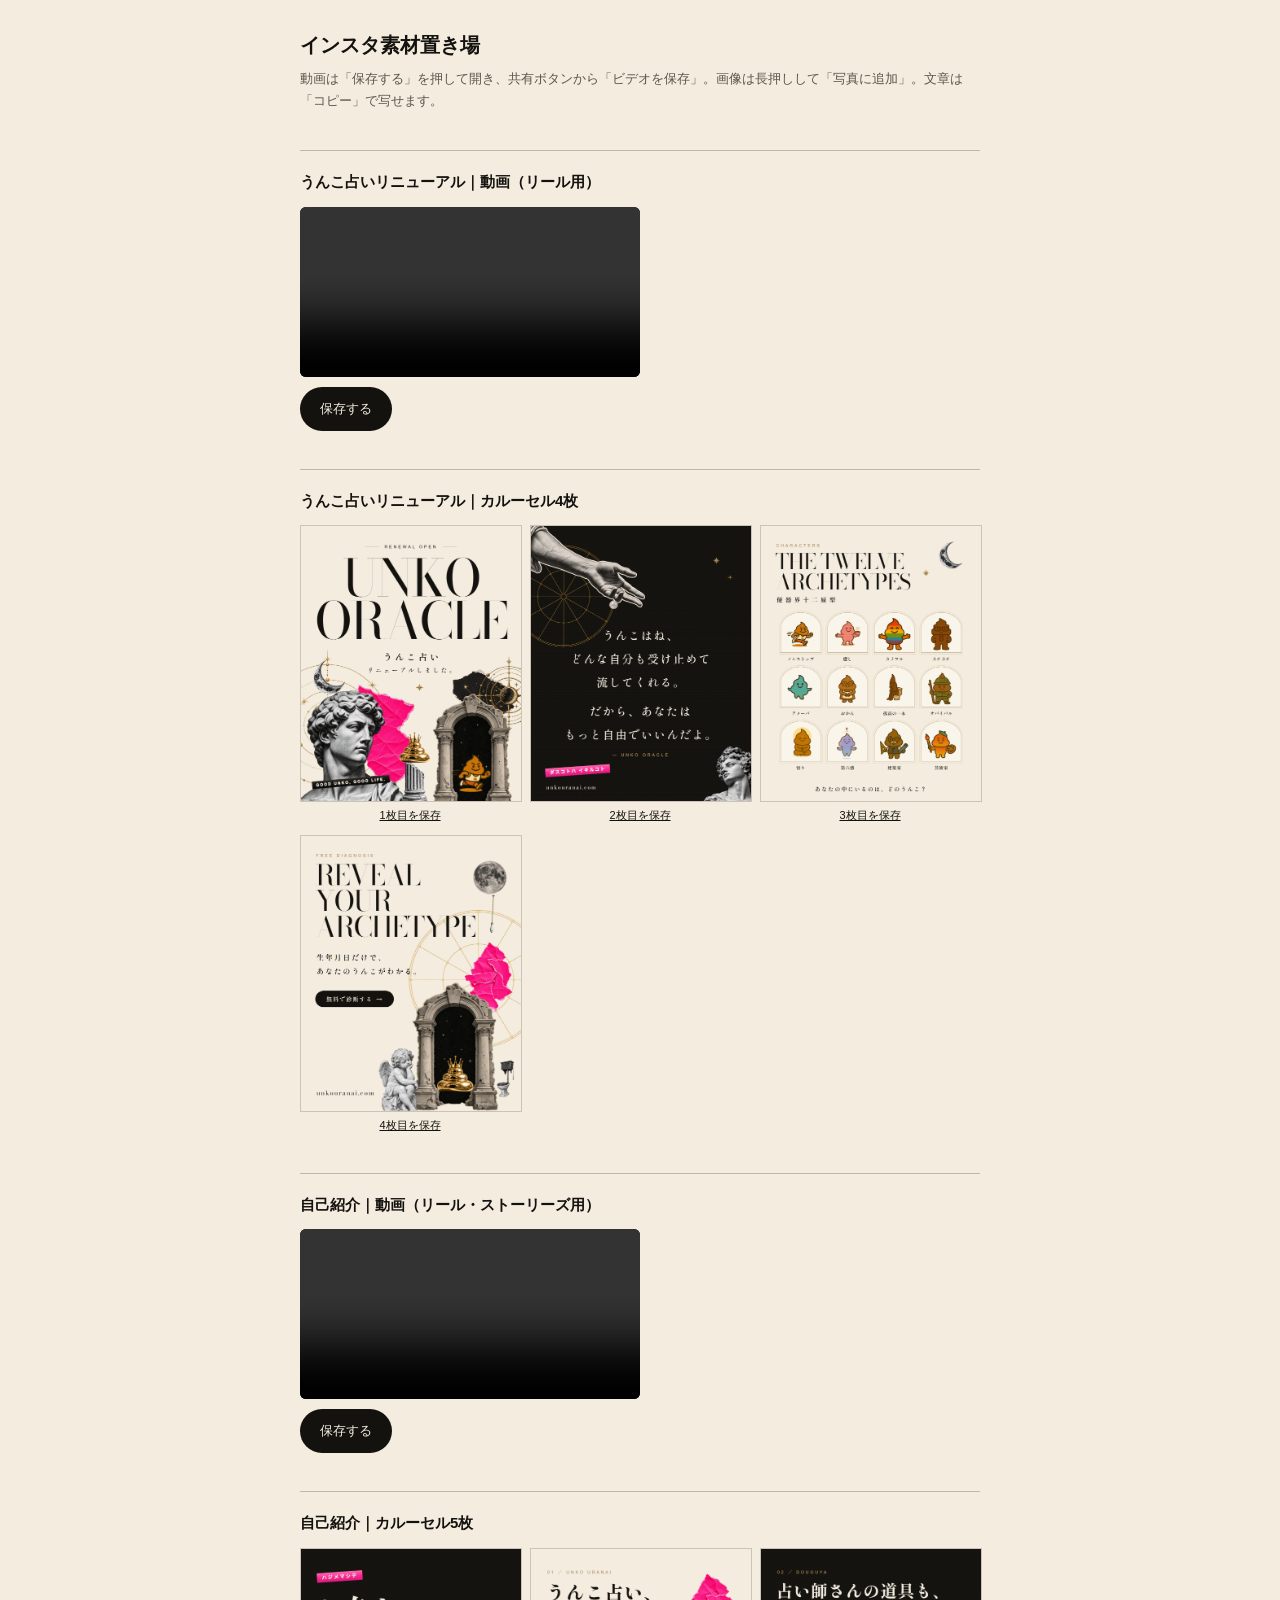
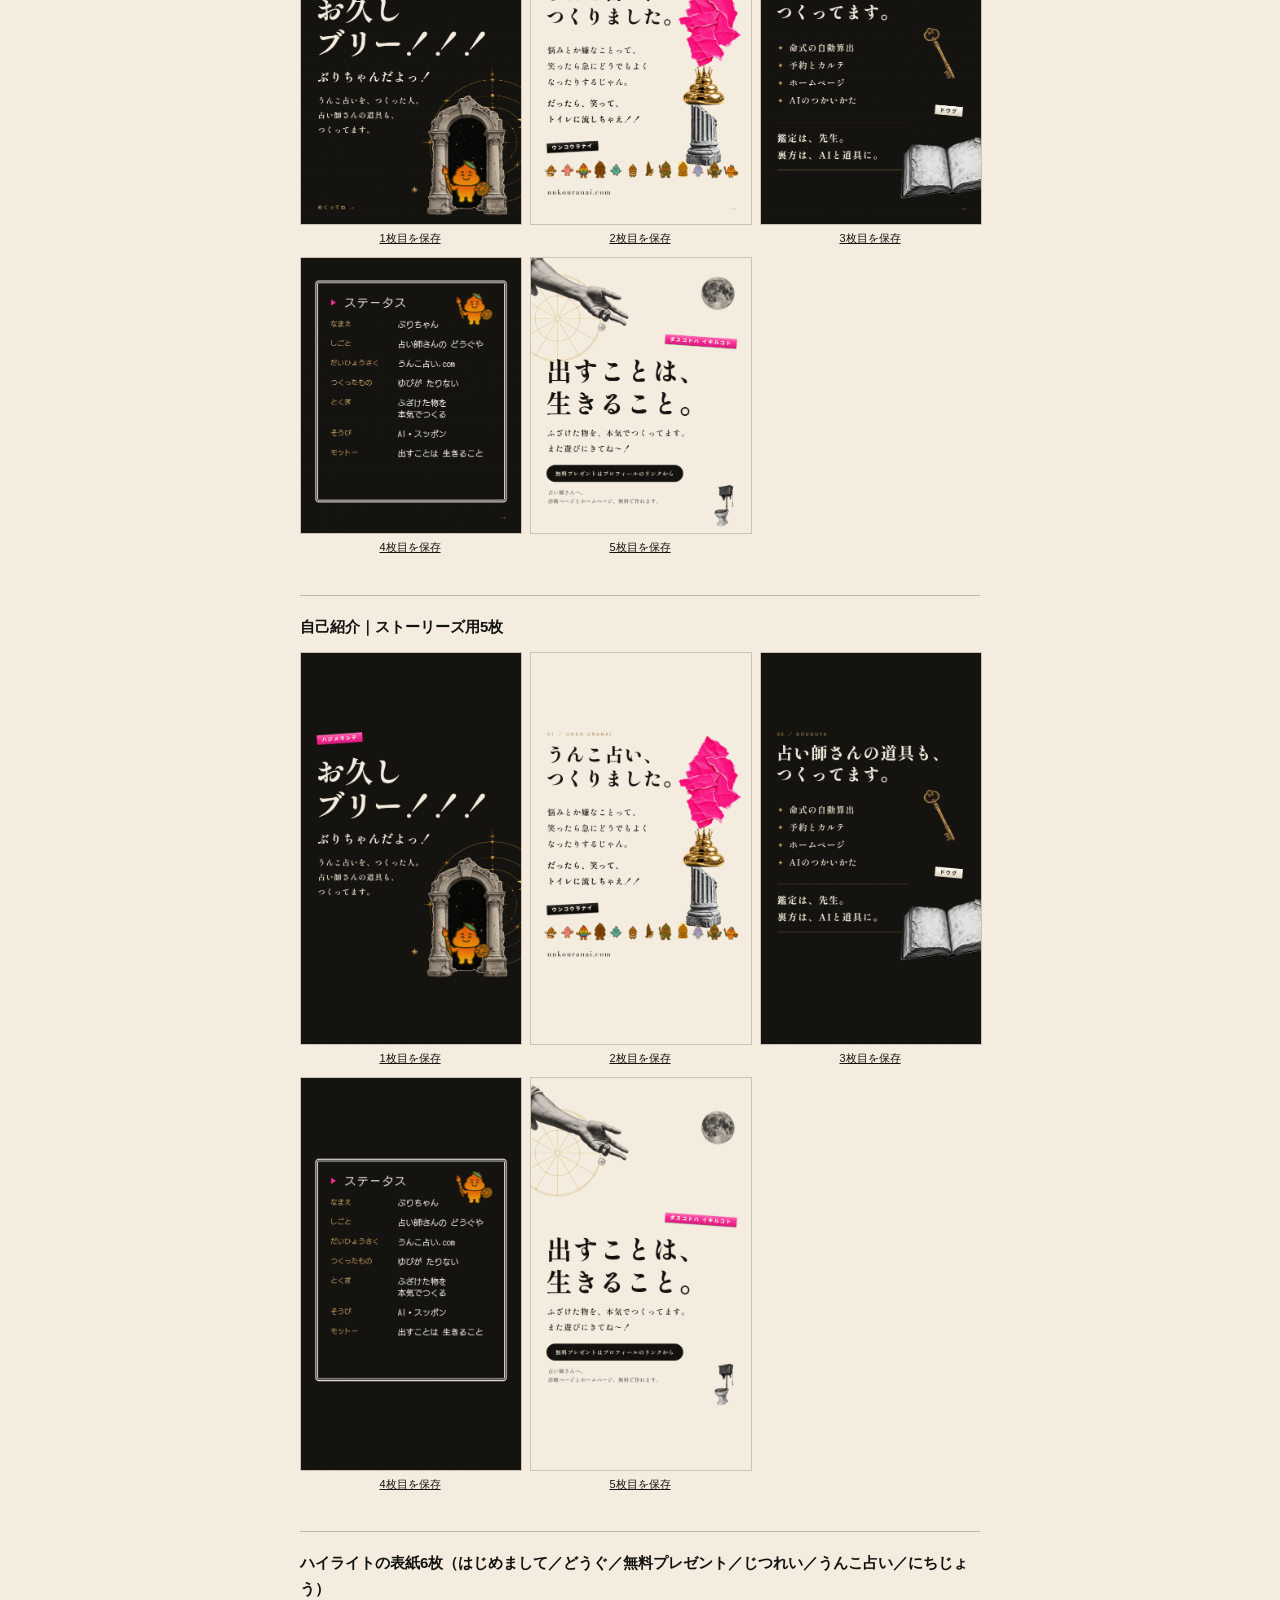
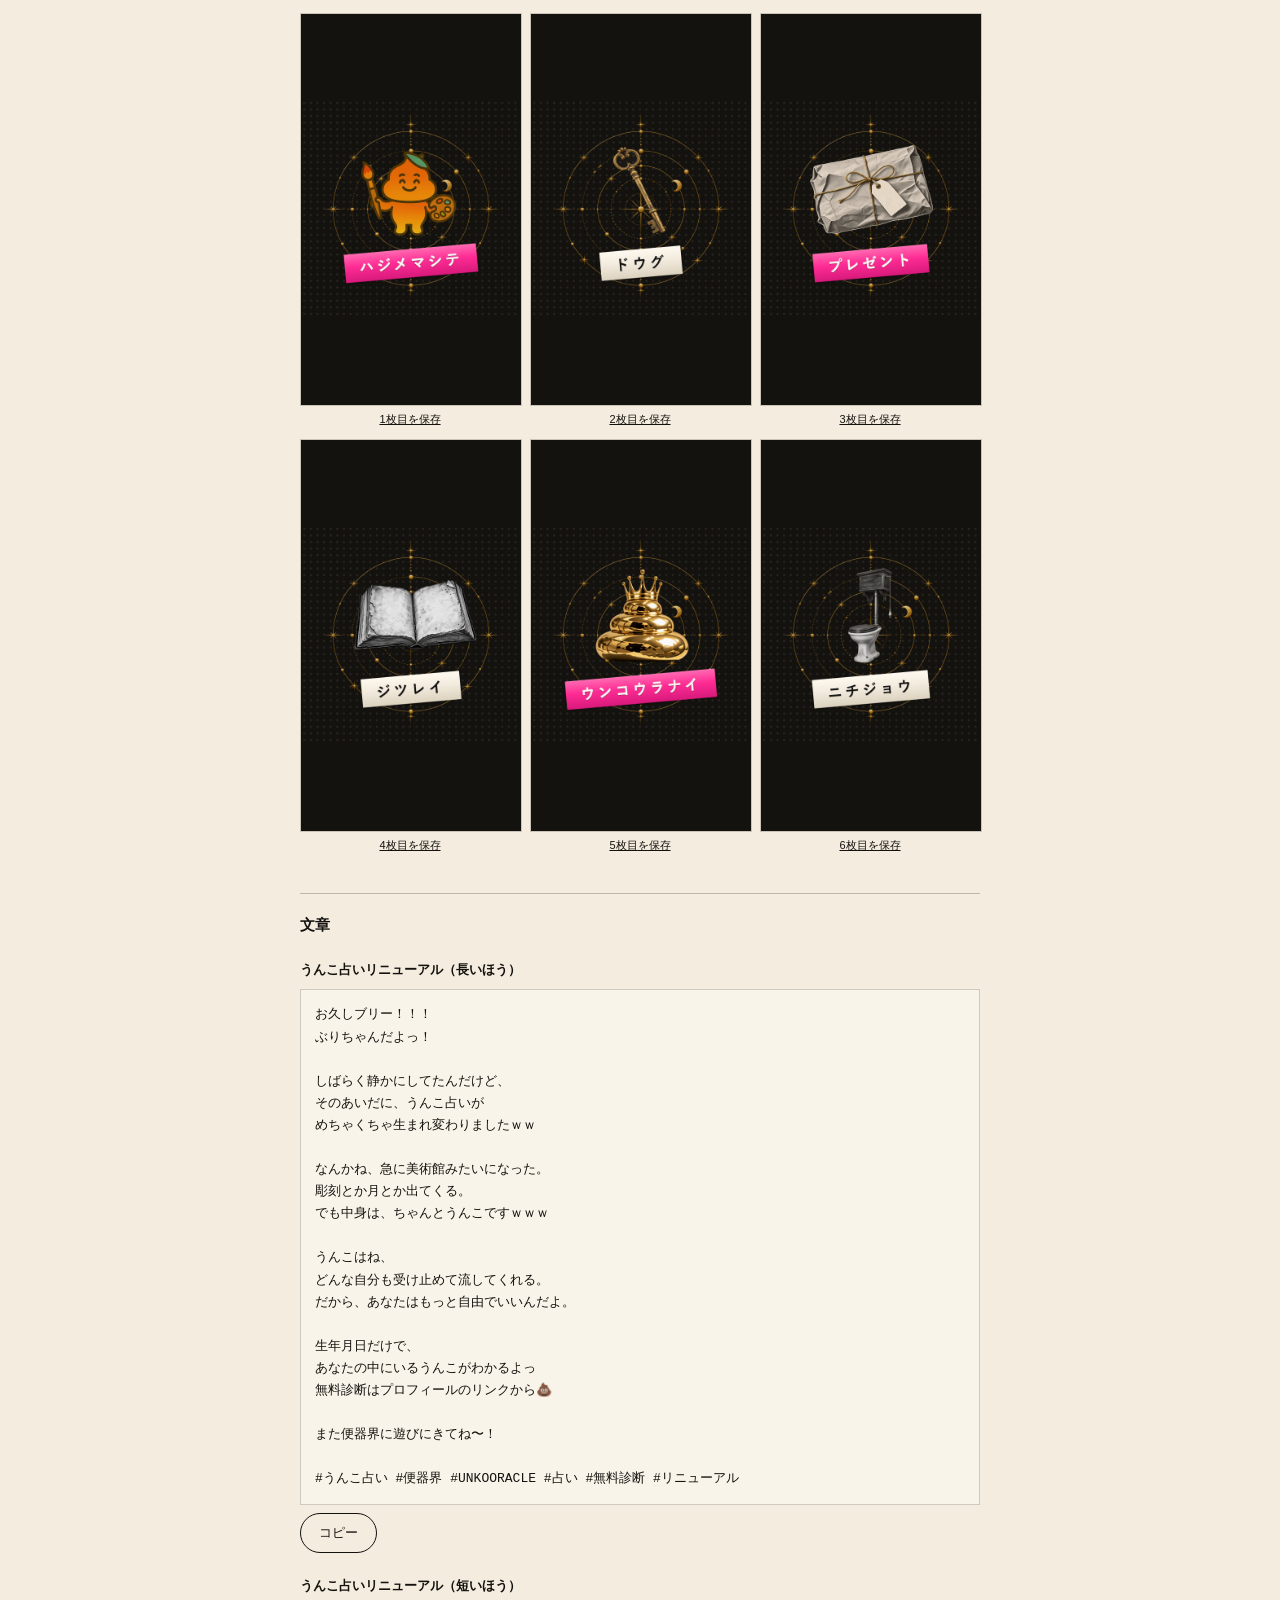
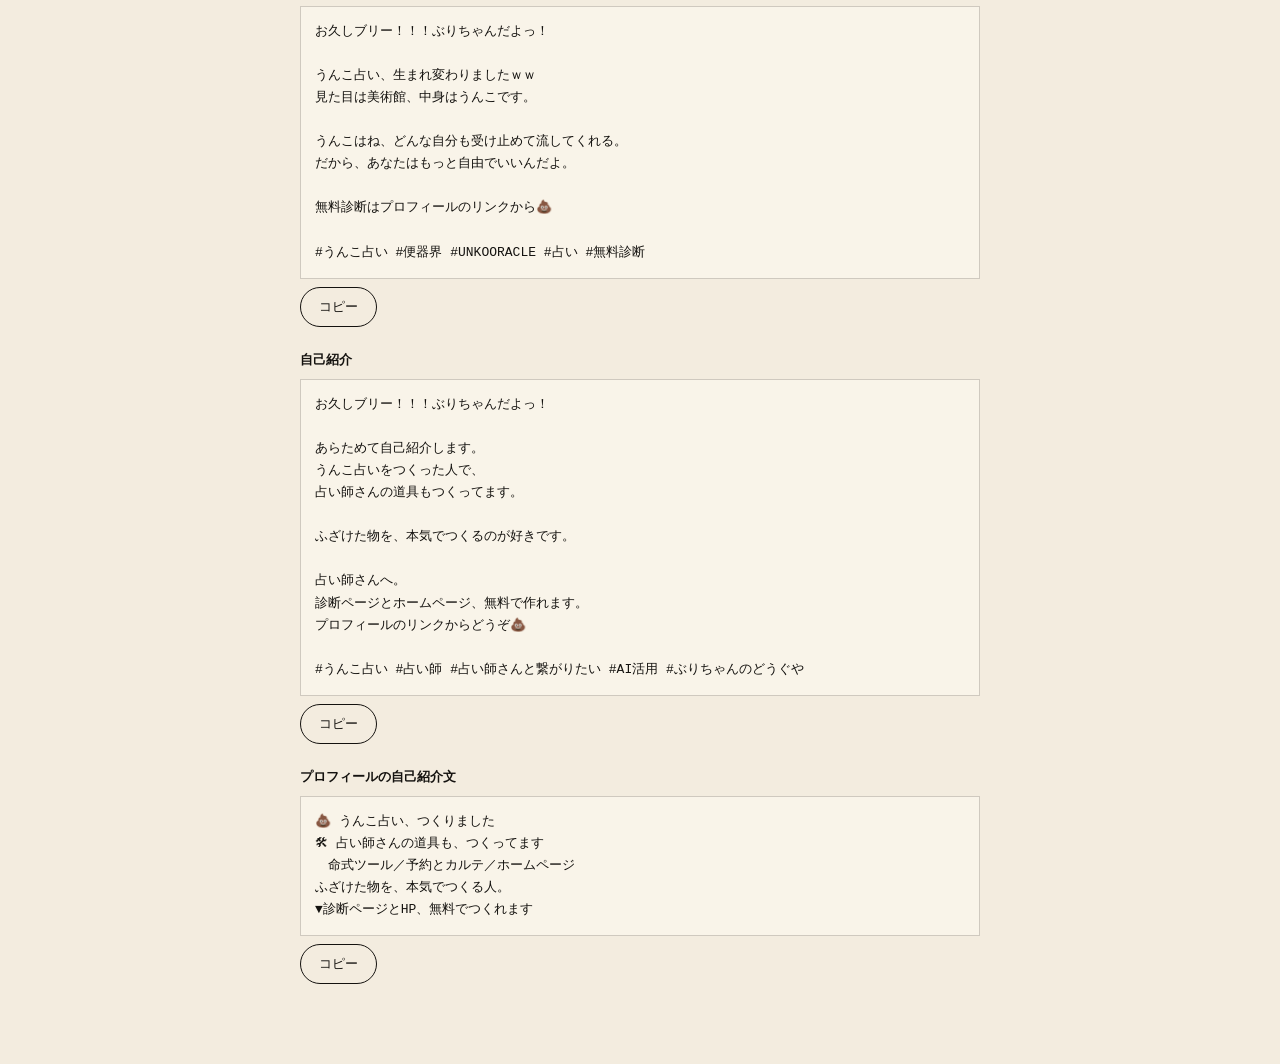
==== ig-kit-6c0f8b552a/index.html @ 83f147d5 "インスタ用素材の一時置き場（リンクなし） Co-Authored-By: Claude Opus 5.5 <noreply@anthropic.com>" ====
<!doctype html>
<html lang="ja"><head><meta charset="utf-8"><meta name="viewport" content="width=device-width, initial-scale=1">
<meta name="robots" content="noindex, nofollow">
<title>インスタ素材置き場</title>
<style>
  body{margin:0;background:#f3ecdf;color:#14120f;font-family:-apple-system,'Hiragino Sans','Yu Gothic',sans-serif;line-height:1.7}
  main{max-width:680px;margin:0 auto;padding:28px 18px 80px}
  h1{font-size:20px;margin:0 0 6px} .lead{font-size:13px;color:#5d564b;margin:0 0 26px}
  h2{font-size:15px;margin:38px 0 12px;padding-top:18px;border-top:1px solid rgba(40,32,22,.26)}
  video{width:100%;max-width:340px;display:block;background:#14120f;border-radius:6px}
  .grid{display:grid;grid-template-columns:repeat(3,1fr);gap:10px} .grid img{width:100%;display:block;border:1px solid rgba(40,32,22,.2)}
  a.btn{display:inline-block;margin:10px 0 0;padding:11px 20px;border-radius:999px;background:#14120f;color:#f3ecdf;text-decoration:none;font-size:13px}
  .grid a{display:block;text-align:center;font-size:11px;color:#14120f;margin-top:4px}
  pre{white-space:pre-wrap;background:#f9f4e9;border:1px solid rgba(40,32,22,.2);padding:14px;font:13px/1.8 inherit;margin:0}
  button{margin:8px 0 0;padding:10px 18px;border-radius:999px;border:1px solid #14120f;background:none;font-size:13px;color:#14120f}
  h3{font-size:13px;margin:22px 0 8px}
</style></head><body><main>
<h1>インスタ素材置き場</h1>
<p class="lead">動画は「保存する」を押して開き、共有ボタンから「ビデオを保存」。画像は長押しして「写真に追加」。文章は「コピー」で写せます。</p>

<h2>うんこ占いリニューアル｜動画（リール用）</h2>
<video src="renewal-reel.mp4" controls playsinline preload="metadata"></video><a class="btn" href="renewal-reel.mp4" download>保存する</a>
<h2>うんこ占いリニューアル｜カルーセル4枚</h2>
<div class="grid"><div><img src="renewal-01.png" alt="" loading="lazy"><a href="renewal-01.png" download>1枚目を保存</a></div><div><img src="renewal-02.png" alt="" loading="lazy"><a href="renewal-02.png" download>2枚目を保存</a></div><div><img src="renewal-03.png" alt="" loading="lazy"><a href="renewal-03.png" download>3枚目を保存</a></div><div><img src="renewal-04.png" alt="" loading="lazy"><a href="renewal-04.png" download>4枚目を保存</a></div></div>
<h2>自己紹介｜動画（リール・ストーリーズ用）</h2>
<video src="intro-reel.mp4" controls playsinline preload="metadata"></video><a class="btn" href="intro-reel.mp4" download>保存する</a>
<h2>自己紹介｜カルーセル5枚</h2>
<div class="grid"><div><img src="intro-01.png" alt="" loading="lazy"><a href="intro-01.png" download>1枚目を保存</a></div><div><img src="intro-02.png" alt="" loading="lazy"><a href="intro-02.png" download>2枚目を保存</a></div><div><img src="intro-03.png" alt="" loading="lazy"><a href="intro-03.png" download>3枚目を保存</a></div><div><img src="intro-04.png" alt="" loading="lazy"><a href="intro-04.png" download>4枚目を保存</a></div><div><img src="intro-05.png" alt="" loading="lazy"><a href="intro-05.png" download>5枚目を保存</a></div></div>
<h2>自己紹介｜ストーリーズ用5枚</h2>
<div class="grid"><div><img src="intro-story-01.png" alt="" loading="lazy"><a href="intro-story-01.png" download>1枚目を保存</a></div><div><img src="intro-story-02.png" alt="" loading="lazy"><a href="intro-story-02.png" download>2枚目を保存</a></div><div><img src="intro-story-03.png" alt="" loading="lazy"><a href="intro-story-03.png" download>3枚目を保存</a></div><div><img src="intro-story-04.png" alt="" loading="lazy"><a href="intro-story-04.png" download>4枚目を保存</a></div><div><img src="intro-story-05.png" alt="" loading="lazy"><a href="intro-story-05.png" download>5枚目を保存</a></div></div>
<h2>ハイライトの表紙6枚（はじめまして／どうぐ／無料プレゼント／じつれい／うんこ占い／にちじょう）</h2>
<div class="grid"><div><img src="highlight-1.png" alt="" loading="lazy"><a href="highlight-1.png" download>1枚目を保存</a></div><div><img src="highlight-2.png" alt="" loading="lazy"><a href="highlight-2.png" download>2枚目を保存</a></div><div><img src="highlight-3.png" alt="" loading="lazy"><a href="highlight-3.png" download>3枚目を保存</a></div><div><img src="highlight-4.png" alt="" loading="lazy"><a href="highlight-4.png" download>4枚目を保存</a></div><div><img src="highlight-5.png" alt="" loading="lazy"><a href="highlight-5.png" download>5枚目を保存</a></div><div><img src="highlight-6.png" alt="" loading="lazy"><a href="highlight-6.png" download>6枚目を保存</a></div></div>
<h2>文章</h2>
<h3>うんこ占いリニューアル（長いほう）</h3><pre id="c0">お久しブリー！！！
ぶりちゃんだよっ！

しばらく静かにしてたんだけど、
そのあいだに、うんこ占いが
めちゃくちゃ生まれ変わりましたｗｗ

なんかね、急に美術館みたいになった。
彫刻とか月とか出てくる。
でも中身は、ちゃんとうんこですｗｗｗ

うんこはね、
どんな自分も受け止めて流してくれる。
だから、あなたはもっと自由でいいんだよ。

生年月日だけで、
あなたの中にいるうんこがわかるよっ
無料診断はプロフィールのリンクから💩

また便器界に遊びにきてね〜！

#うんこ占い #便器界 #UNKOORACLE #占い #無料診断 #リニューアル</pre><button type="button" onclick="navigator.clipboard.writeText(document.getElementById('c0').textContent).then(()=>{this.textContent='コピーしました'})">コピー</button>
<h3>うんこ占いリニューアル（短いほう）</h3><pre id="c1">お久しブリー！！！ぶりちゃんだよっ！

うんこ占い、生まれ変わりましたｗｗ
見た目は美術館、中身はうんこです。

うんこはね、どんな自分も受け止めて流してくれる。
だから、あなたはもっと自由でいいんだよ。

無料診断はプロフィールのリンクから💩

#うんこ占い #便器界 #UNKOORACLE #占い #無料診断</pre><button type="button" onclick="navigator.clipboard.writeText(document.getElementById('c1').textContent).then(()=>{this.textContent='コピーしました'})">コピー</button>
<h3>自己紹介</h3><pre id="c2">お久しブリー！！！ぶりちゃんだよっ！

あらためて自己紹介します。
うんこ占いをつくった人で、
占い師さんの道具もつくってます。

ふざけた物を、本気でつくるのが好きです。

占い師さんへ。
診断ページとホームページ、無料で作れます。
プロフィールのリンクからどうぞ💩

#うんこ占い #占い師 #占い師さんと繋がりたい #AI活用 #ぶりちゃんのどうぐや</pre><button type="button" onclick="navigator.clipboard.writeText(document.getElementById('c2').textContent).then(()=>{this.textContent='コピーしました'})">コピー</button>
<h3>プロフィールの自己紹介文</h3><pre id="c3">💩 うんこ占い、つくりました
🛠 占い師さんの道具も、つくってます
　命式ツール／予約とカルテ／ホームページ
ふざけた物を、本気でつくる人。
▼診断ページとHP、無料でつくれます</pre><button type="button" onclick="navigator.clipboard.writeText(document.getElementById('c3').textContent).then(()=>{this.textContent='コピーしました'})">コピー</button>
</main></body></html>
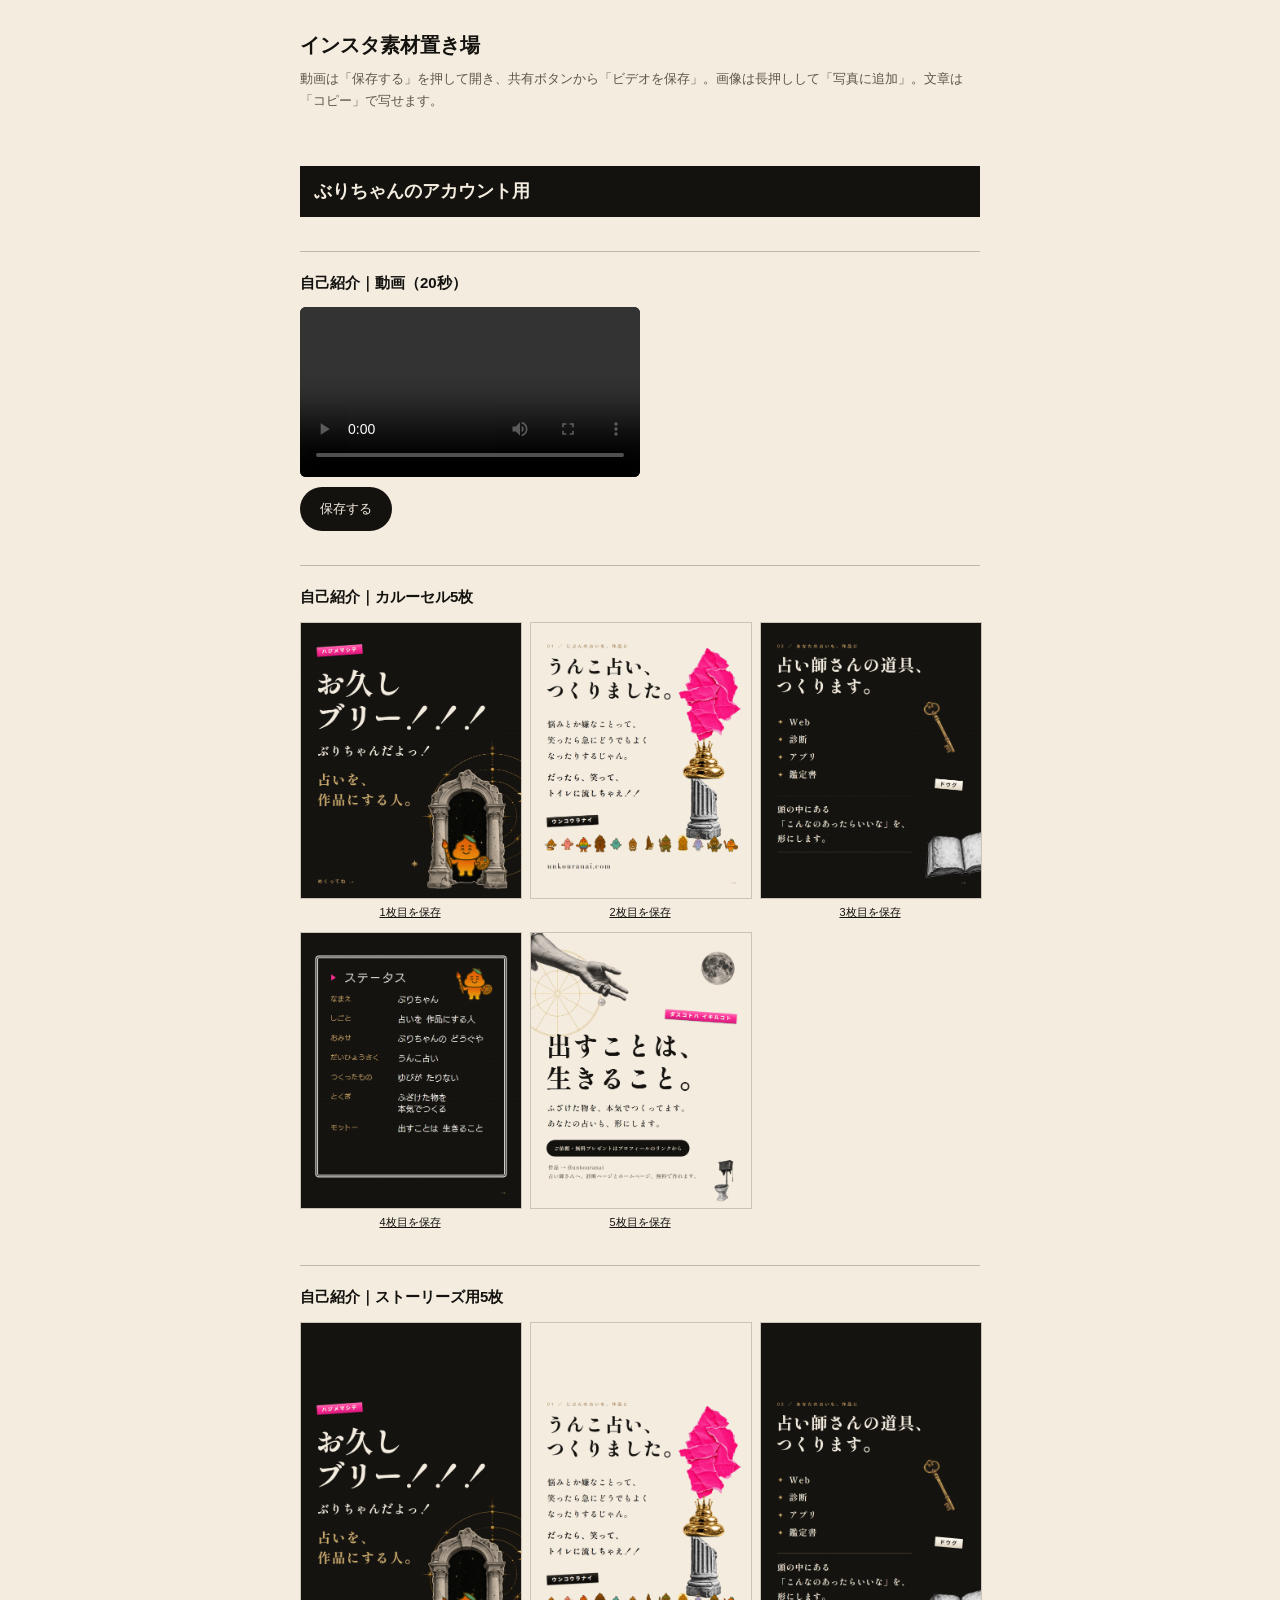
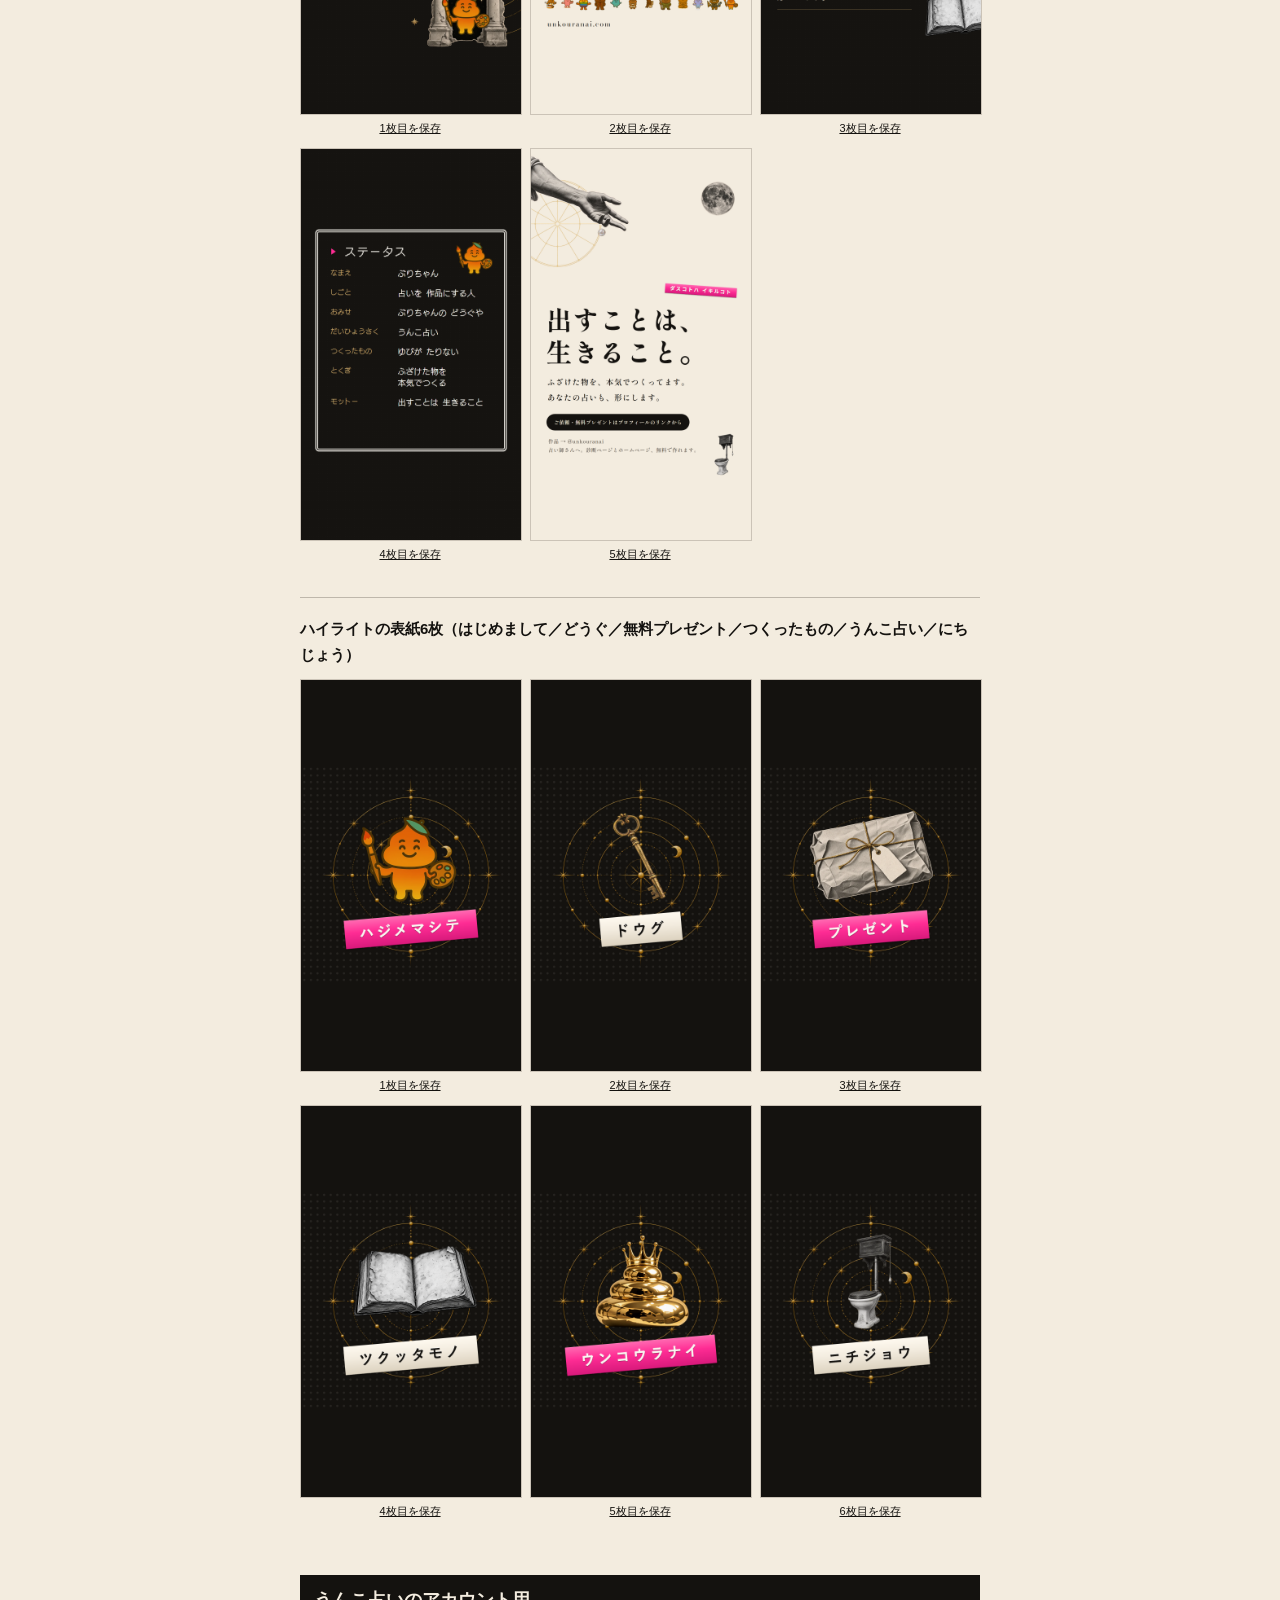
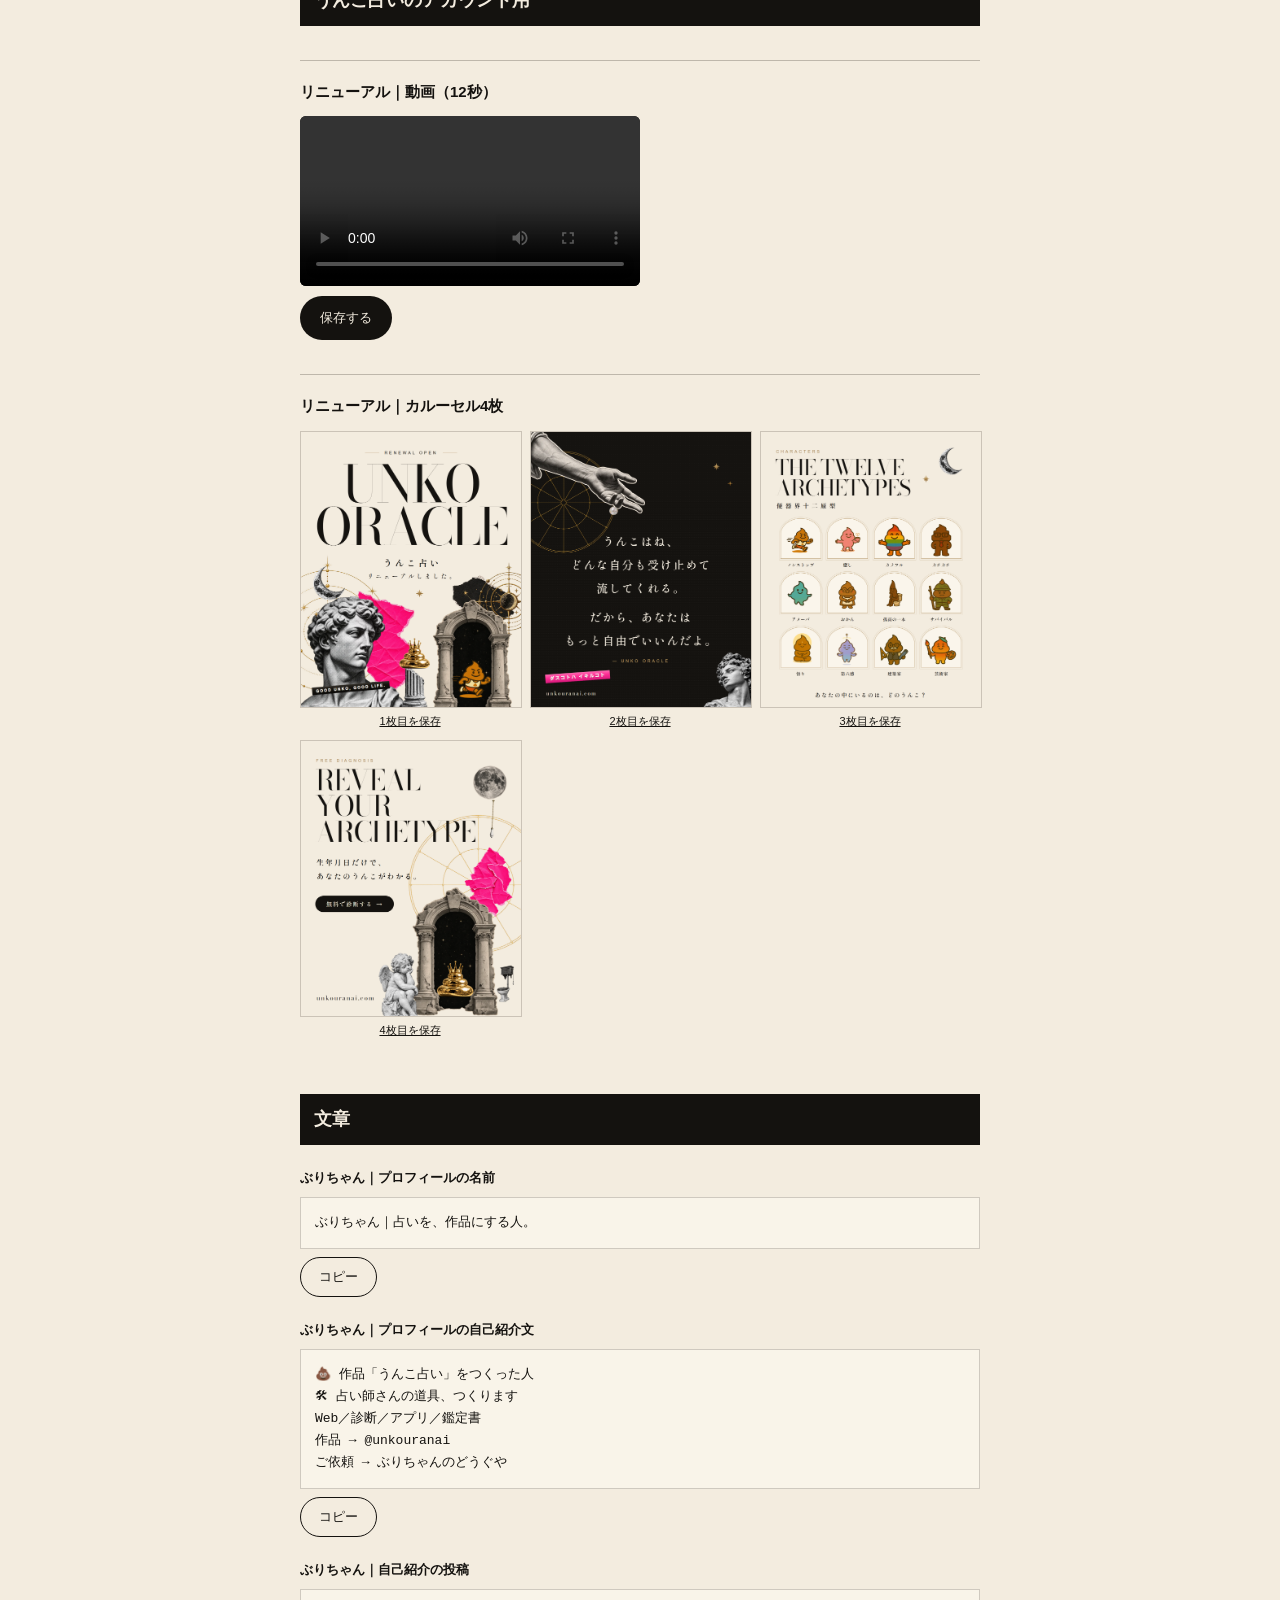
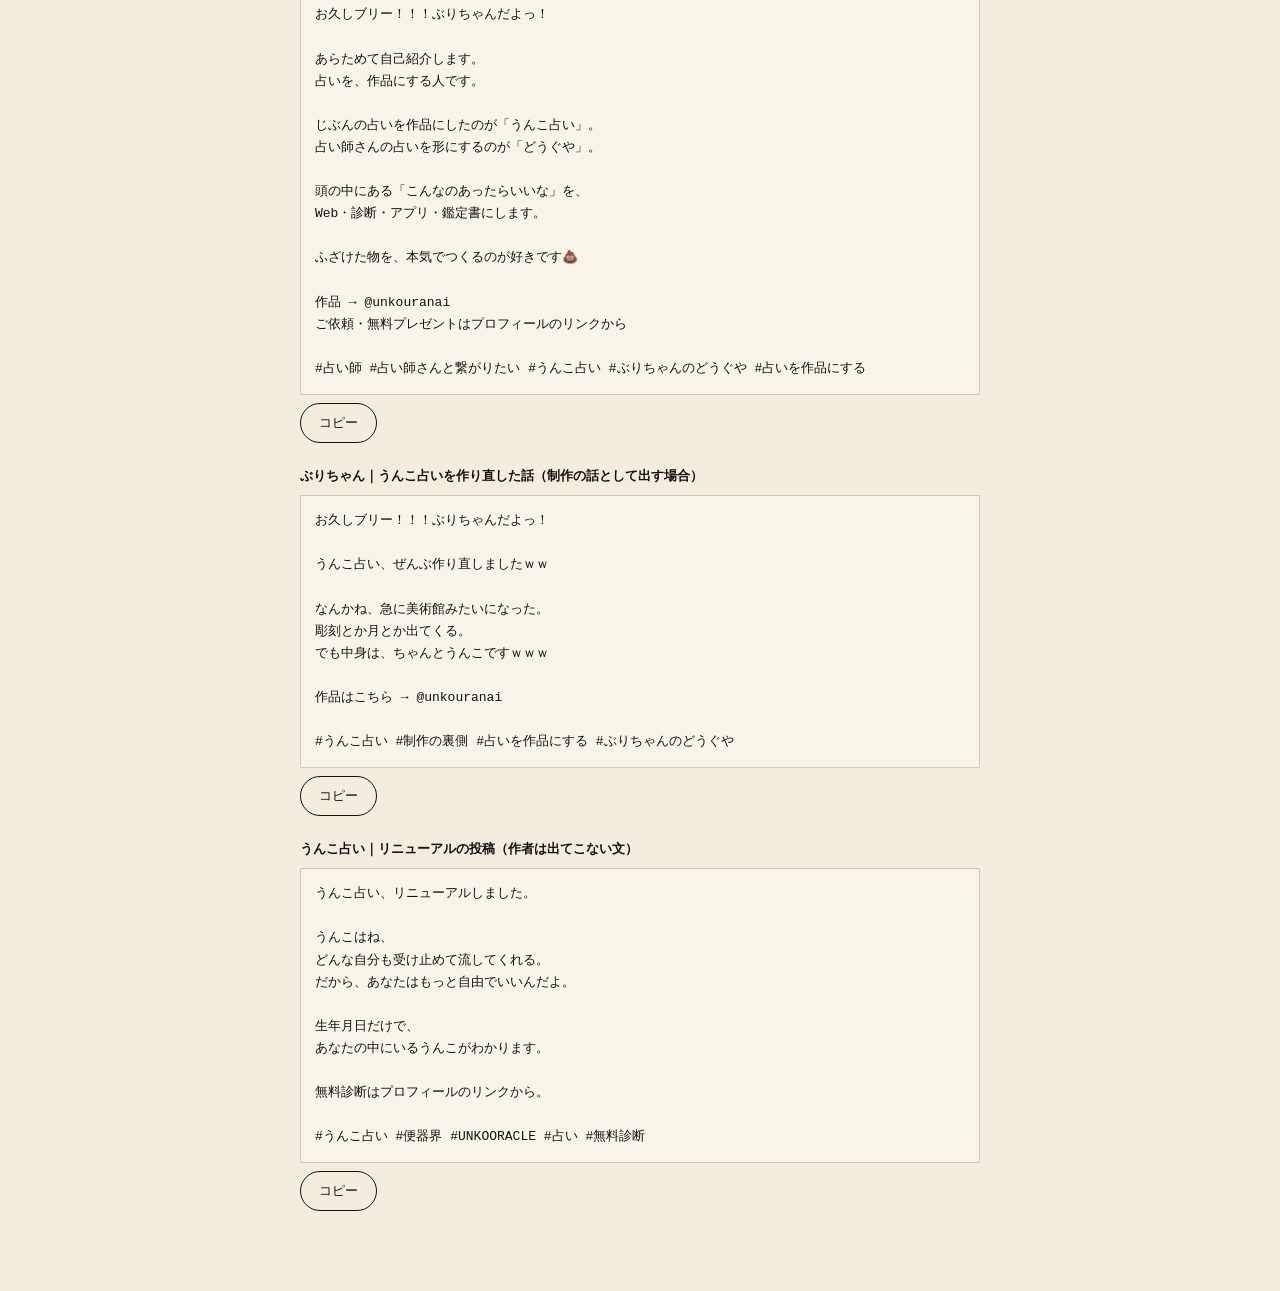
==== commit 554f7c0d: "インスタ用素材の置き場を、作り直した自己紹介に差し替える Co-Authored-By: Claude Opus 5.5 <noreply@anthropic.com>" ====
--- a/ig-kit-6c0f8b552a/index.html
+++ b/ig-kit-6c0f8b552a/index.html
@@ -6,7 +6,8 @@
   body{margin:0;background:#f3ecdf;color:#14120f;font-family:-apple-system,'Hiragino Sans','Yu Gothic',sans-serif;line-height:1.7}
   main{max-width:680px;margin:0 auto;padding:28px 18px 80px}
   h1{font-size:20px;margin:0 0 6px} .lead{font-size:13px;color:#5d564b;margin:0 0 26px}
-  h2{font-size:15px;margin:38px 0 12px;padding-top:18px;border-top:1px solid rgba(40,32,22,.26)}
+  h2{font-size:15px;margin:34px 0 12px;padding-top:18px;border-top:1px solid rgba(40,32,22,.26)}
+  h2.part{font-size:18px;margin-top:54px;padding:10px 14px;border:0;background:#14120f;color:#f3ecdf}
   video{width:100%;max-width:340px;display:block;background:#14120f;border-radius:6px}
   .grid{display:grid;grid-template-columns:repeat(3,1fr);gap:10px} .grid img{width:100%;display:block;border:1px solid rgba(40,32,22,.2)}
   a.btn{display:inline-block;margin:10px 0 0;padding:11px 20px;border-radius:999px;background:#14120f;color:#f3ecdf;text-decoration:none;font-size:13px}
@@ -18,68 +19,65 @@
 <h1>インスタ素材置き場</h1>
 <p class="lead">動画は「保存する」を押して開き、共有ボタンから「ビデオを保存」。画像は長押しして「写真に追加」。文章は「コピー」で写せます。</p>
 
-<h2>うんこ占いリニューアル｜動画（リール用）</h2>
-<video src="renewal-reel.mp4" controls playsinline preload="metadata"></video><a class="btn" href="renewal-reel.mp4" download>保存する</a>
-<h2>うんこ占いリニューアル｜カルーセル4枚</h2>
-<div class="grid"><div><img src="renewal-01.png" alt="" loading="lazy"><a href="renewal-01.png" download>1枚目を保存</a></div><div><img src="renewal-02.png" alt="" loading="lazy"><a href="renewal-02.png" download>2枚目を保存</a></div><div><img src="renewal-03.png" alt="" loading="lazy"><a href="renewal-03.png" download>3枚目を保存</a></div><div><img src="renewal-04.png" alt="" loading="lazy"><a href="renewal-04.png" download>4枚目を保存</a></div></div>
-<h2>自己紹介｜動画（リール・ストーリーズ用）</h2>
-<video src="intro-reel.mp4" controls playsinline preload="metadata"></video><a class="btn" href="intro-reel.mp4" download>保存する</a>
+<h2 class="part">ぶりちゃんのアカウント用</h2>
+<h2>自己紹介｜動画（20秒）</h2>
+<video src="intro-reel.mp4?v=2" controls playsinline preload="metadata"></video><a class="btn" href="intro-reel.mp4?v=2" download>保存する</a>
 <h2>自己紹介｜カルーセル5枚</h2>
-<div class="grid"><div><img src="intro-01.png" alt="" loading="lazy"><a href="intro-01.png" download>1枚目を保存</a></div><div><img src="intro-02.png" alt="" loading="lazy"><a href="intro-02.png" download>2枚目を保存</a></div><div><img src="intro-03.png" alt="" loading="lazy"><a href="intro-03.png" download>3枚目を保存</a></div><div><img src="intro-04.png" alt="" loading="lazy"><a href="intro-04.png" download>4枚目を保存</a></div><div><img src="intro-05.png" alt="" loading="lazy"><a href="intro-05.png" download>5枚目を保存</a></div></div>
+<div class="grid"><div><img src="intro-01.png?v=2" alt="" loading="lazy"><a href="intro-01.png?v=2" download>1枚目を保存</a></div><div><img src="intro-02.png?v=2" alt="" loading="lazy"><a href="intro-02.png?v=2" download>2枚目を保存</a></div><div><img src="intro-03.png?v=2" alt="" loading="lazy"><a href="intro-03.png?v=2" download>3枚目を保存</a></div><div><img src="intro-04.png?v=2" alt="" loading="lazy"><a href="intro-04.png?v=2" download>4枚目を保存</a></div><div><img src="intro-05.png?v=2" alt="" loading="lazy"><a href="intro-05.png?v=2" download>5枚目を保存</a></div></div>
 <h2>自己紹介｜ストーリーズ用5枚</h2>
-<div class="grid"><div><img src="intro-story-01.png" alt="" loading="lazy"><a href="intro-story-01.png" download>1枚目を保存</a></div><div><img src="intro-story-02.png" alt="" loading="lazy"><a href="intro-story-02.png" download>2枚目を保存</a></div><div><img src="intro-story-03.png" alt="" loading="lazy"><a href="intro-story-03.png" download>3枚目を保存</a></div><div><img src="intro-story-04.png" alt="" loading="lazy"><a href="intro-story-04.png" download>4枚目を保存</a></div><div><img src="intro-story-05.png" alt="" loading="lazy"><a href="intro-story-05.png" download>5枚目を保存</a></div></div>
-<h2>ハイライトの表紙6枚（はじめまして／どうぐ／無料プレゼント／じつれい／うんこ占い／にちじょう）</h2>
-<div class="grid"><div><img src="highlight-1.png" alt="" loading="lazy"><a href="highlight-1.png" download>1枚目を保存</a></div><div><img src="highlight-2.png" alt="" loading="lazy"><a href="highlight-2.png" download>2枚目を保存</a></div><div><img src="highlight-3.png" alt="" loading="lazy"><a href="highlight-3.png" download>3枚目を保存</a></div><div><img src="highlight-4.png" alt="" loading="lazy"><a href="highlight-4.png" download>4枚目を保存</a></div><div><img src="highlight-5.png" alt="" loading="lazy"><a href="highlight-5.png" download>5枚目を保存</a></div><div><img src="highlight-6.png" alt="" loading="lazy"><a href="highlight-6.png" download>6枚目を保存</a></div></div>
-<h2>文章</h2>
-<h3>うんこ占いリニューアル（長いほう）</h3><pre id="c0">お久しブリー！！！
-ぶりちゃんだよっ！
+<div class="grid"><div><img src="intro-story-01.png?v=2" alt="" loading="lazy"><a href="intro-story-01.png?v=2" download>1枚目を保存</a></div><div><img src="intro-story-02.png?v=2" alt="" loading="lazy"><a href="intro-story-02.png?v=2" download>2枚目を保存</a></div><div><img src="intro-story-03.png?v=2" alt="" loading="lazy"><a href="intro-story-03.png?v=2" download>3枚目を保存</a></div><div><img src="intro-story-04.png?v=2" alt="" loading="lazy"><a href="intro-story-04.png?v=2" download>4枚目を保存</a></div><div><img src="intro-story-05.png?v=2" alt="" loading="lazy"><a href="intro-story-05.png?v=2" download>5枚目を保存</a></div></div>
+<h2>ハイライトの表紙6枚（はじめまして／どうぐ／無料プレゼント／つくったもの／うんこ占い／にちじょう）</h2>
+<div class="grid"><div><img src="highlight-1.png?v=2" alt="" loading="lazy"><a href="highlight-1.png?v=2" download>1枚目を保存</a></div><div><img src="highlight-2.png?v=2" alt="" loading="lazy"><a href="highlight-2.png?v=2" download>2枚目を保存</a></div><div><img src="highlight-3.png?v=2" alt="" loading="lazy"><a href="highlight-3.png?v=2" download>3枚目を保存</a></div><div><img src="highlight-4.png?v=2" alt="" loading="lazy"><a href="highlight-4.png?v=2" download>4枚目を保存</a></div><div><img src="highlight-5.png?v=2" alt="" loading="lazy"><a href="highlight-5.png?v=2" download>5枚目を保存</a></div><div><img src="highlight-6.png?v=2" alt="" loading="lazy"><a href="highlight-6.png?v=2" download>6枚目を保存</a></div></div>
+<h2 class="part">うんこ占いのアカウント用</h2>
+<h2>リニューアル｜動画（12秒）</h2>
+<video src="renewal-reel.mp4?v=2" controls playsinline preload="metadata"></video><a class="btn" href="renewal-reel.mp4?v=2" download>保存する</a>
+<h2>リニューアル｜カルーセル4枚</h2>
+<div class="grid"><div><img src="renewal-01.png?v=2" alt="" loading="lazy"><a href="renewal-01.png?v=2" download>1枚目を保存</a></div><div><img src="renewal-02.png?v=2" alt="" loading="lazy"><a href="renewal-02.png?v=2" download>2枚目を保存</a></div><div><img src="renewal-03.png?v=2" alt="" loading="lazy"><a href="renewal-03.png?v=2" download>3枚目を保存</a></div><div><img src="renewal-04.png?v=2" alt="" loading="lazy"><a href="renewal-04.png?v=2" download>4枚目を保存</a></div></div>
+<h2 class="part">文章</h2>
+<h3>ぶりちゃん｜プロフィールの名前</h3><pre id="c0">ぶりちゃん｜占いを、作品にする人。</pre><button type="button" onclick="navigator.clipboard.writeText(document.getElementById('c0').textContent).then(()=>{this.textContent='コピーしました'})">コピー</button>
+<h3>ぶりちゃん｜プロフィールの自己紹介文</h3><pre id="c1">💩 作品「うんこ占い」をつくった人
+🛠 占い師さんの道具、つくります
+Web／診断／アプリ／鑑定書
+作品 → @unkouranai
+ご依頼 → ぶりちゃんのどうぐや</pre><button type="button" onclick="navigator.clipboard.writeText(document.getElementById('c1').textContent).then(()=>{this.textContent='コピーしました'})">コピー</button>
+<h3>ぶりちゃん｜自己紹介の投稿</h3><pre id="c2">お久しブリー！！！ぶりちゃんだよっ！
 
-しばらく静かにしてたんだけど、
-そのあいだに、うんこ占いが
-めちゃくちゃ生まれ変わりましたｗｗ
+あらためて自己紹介します。
+占いを、作品にする人です。
+
+じぶんの占いを作品にしたのが「うんこ占い」。
+占い師さんの占いを形にするのが「どうぐや」。
+
+頭の中にある「こんなのあったらいいな」を、
+Web・診断・アプリ・鑑定書にします。
+
+ふざけた物を、本気でつくるのが好きです💩
+
+作品 → @unkouranai
+ご依頼・無料プレゼントはプロフィールのリンクから
+
+#占い師 #占い師さんと繋がりたい #うんこ占い #ぶりちゃんのどうぐや #占いを作品にする</pre><button type="button" onclick="navigator.clipboard.writeText(document.getElementById('c2').textContent).then(()=>{this.textContent='コピーしました'})">コピー</button>
+<h3>ぶりちゃん｜うんこ占いを作り直した話（制作の話として出す場合）</h3><pre id="c3">お久しブリー！！！ぶりちゃんだよっ！
+
+うんこ占い、ぜんぶ作り直しましたｗｗ
 
 なんかね、急に美術館みたいになった。
 彫刻とか月とか出てくる。
 でも中身は、ちゃんとうんこですｗｗｗ
+
+作品はこちら → @unkouranai
+
+#うんこ占い #制作の裏側 #占いを作品にする #ぶりちゃんのどうぐや</pre><button type="button" onclick="navigator.clipboard.writeText(document.getElementById('c3').textContent).then(()=>{this.textContent='コピーしました'})">コピー</button>
+<h3>うんこ占い｜リニューアルの投稿（作者は出てこない文）</h3><pre id="c4">うんこ占い、リニューアルしました。
 
 うんこはね、
 どんな自分も受け止めて流してくれる。
 だから、あなたはもっと自由でいいんだよ。
 
 生年月日だけで、
-あなたの中にいるうんこがわかるよっ
-無料診断はプロフィールのリンクから💩
+あなたの中にいるうんこがわかります。
 
-また便器界に遊びにきてね〜！
+無料診断はプロフィールのリンクから。
 
-#うんこ占い #便器界 #UNKOORACLE #占い #無料診断 #リニューアル</pre><button type="button" onclick="navigator.clipboard.writeText(document.getElementById('c0').textContent).then(()=>{this.textContent='コピーしました'})">コピー</button>
-<h3>うんこ占いリニューアル（短いほう）</h3><pre id="c1">お久しブリー！！！ぶりちゃんだよっ！
-
-うんこ占い、生まれ変わりましたｗｗ
-見た目は美術館、中身はうんこです。
-
-うんこはね、どんな自分も受け止めて流してくれる。
-だから、あなたはもっと自由でいいんだよ。
-
-無料診断はプロフィールのリンクから💩
-
-#うんこ占い #便器界 #UNKOORACLE #占い #無料診断</pre><button type="button" onclick="navigator.clipboard.writeText(document.getElementById('c1').textContent).then(()=>{this.textContent='コピーしました'})">コピー</button>
-<h3>自己紹介</h3><pre id="c2">お久しブリー！！！ぶりちゃんだよっ！
-
-あらためて自己紹介します。
-うんこ占いをつくった人で、
-占い師さんの道具もつくってます。
-
-ふざけた物を、本気でつくるのが好きです。
-
-占い師さんへ。
-診断ページとホームページ、無料で作れます。
-プロフィールのリンクからどうぞ💩
-
-#うんこ占い #占い師 #占い師さんと繋がりたい #AI活用 #ぶりちゃんのどうぐや</pre><button type="button" onclick="navigator.clipboard.writeText(document.getElementById('c2').textContent).then(()=>{this.textContent='コピーしました'})">コピー</button>
-<h3>プロフィールの自己紹介文</h3><pre id="c3">💩 うんこ占い、つくりました
-🛠 占い師さんの道具も、つくってます
-　命式ツール／予約とカルテ／ホームページ
-ふざけた物を、本気でつくる人。
-▼診断ページとHP、無料でつくれます</pre><button type="button" onclick="navigator.clipboard.writeText(document.getElementById('c3').textContent).then(()=>{this.textContent='コピーしました'})">コピー</button>
+#うんこ占い #便器界 #UNKOORACLE #占い #無料診断</pre><button type="button" onclick="navigator.clipboard.writeText(document.getElementById('c4').textContent).then(()=>{this.textContent='コピーしました'})">コピー</button>
 </main></body></html>
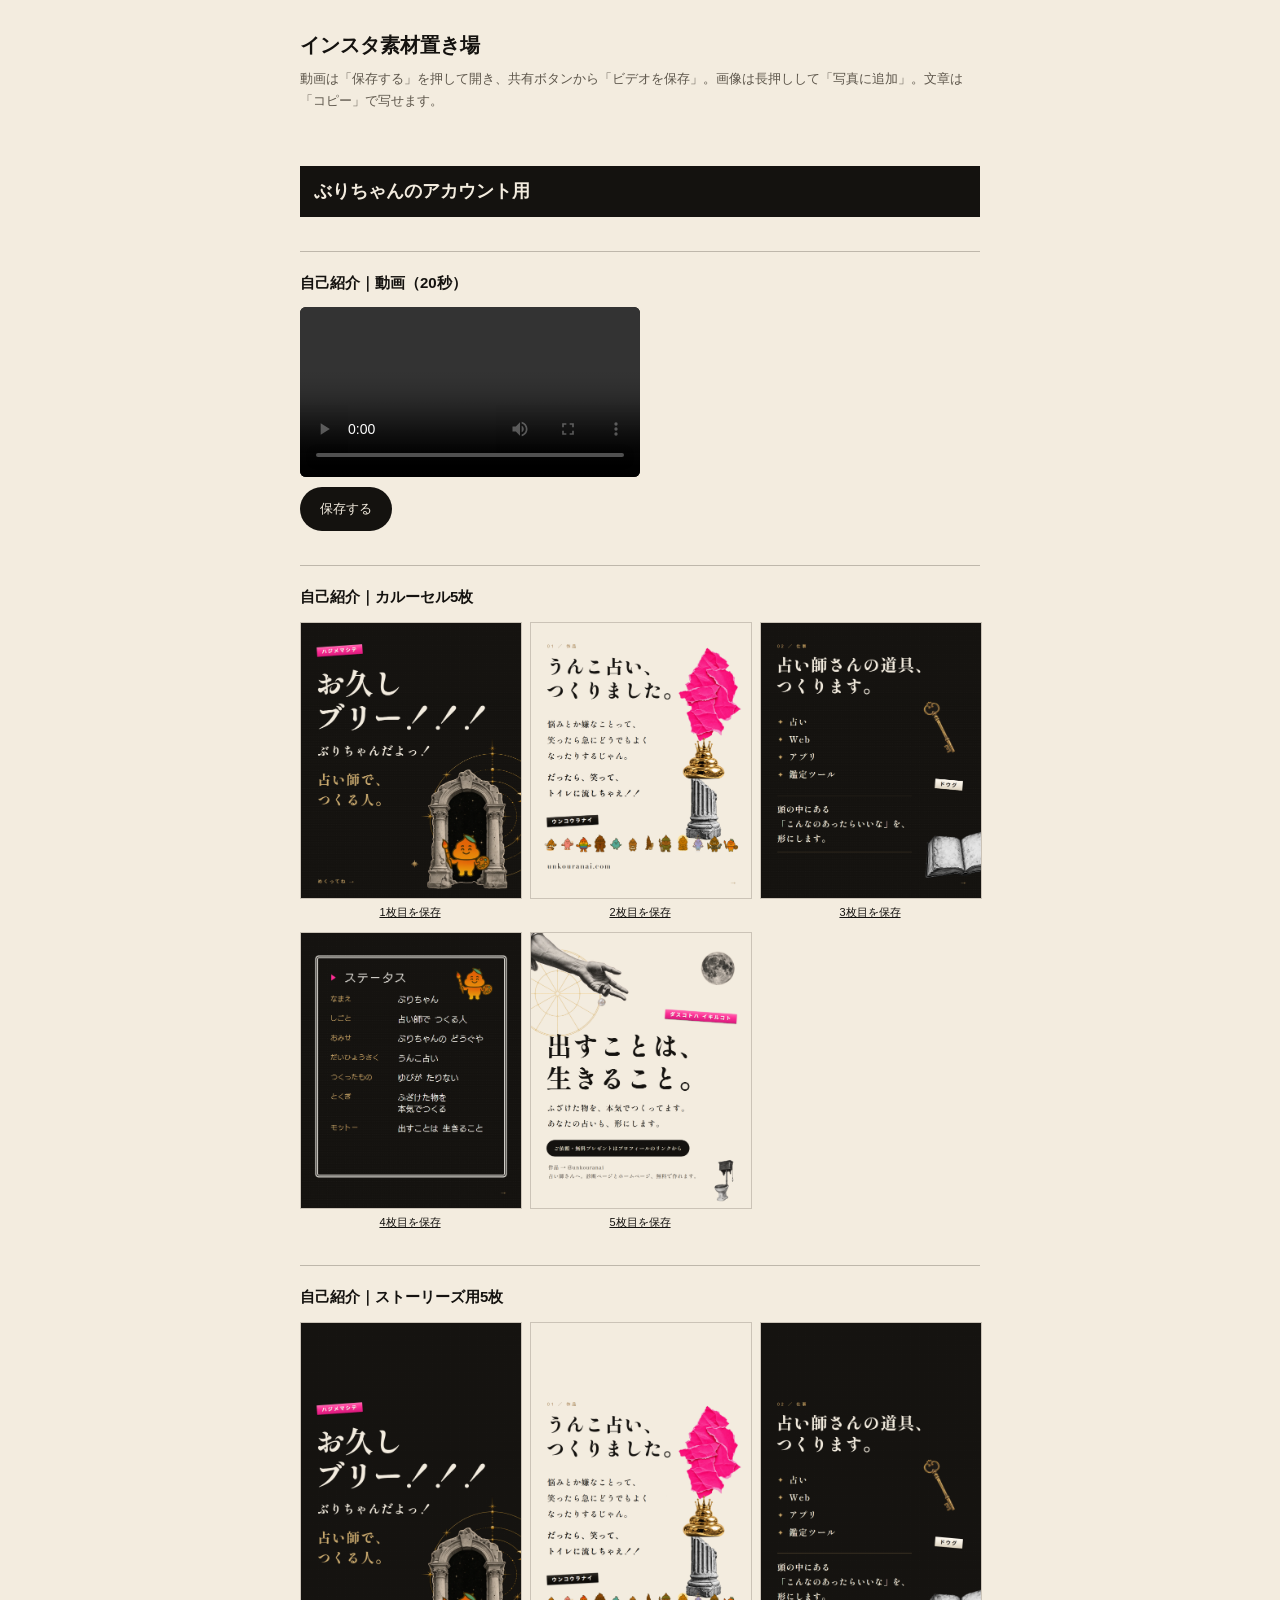
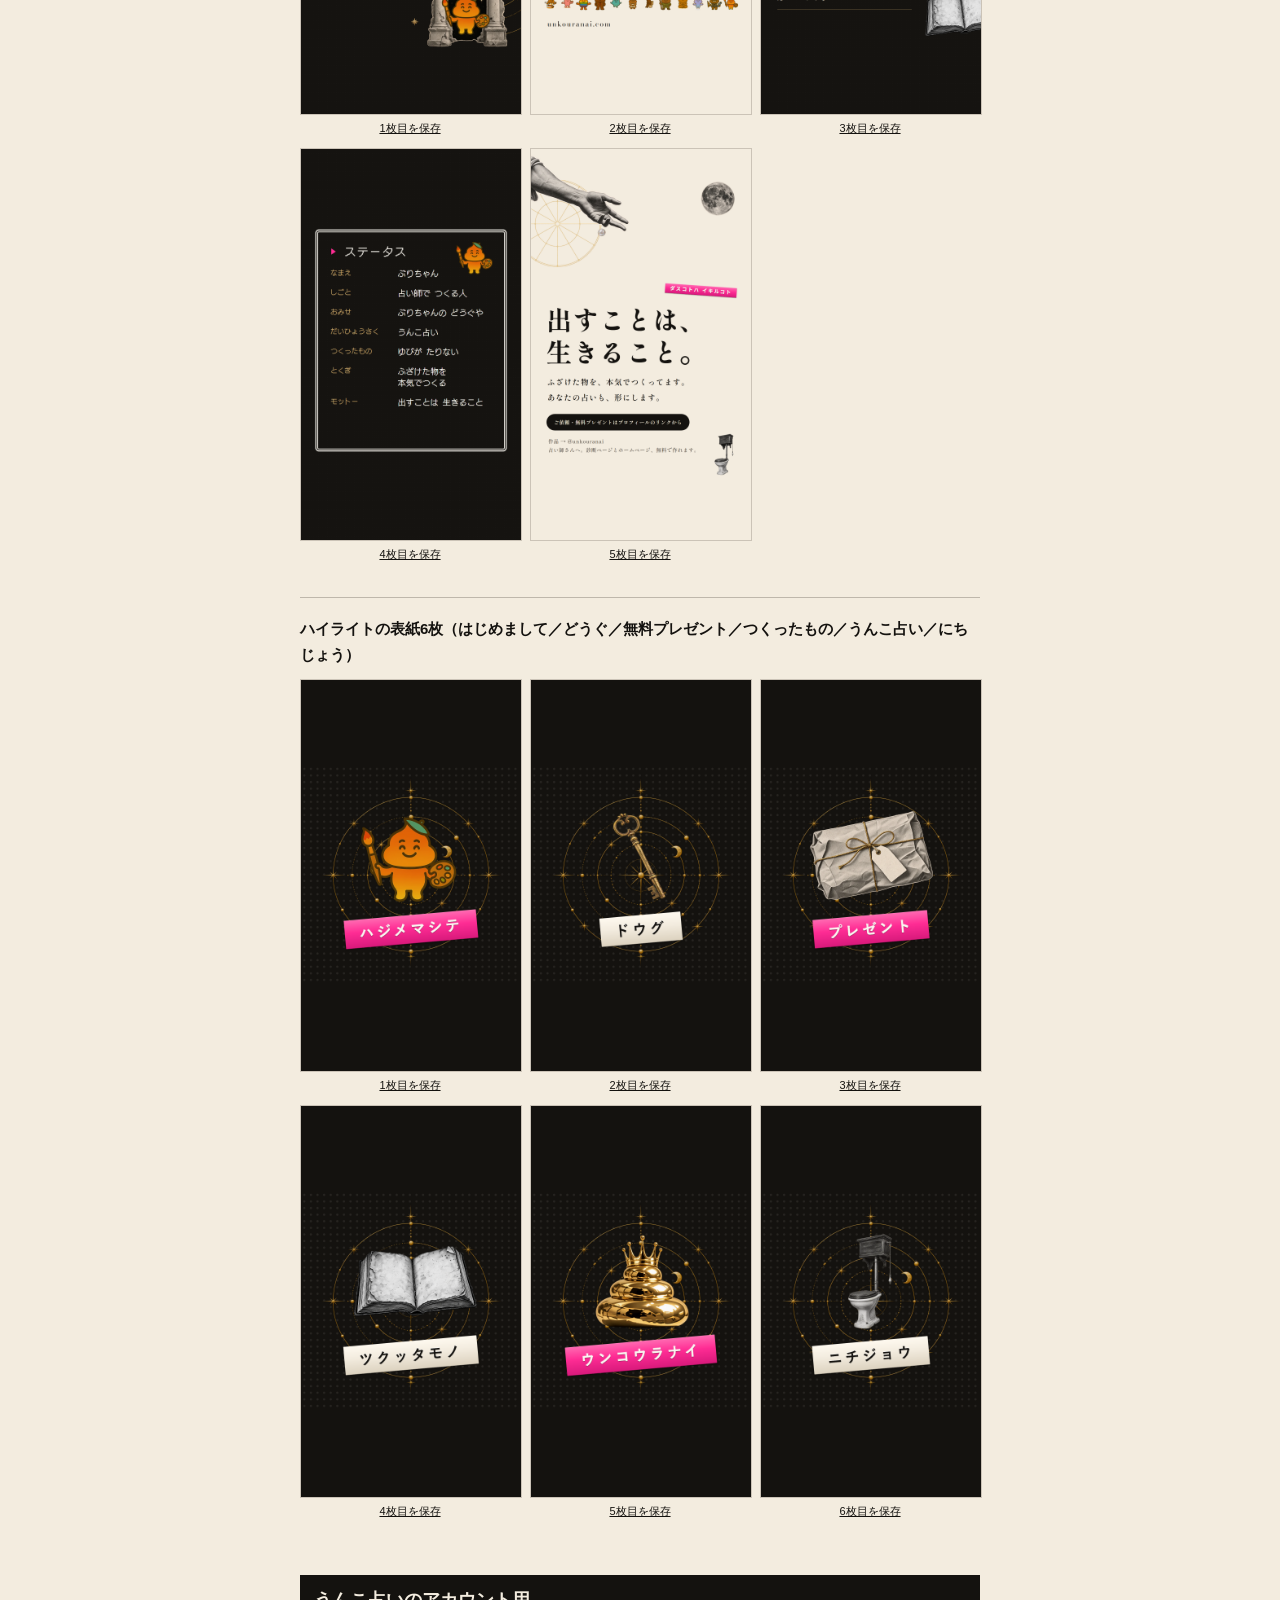
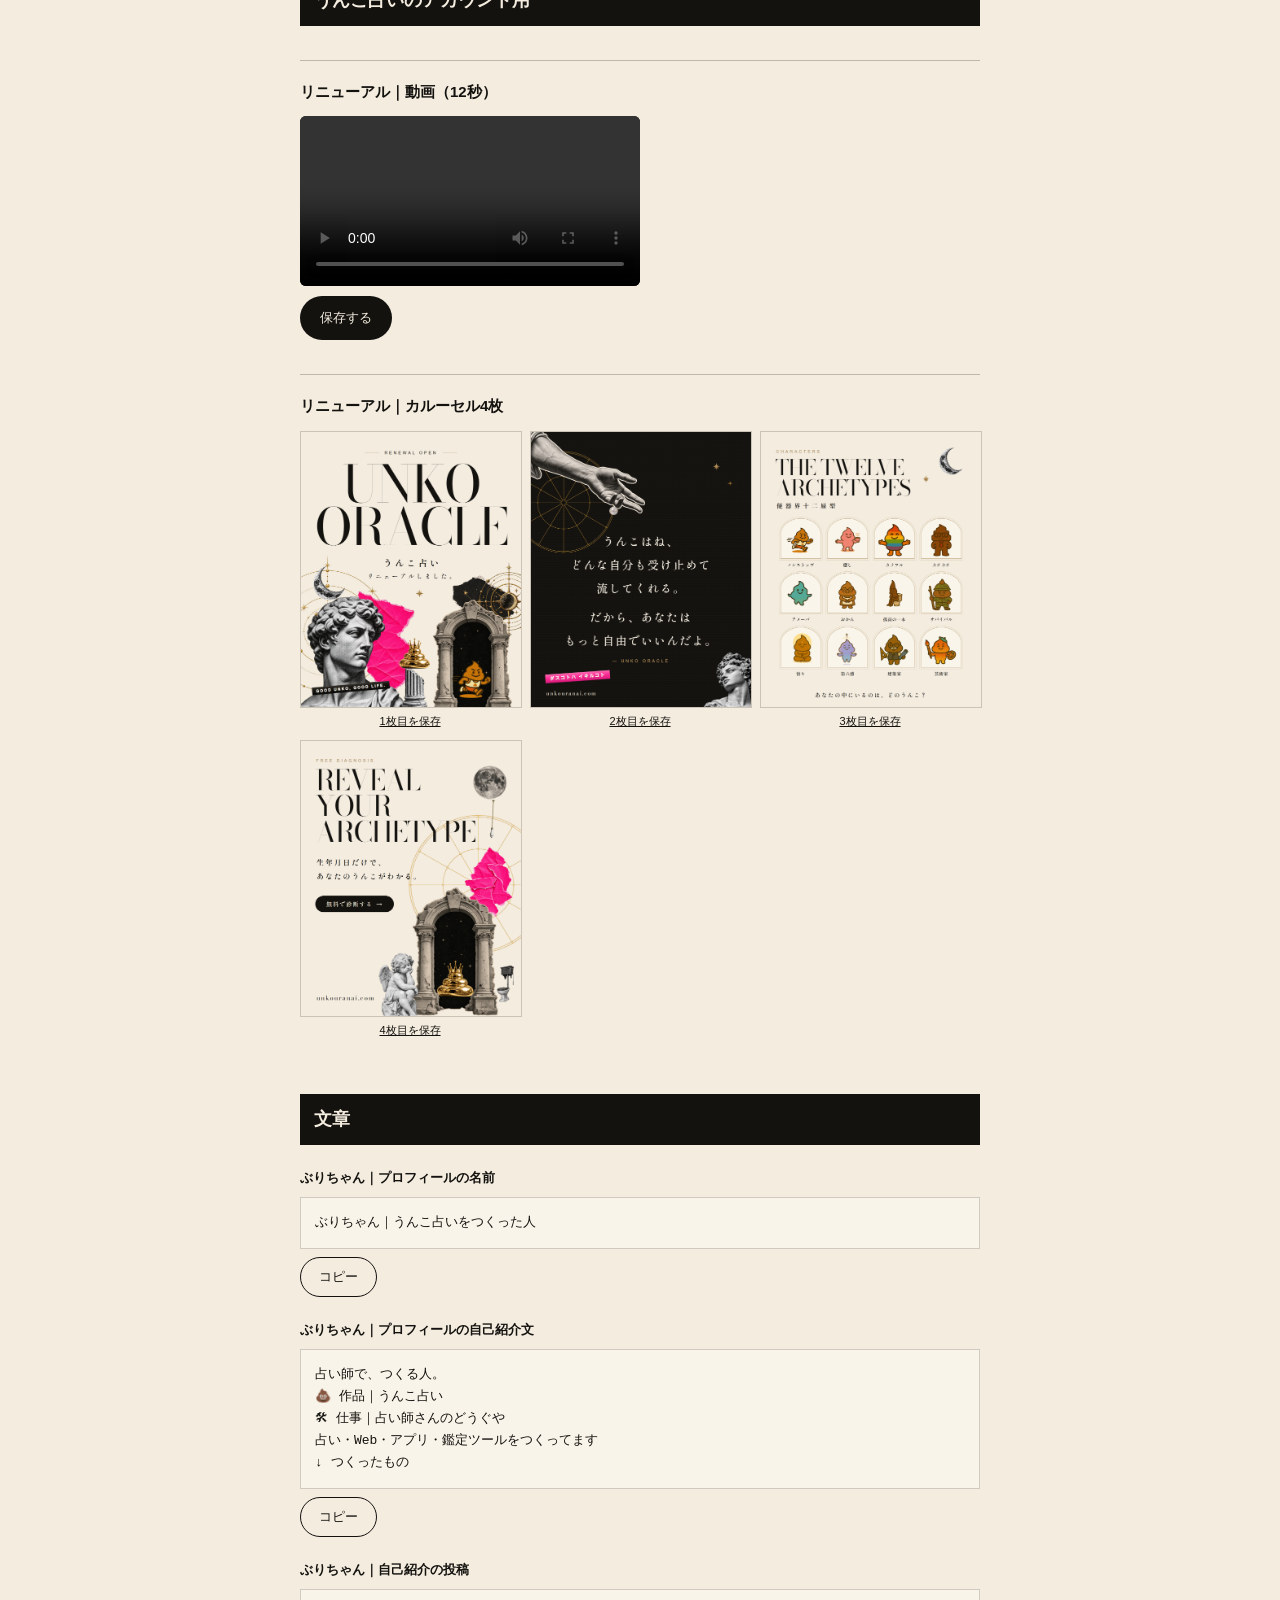
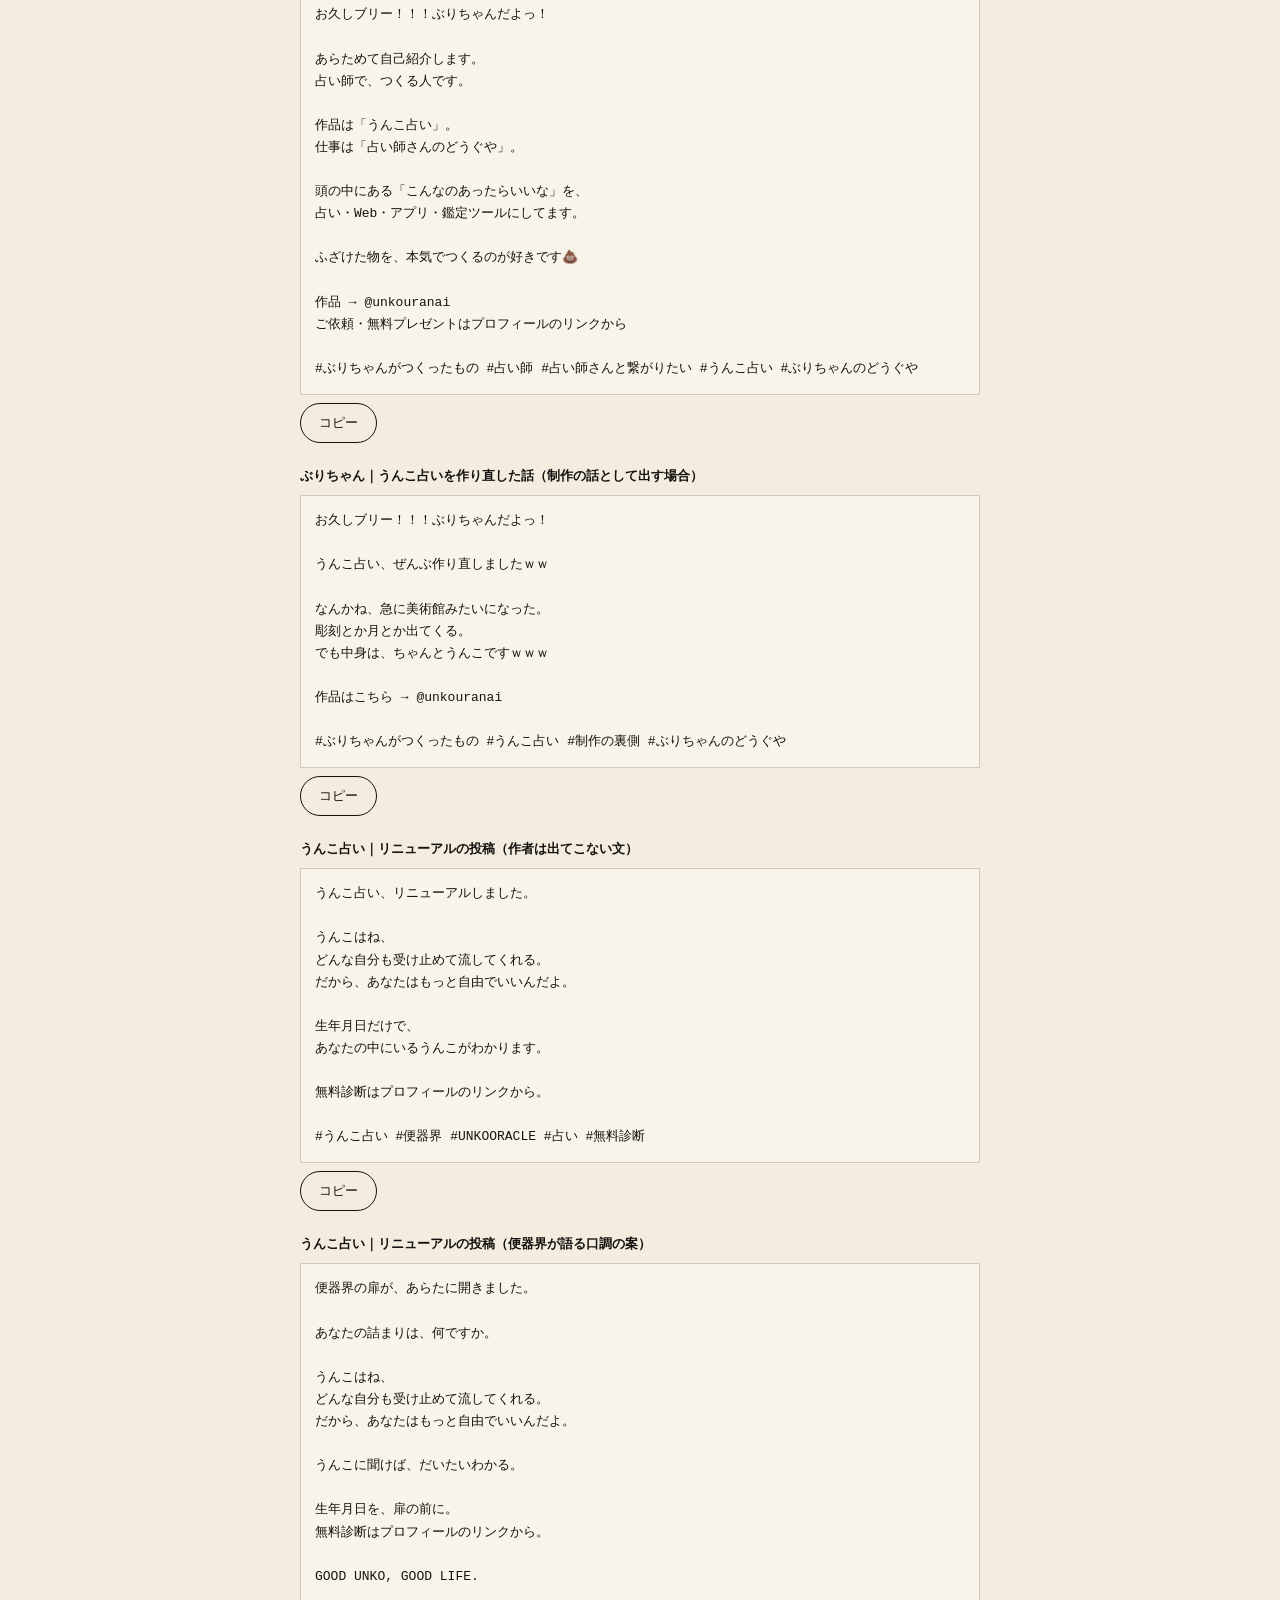
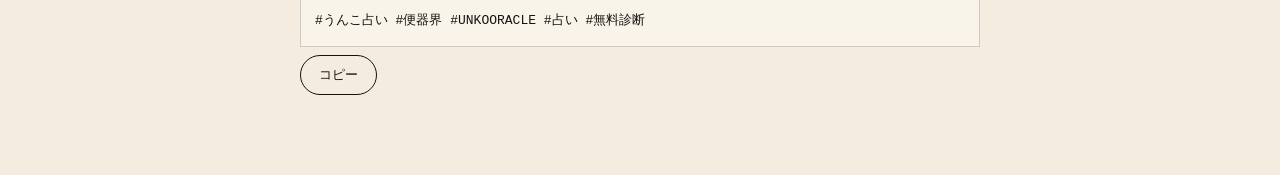
==== commit 930ec91e: "インスタ用素材の置き場を、言葉を差し替えた版にする Co-Authored-By: Claude Opus 5.5 <noreply@anthropic.com>" ====
--- a/ig-kit-6c0f8b552a/index.html
+++ b/ig-kit-6c0f8b552a/index.html
@@ -21,42 +21,42 @@
 
 <h2 class="part">ぶりちゃんのアカウント用</h2>
 <h2>自己紹介｜動画（20秒）</h2>
-<video src="intro-reel.mp4?v=2" controls playsinline preload="metadata"></video><a class="btn" href="intro-reel.mp4?v=2" download>保存する</a>
+<video src="intro-reel.mp4?v=3" controls playsinline preload="metadata"></video><a class="btn" href="intro-reel.mp4?v=3" download>保存する</a>
 <h2>自己紹介｜カルーセル5枚</h2>
-<div class="grid"><div><img src="intro-01.png?v=2" alt="" loading="lazy"><a href="intro-01.png?v=2" download>1枚目を保存</a></div><div><img src="intro-02.png?v=2" alt="" loading="lazy"><a href="intro-02.png?v=2" download>2枚目を保存</a></div><div><img src="intro-03.png?v=2" alt="" loading="lazy"><a href="intro-03.png?v=2" download>3枚目を保存</a></div><div><img src="intro-04.png?v=2" alt="" loading="lazy"><a href="intro-04.png?v=2" download>4枚目を保存</a></div><div><img src="intro-05.png?v=2" alt="" loading="lazy"><a href="intro-05.png?v=2" download>5枚目を保存</a></div></div>
+<div class="grid"><div><img src="intro-01.png?v=3" alt="" loading="lazy"><a href="intro-01.png?v=3" download>1枚目を保存</a></div><div><img src="intro-02.png?v=3" alt="" loading="lazy"><a href="intro-02.png?v=3" download>2枚目を保存</a></div><div><img src="intro-03.png?v=3" alt="" loading="lazy"><a href="intro-03.png?v=3" download>3枚目を保存</a></div><div><img src="intro-04.png?v=3" alt="" loading="lazy"><a href="intro-04.png?v=3" download>4枚目を保存</a></div><div><img src="intro-05.png?v=3" alt="" loading="lazy"><a href="intro-05.png?v=3" download>5枚目を保存</a></div></div>
 <h2>自己紹介｜ストーリーズ用5枚</h2>
-<div class="grid"><div><img src="intro-story-01.png?v=2" alt="" loading="lazy"><a href="intro-story-01.png?v=2" download>1枚目を保存</a></div><div><img src="intro-story-02.png?v=2" alt="" loading="lazy"><a href="intro-story-02.png?v=2" download>2枚目を保存</a></div><div><img src="intro-story-03.png?v=2" alt="" loading="lazy"><a href="intro-story-03.png?v=2" download>3枚目を保存</a></div><div><img src="intro-story-04.png?v=2" alt="" loading="lazy"><a href="intro-story-04.png?v=2" download>4枚目を保存</a></div><div><img src="intro-story-05.png?v=2" alt="" loading="lazy"><a href="intro-story-05.png?v=2" download>5枚目を保存</a></div></div>
+<div class="grid"><div><img src="intro-story-01.png?v=3" alt="" loading="lazy"><a href="intro-story-01.png?v=3" download>1枚目を保存</a></div><div><img src="intro-story-02.png?v=3" alt="" loading="lazy"><a href="intro-story-02.png?v=3" download>2枚目を保存</a></div><div><img src="intro-story-03.png?v=3" alt="" loading="lazy"><a href="intro-story-03.png?v=3" download>3枚目を保存</a></div><div><img src="intro-story-04.png?v=3" alt="" loading="lazy"><a href="intro-story-04.png?v=3" download>4枚目を保存</a></div><div><img src="intro-story-05.png?v=3" alt="" loading="lazy"><a href="intro-story-05.png?v=3" download>5枚目を保存</a></div></div>
 <h2>ハイライトの表紙6枚（はじめまして／どうぐ／無料プレゼント／つくったもの／うんこ占い／にちじょう）</h2>
-<div class="grid"><div><img src="highlight-1.png?v=2" alt="" loading="lazy"><a href="highlight-1.png?v=2" download>1枚目を保存</a></div><div><img src="highlight-2.png?v=2" alt="" loading="lazy"><a href="highlight-2.png?v=2" download>2枚目を保存</a></div><div><img src="highlight-3.png?v=2" alt="" loading="lazy"><a href="highlight-3.png?v=2" download>3枚目を保存</a></div><div><img src="highlight-4.png?v=2" alt="" loading="lazy"><a href="highlight-4.png?v=2" download>4枚目を保存</a></div><div><img src="highlight-5.png?v=2" alt="" loading="lazy"><a href="highlight-5.png?v=2" download>5枚目を保存</a></div><div><img src="highlight-6.png?v=2" alt="" loading="lazy"><a href="highlight-6.png?v=2" download>6枚目を保存</a></div></div>
+<div class="grid"><div><img src="highlight-1.png?v=3" alt="" loading="lazy"><a href="highlight-1.png?v=3" download>1枚目を保存</a></div><div><img src="highlight-2.png?v=3" alt="" loading="lazy"><a href="highlight-2.png?v=3" download>2枚目を保存</a></div><div><img src="highlight-3.png?v=3" alt="" loading="lazy"><a href="highlight-3.png?v=3" download>3枚目を保存</a></div><div><img src="highlight-4.png?v=3" alt="" loading="lazy"><a href="highlight-4.png?v=3" download>4枚目を保存</a></div><div><img src="highlight-5.png?v=3" alt="" loading="lazy"><a href="highlight-5.png?v=3" download>5枚目を保存</a></div><div><img src="highlight-6.png?v=3" alt="" loading="lazy"><a href="highlight-6.png?v=3" download>6枚目を保存</a></div></div>
 <h2 class="part">うんこ占いのアカウント用</h2>
 <h2>リニューアル｜動画（12秒）</h2>
-<video src="renewal-reel.mp4?v=2" controls playsinline preload="metadata"></video><a class="btn" href="renewal-reel.mp4?v=2" download>保存する</a>
+<video src="renewal-reel.mp4?v=3" controls playsinline preload="metadata"></video><a class="btn" href="renewal-reel.mp4?v=3" download>保存する</a>
 <h2>リニューアル｜カルーセル4枚</h2>
-<div class="grid"><div><img src="renewal-01.png?v=2" alt="" loading="lazy"><a href="renewal-01.png?v=2" download>1枚目を保存</a></div><div><img src="renewal-02.png?v=2" alt="" loading="lazy"><a href="renewal-02.png?v=2" download>2枚目を保存</a></div><div><img src="renewal-03.png?v=2" alt="" loading="lazy"><a href="renewal-03.png?v=2" download>3枚目を保存</a></div><div><img src="renewal-04.png?v=2" alt="" loading="lazy"><a href="renewal-04.png?v=2" download>4枚目を保存</a></div></div>
+<div class="grid"><div><img src="renewal-01.png?v=3" alt="" loading="lazy"><a href="renewal-01.png?v=3" download>1枚目を保存</a></div><div><img src="renewal-02.png?v=3" alt="" loading="lazy"><a href="renewal-02.png?v=3" download>2枚目を保存</a></div><div><img src="renewal-03.png?v=3" alt="" loading="lazy"><a href="renewal-03.png?v=3" download>3枚目を保存</a></div><div><img src="renewal-04.png?v=3" alt="" loading="lazy"><a href="renewal-04.png?v=3" download>4枚目を保存</a></div></div>
 <h2 class="part">文章</h2>
-<h3>ぶりちゃん｜プロフィールの名前</h3><pre id="c0">ぶりちゃん｜占いを、作品にする人。</pre><button type="button" onclick="navigator.clipboard.writeText(document.getElementById('c0').textContent).then(()=>{this.textContent='コピーしました'})">コピー</button>
-<h3>ぶりちゃん｜プロフィールの自己紹介文</h3><pre id="c1">💩 作品「うんこ占い」をつくった人
-🛠 占い師さんの道具、つくります
-Web／診断／アプリ／鑑定書
-作品 → @unkouranai
-ご依頼 → ぶりちゃんのどうぐや</pre><button type="button" onclick="navigator.clipboard.writeText(document.getElementById('c1').textContent).then(()=>{this.textContent='コピーしました'})">コピー</button>
+<h3>ぶりちゃん｜プロフィールの名前</h3><pre id="c0">ぶりちゃん｜うんこ占いをつくった人</pre><button type="button" onclick="navigator.clipboard.writeText(document.getElementById('c0').textContent).then(()=>{this.textContent='コピーしました'})">コピー</button>
+<h3>ぶりちゃん｜プロフィールの自己紹介文</h3><pre id="c1">占い師で、つくる人。
+💩 作品｜うんこ占い
+🛠 仕事｜占い師さんのどうぐや
+占い・Web・アプリ・鑑定ツールをつくってます
+↓ つくったもの</pre><button type="button" onclick="navigator.clipboard.writeText(document.getElementById('c1').textContent).then(()=>{this.textContent='コピーしました'})">コピー</button>
 <h3>ぶりちゃん｜自己紹介の投稿</h3><pre id="c2">お久しブリー！！！ぶりちゃんだよっ！
 
 あらためて自己紹介します。
-占いを、作品にする人です。
+占い師で、つくる人です。
 
-じぶんの占いを作品にしたのが「うんこ占い」。
-占い師さんの占いを形にするのが「どうぐや」。
+作品は「うんこ占い」。
+仕事は「占い師さんのどうぐや」。
 
 頭の中にある「こんなのあったらいいな」を、
-Web・診断・アプリ・鑑定書にします。
+占い・Web・アプリ・鑑定ツールにしてます。
 
 ふざけた物を、本気でつくるのが好きです💩
 
 作品 → @unkouranai
 ご依頼・無料プレゼントはプロフィールのリンクから
 
-#占い師 #占い師さんと繋がりたい #うんこ占い #ぶりちゃんのどうぐや #占いを作品にする</pre><button type="button" onclick="navigator.clipboard.writeText(document.getElementById('c2').textContent).then(()=>{this.textContent='コピーしました'})">コピー</button>
+#ぶりちゃんがつくったもの #占い師 #占い師さんと繋がりたい #うんこ占い #ぶりちゃんのどうぐや</pre><button type="button" onclick="navigator.clipboard.writeText(document.getElementById('c2').textContent).then(()=>{this.textContent='コピーしました'})">コピー</button>
 <h3>ぶりちゃん｜うんこ占いを作り直した話（制作の話として出す場合）</h3><pre id="c3">お久しブリー！！！ぶりちゃんだよっ！
 
 うんこ占い、ぜんぶ作り直しましたｗｗ
@@ -67,7 +67,7 @@
 
 作品はこちら → @unkouranai
 
-#うんこ占い #制作の裏側 #占いを作品にする #ぶりちゃんのどうぐや</pre><button type="button" onclick="navigator.clipboard.writeText(document.getElementById('c3').textContent).then(()=>{this.textContent='コピーしました'})">コピー</button>
+#ぶりちゃんがつくったもの #うんこ占い #制作の裏側 #ぶりちゃんのどうぐや</pre><button type="button" onclick="navigator.clipboard.writeText(document.getElementById('c3').textContent).then(()=>{this.textContent='コピーしました'})">コピー</button>
 <h3>うんこ占い｜リニューアルの投稿（作者は出てこない文）</h3><pre id="c4">うんこ占い、リニューアルしました。
 
 うんこはね、
@@ -80,4 +80,20 @@
 無料診断はプロフィールのリンクから。
 
 #うんこ占い #便器界 #UNKOORACLE #占い #無料診断</pre><button type="button" onclick="navigator.clipboard.writeText(document.getElementById('c4').textContent).then(()=>{this.textContent='コピーしました'})">コピー</button>
+<h3>うんこ占い｜リニューアルの投稿（便器界が語る口調の案）</h3><pre id="c5">便器界の扉が、あらたに開きました。
+
+あなたの詰まりは、何ですか。
+
+うんこはね、
+どんな自分も受け止めて流してくれる。
+だから、あなたはもっと自由でいいんだよ。
+
+うんこに聞けば、だいたいわかる。
+
+生年月日を、扉の前に。
+無料診断はプロフィールのリンクから。
+
+GOOD UNKO, GOOD LIFE.
+
+#うんこ占い #便器界 #UNKOORACLE #占い #無料診断</pre><button type="button" onclick="navigator.clipboard.writeText(document.getElementById('c5').textContent).then(()=>{this.textContent='コピーしました'})">コピー</button>
 </main></body></html>
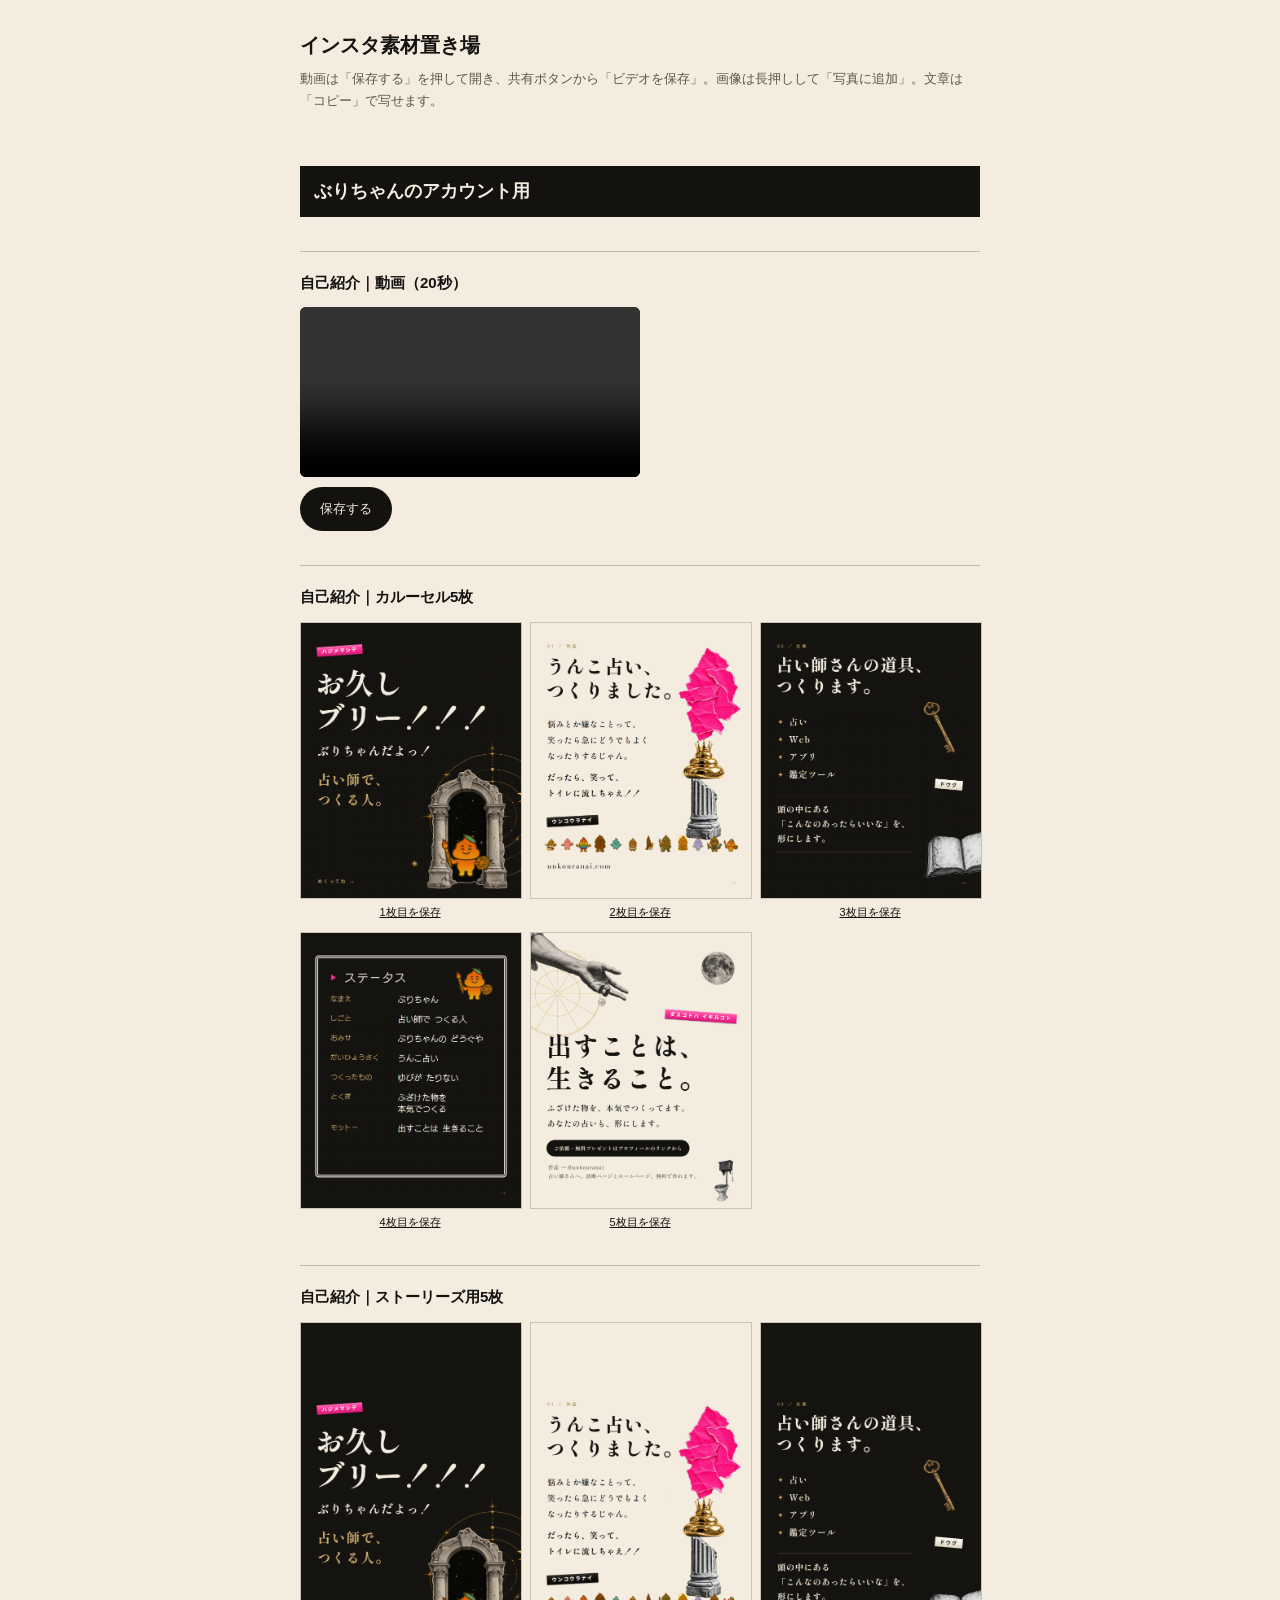
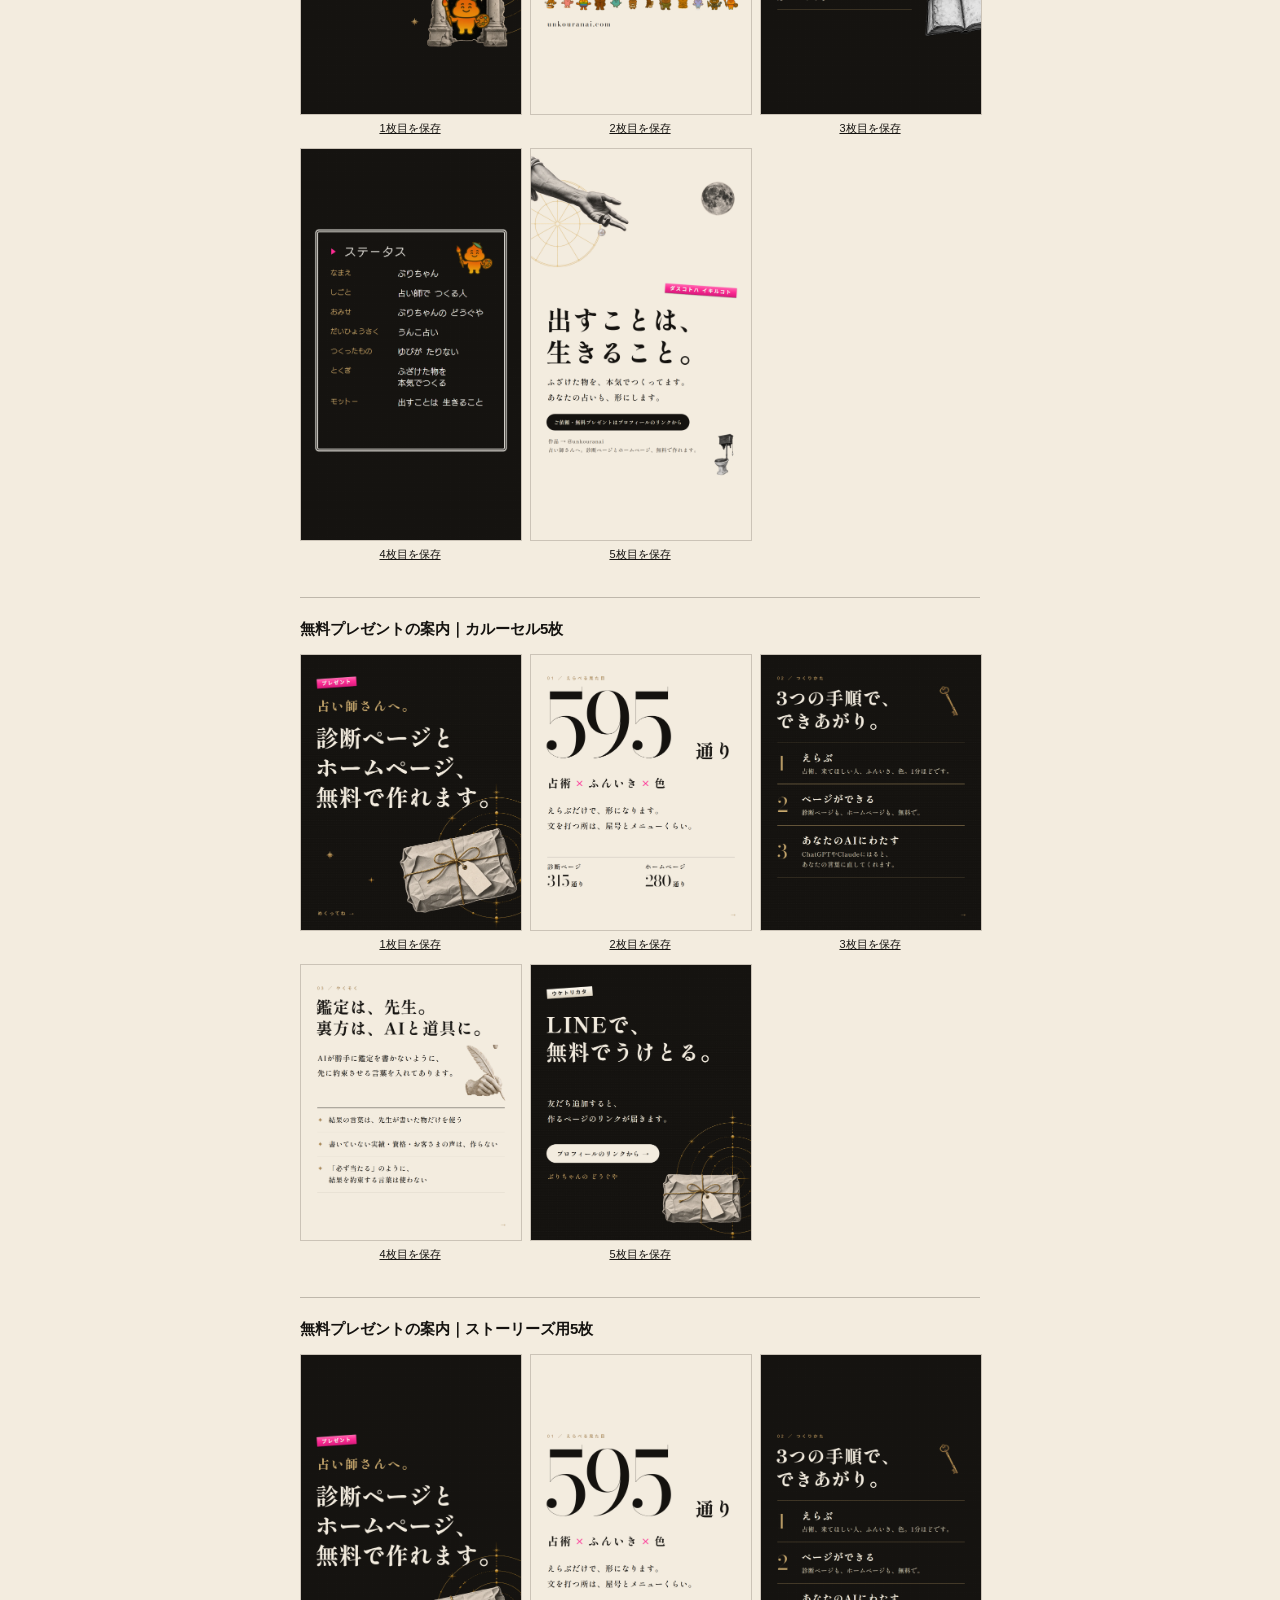
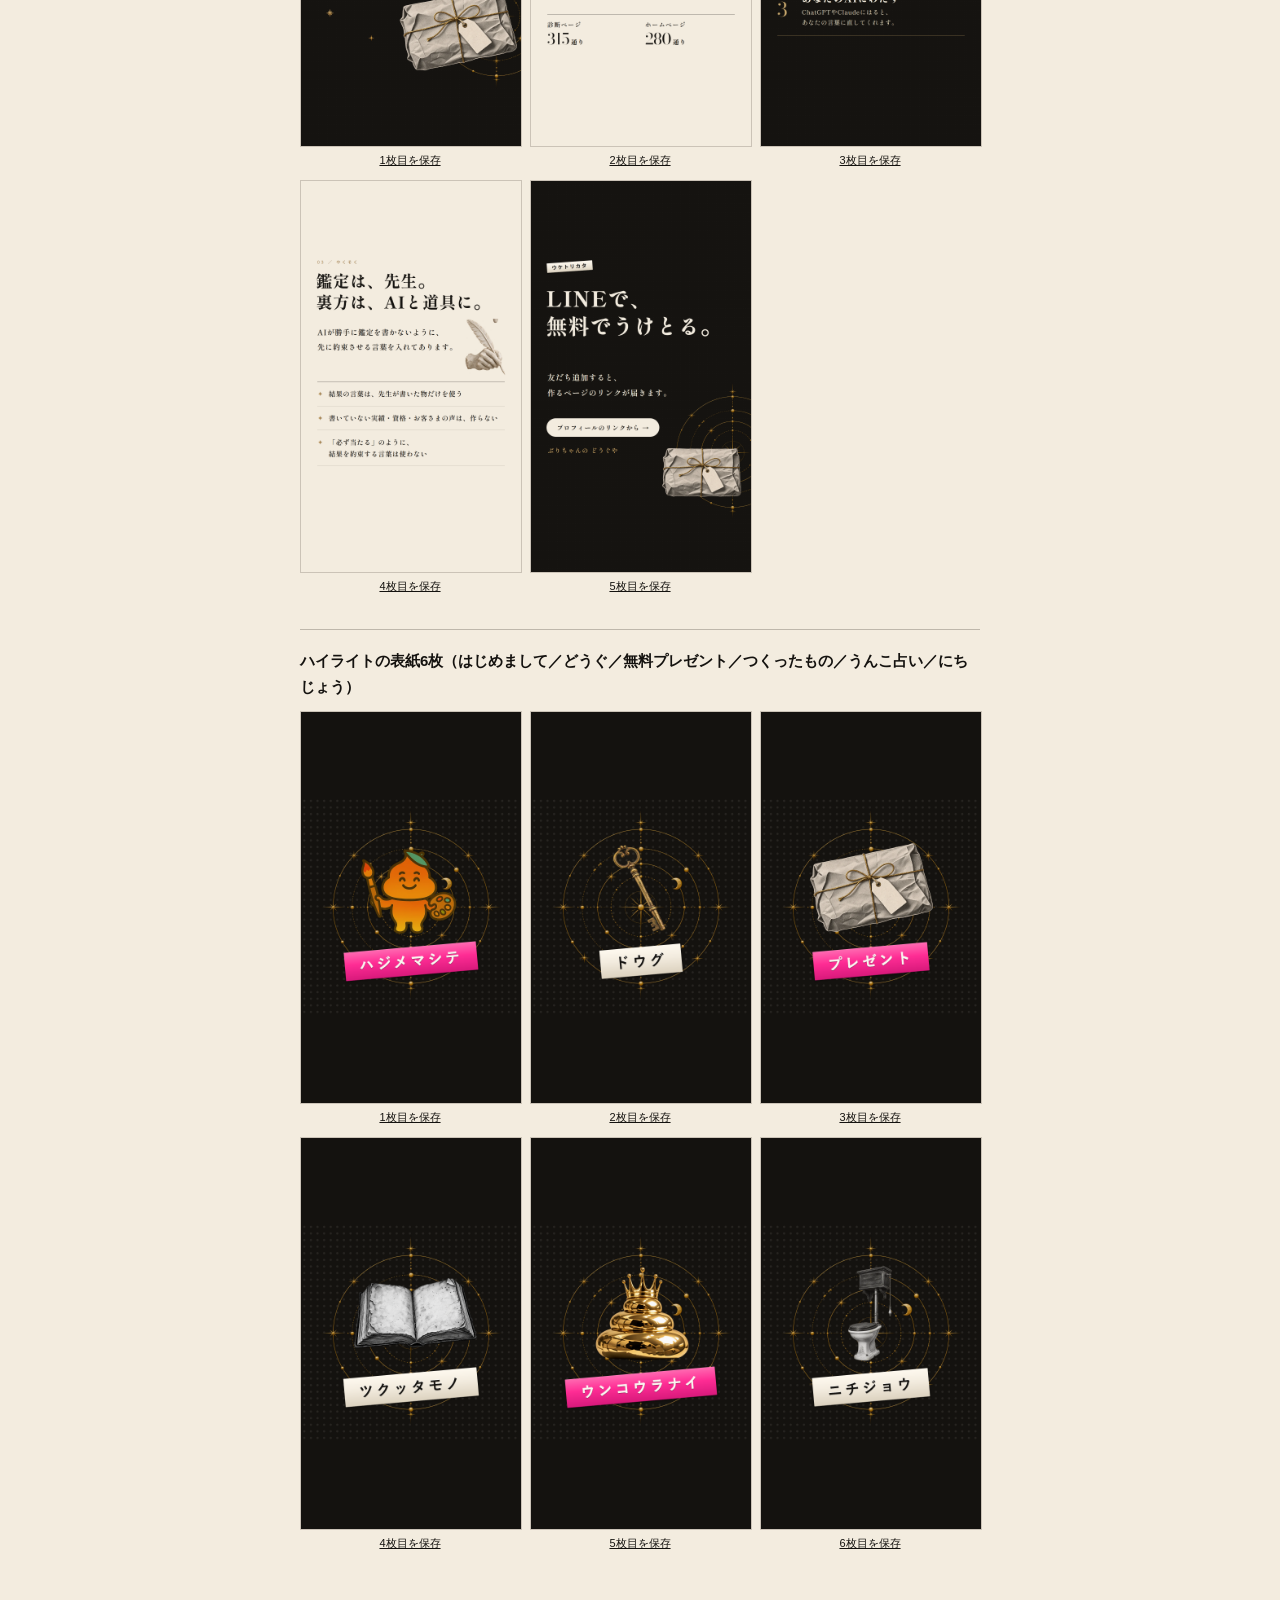
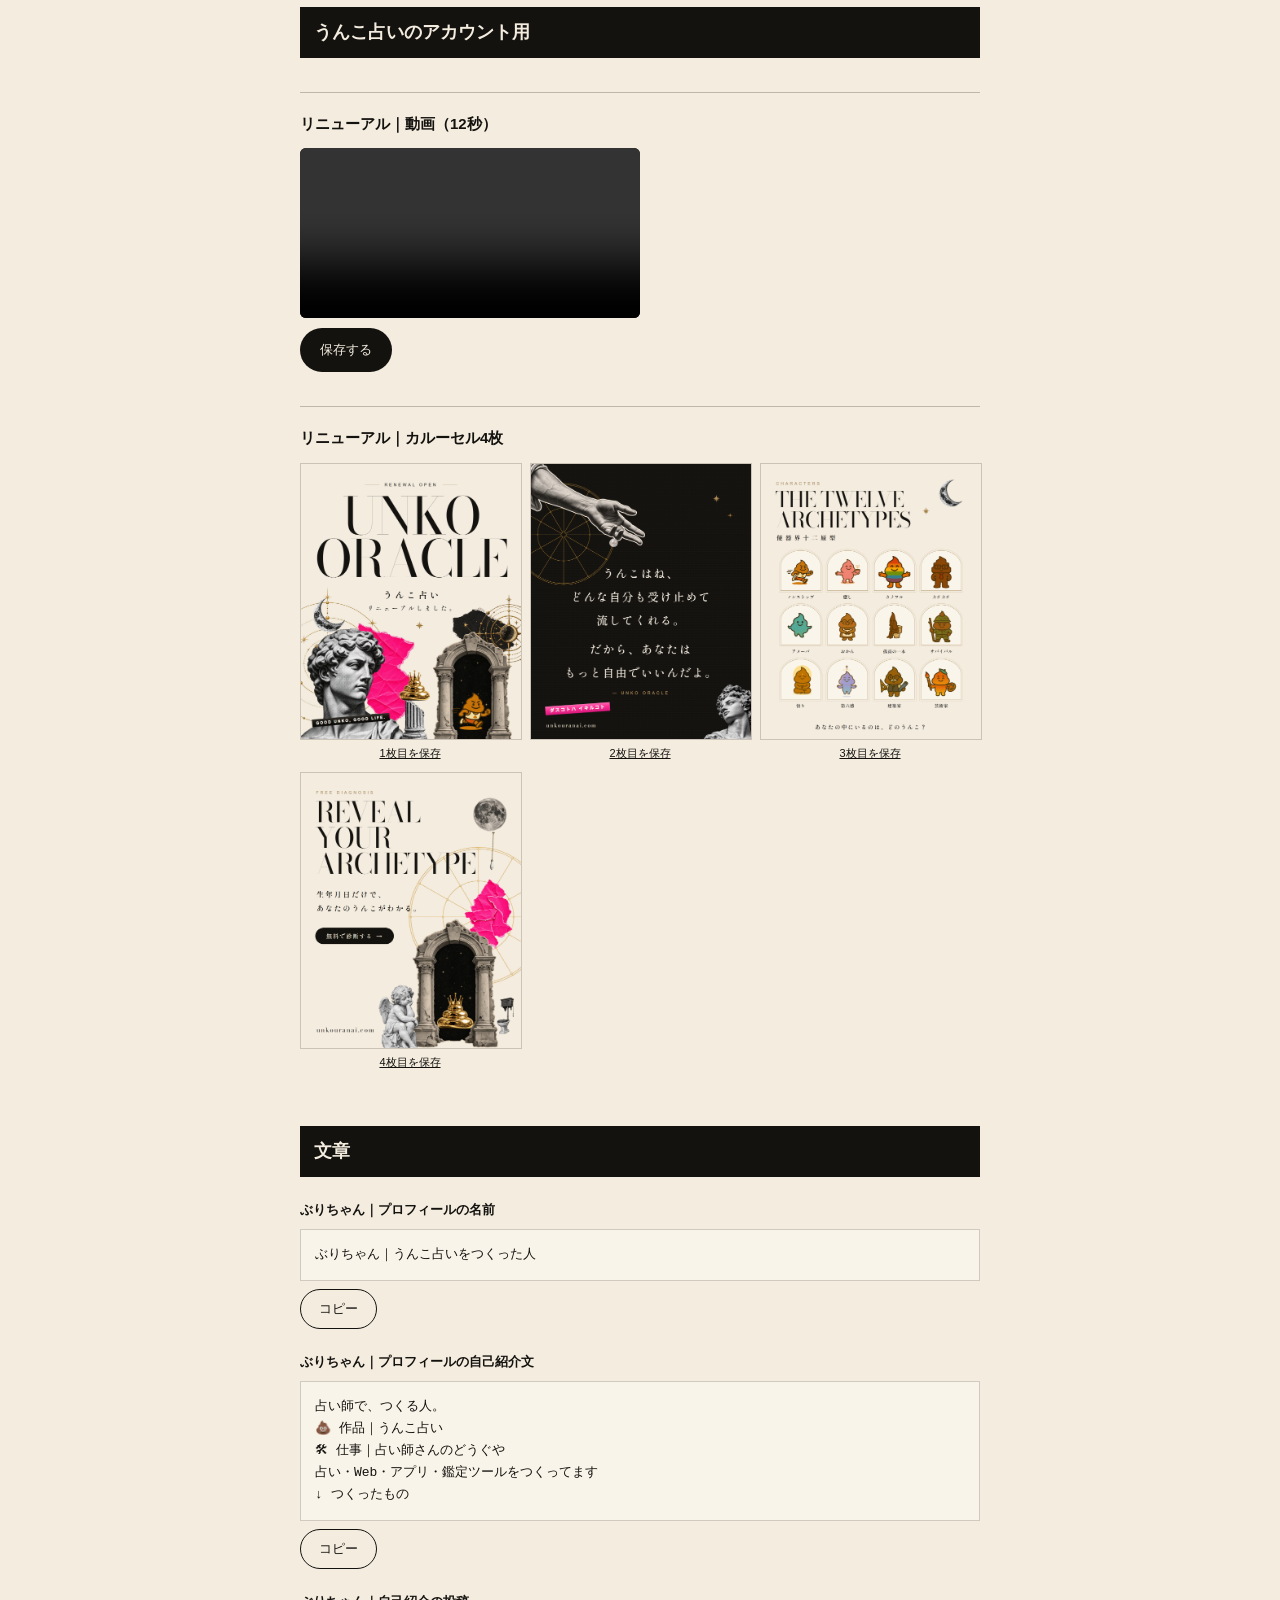
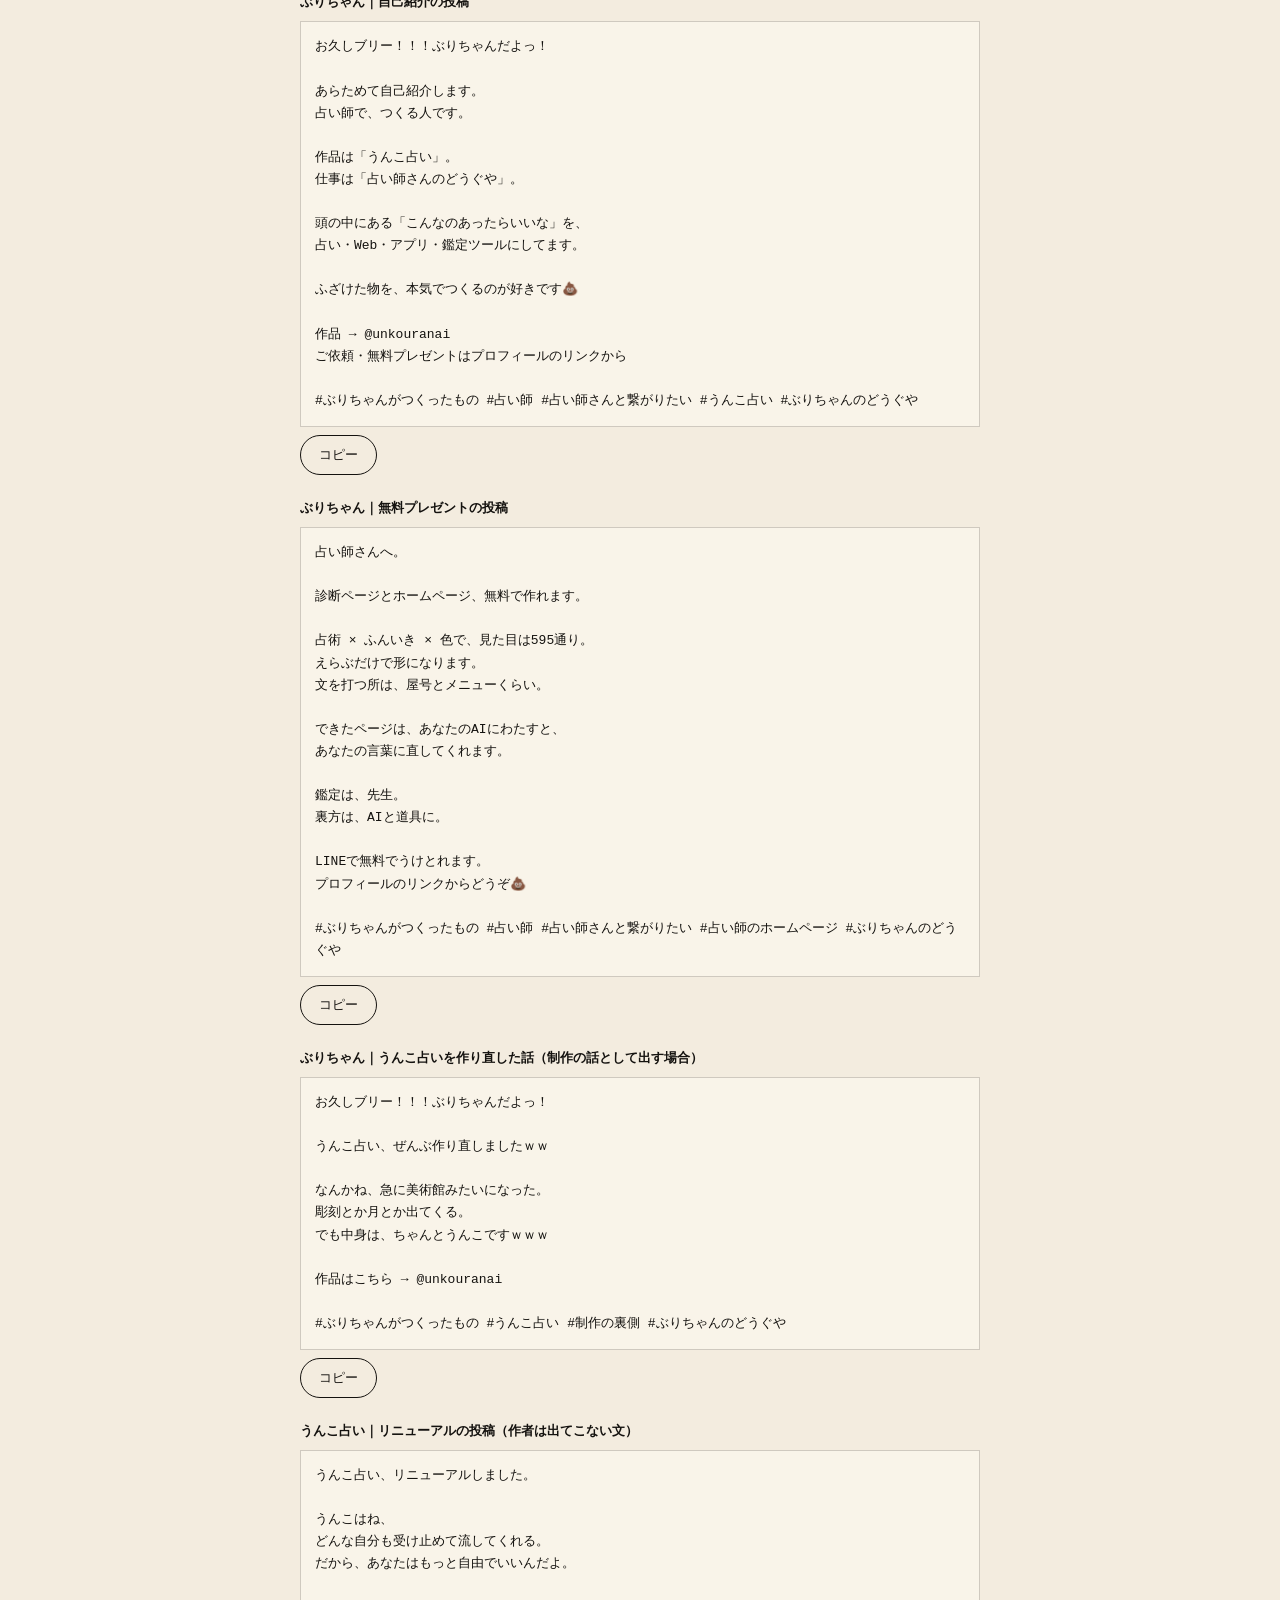
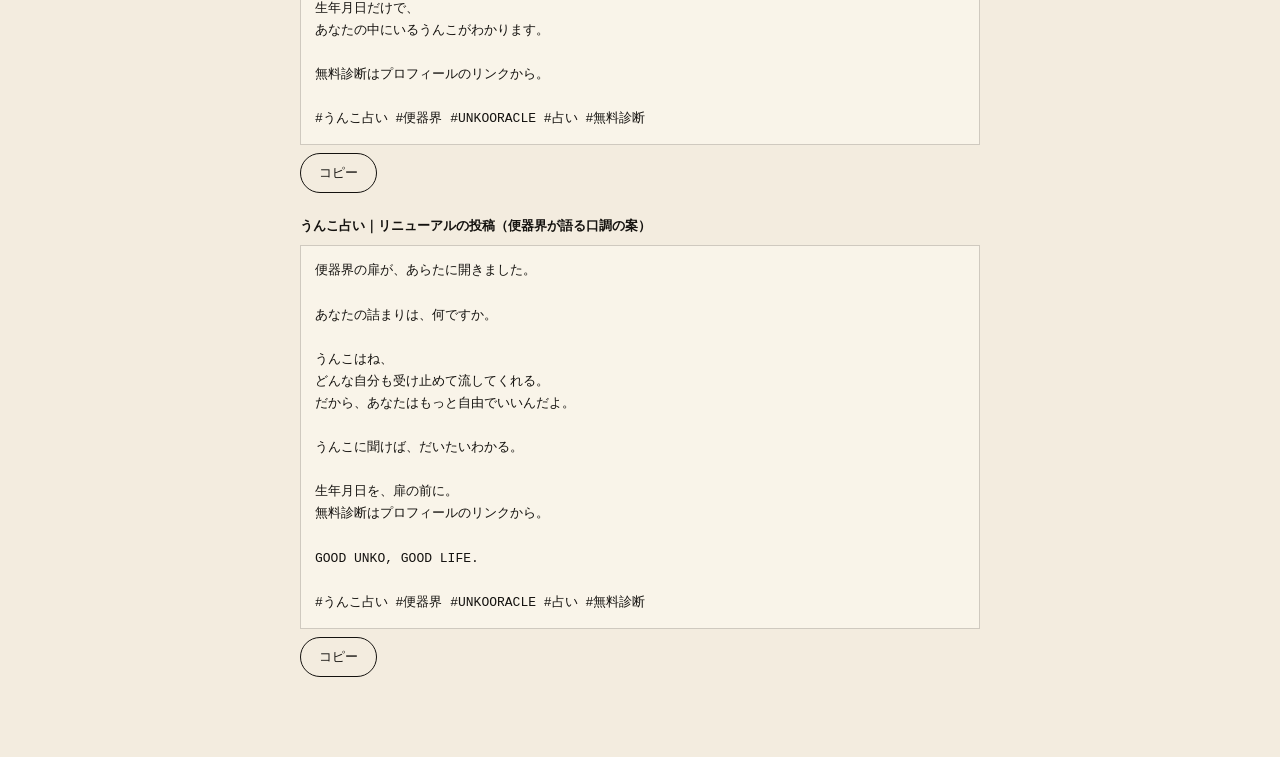
==== commit c9cdd2f8: "インスタ用素材の置き場に、無料プレゼントの案内を足す Co-Authored-By: Claude Opus 5.5 <noreply@anthropic.com>" ====
--- a/ig-kit-6c0f8b552a/index.html
+++ b/ig-kit-6c0f8b552a/index.html
@@ -21,18 +21,22 @@
 
 <h2 class="part">ぶりちゃんのアカウント用</h2>
 <h2>自己紹介｜動画（20秒）</h2>
-<video src="intro-reel.mp4?v=3" controls playsinline preload="metadata"></video><a class="btn" href="intro-reel.mp4?v=3" download>保存する</a>
+<video src="intro-reel.mp4?v=4" controls playsinline preload="metadata"></video><a class="btn" href="intro-reel.mp4?v=4" download>保存する</a>
 <h2>自己紹介｜カルーセル5枚</h2>
-<div class="grid"><div><img src="intro-01.png?v=3" alt="" loading="lazy"><a href="intro-01.png?v=3" download>1枚目を保存</a></div><div><img src="intro-02.png?v=3" alt="" loading="lazy"><a href="intro-02.png?v=3" download>2枚目を保存</a></div><div><img src="intro-03.png?v=3" alt="" loading="lazy"><a href="intro-03.png?v=3" download>3枚目を保存</a></div><div><img src="intro-04.png?v=3" alt="" loading="lazy"><a href="intro-04.png?v=3" download>4枚目を保存</a></div><div><img src="intro-05.png?v=3" alt="" loading="lazy"><a href="intro-05.png?v=3" download>5枚目を保存</a></div></div>
+<div class="grid"><div><img src="intro-01.png?v=4" alt="" loading="lazy"><a href="intro-01.png?v=4" download>1枚目を保存</a></div><div><img src="intro-02.png?v=4" alt="" loading="lazy"><a href="intro-02.png?v=4" download>2枚目を保存</a></div><div><img src="intro-03.png?v=4" alt="" loading="lazy"><a href="intro-03.png?v=4" download>3枚目を保存</a></div><div><img src="intro-04.png?v=4" alt="" loading="lazy"><a href="intro-04.png?v=4" download>4枚目を保存</a></div><div><img src="intro-05.png?v=4" alt="" loading="lazy"><a href="intro-05.png?v=4" download>5枚目を保存</a></div></div>
 <h2>自己紹介｜ストーリーズ用5枚</h2>
-<div class="grid"><div><img src="intro-story-01.png?v=3" alt="" loading="lazy"><a href="intro-story-01.png?v=3" download>1枚目を保存</a></div><div><img src="intro-story-02.png?v=3" alt="" loading="lazy"><a href="intro-story-02.png?v=3" download>2枚目を保存</a></div><div><img src="intro-story-03.png?v=3" alt="" loading="lazy"><a href="intro-story-03.png?v=3" download>3枚目を保存</a></div><div><img src="intro-story-04.png?v=3" alt="" loading="lazy"><a href="intro-story-04.png?v=3" download>4枚目を保存</a></div><div><img src="intro-story-05.png?v=3" alt="" loading="lazy"><a href="intro-story-05.png?v=3" download>5枚目を保存</a></div></div>
+<div class="grid"><div><img src="intro-story-01.png?v=4" alt="" loading="lazy"><a href="intro-story-01.png?v=4" download>1枚目を保存</a></div><div><img src="intro-story-02.png?v=4" alt="" loading="lazy"><a href="intro-story-02.png?v=4" download>2枚目を保存</a></div><div><img src="intro-story-03.png?v=4" alt="" loading="lazy"><a href="intro-story-03.png?v=4" download>3枚目を保存</a></div><div><img src="intro-story-04.png?v=4" alt="" loading="lazy"><a href="intro-story-04.png?v=4" download>4枚目を保存</a></div><div><img src="intro-story-05.png?v=4" alt="" loading="lazy"><a href="intro-story-05.png?v=4" download>5枚目を保存</a></div></div>
+<h2>無料プレゼントの案内｜カルーセル5枚</h2>
+<div class="grid"><div><img src="present-01.png?v=4" alt="" loading="lazy"><a href="present-01.png?v=4" download>1枚目を保存</a></div><div><img src="present-02.png?v=4" alt="" loading="lazy"><a href="present-02.png?v=4" download>2枚目を保存</a></div><div><img src="present-03.png?v=4" alt="" loading="lazy"><a href="present-03.png?v=4" download>3枚目を保存</a></div><div><img src="present-04.png?v=4" alt="" loading="lazy"><a href="present-04.png?v=4" download>4枚目を保存</a></div><div><img src="present-05.png?v=4" alt="" loading="lazy"><a href="present-05.png?v=4" download>5枚目を保存</a></div></div>
+<h2>無料プレゼントの案内｜ストーリーズ用5枚</h2>
+<div class="grid"><div><img src="present-story-01.png?v=4" alt="" loading="lazy"><a href="present-story-01.png?v=4" download>1枚目を保存</a></div><div><img src="present-story-02.png?v=4" alt="" loading="lazy"><a href="present-story-02.png?v=4" download>2枚目を保存</a></div><div><img src="present-story-03.png?v=4" alt="" loading="lazy"><a href="present-story-03.png?v=4" download>3枚目を保存</a></div><div><img src="present-story-04.png?v=4" alt="" loading="lazy"><a href="present-story-04.png?v=4" download>4枚目を保存</a></div><div><img src="present-story-05.png?v=4" alt="" loading="lazy"><a href="present-story-05.png?v=4" download>5枚目を保存</a></div></div>
 <h2>ハイライトの表紙6枚（はじめまして／どうぐ／無料プレゼント／つくったもの／うんこ占い／にちじょう）</h2>
-<div class="grid"><div><img src="highlight-1.png?v=3" alt="" loading="lazy"><a href="highlight-1.png?v=3" download>1枚目を保存</a></div><div><img src="highlight-2.png?v=3" alt="" loading="lazy"><a href="highlight-2.png?v=3" download>2枚目を保存</a></div><div><img src="highlight-3.png?v=3" alt="" loading="lazy"><a href="highlight-3.png?v=3" download>3枚目を保存</a></div><div><img src="highlight-4.png?v=3" alt="" loading="lazy"><a href="highlight-4.png?v=3" download>4枚目を保存</a></div><div><img src="highlight-5.png?v=3" alt="" loading="lazy"><a href="highlight-5.png?v=3" download>5枚目を保存</a></div><div><img src="highlight-6.png?v=3" alt="" loading="lazy"><a href="highlight-6.png?v=3" download>6枚目を保存</a></div></div>
+<div class="grid"><div><img src="highlight-1.png?v=4" alt="" loading="lazy"><a href="highlight-1.png?v=4" download>1枚目を保存</a></div><div><img src="highlight-2.png?v=4" alt="" loading="lazy"><a href="highlight-2.png?v=4" download>2枚目を保存</a></div><div><img src="highlight-3.png?v=4" alt="" loading="lazy"><a href="highlight-3.png?v=4" download>3枚目を保存</a></div><div><img src="highlight-4.png?v=4" alt="" loading="lazy"><a href="highlight-4.png?v=4" download>4枚目を保存</a></div><div><img src="highlight-5.png?v=4" alt="" loading="lazy"><a href="highlight-5.png?v=4" download>5枚目を保存</a></div><div><img src="highlight-6.png?v=4" alt="" loading="lazy"><a href="highlight-6.png?v=4" download>6枚目を保存</a></div></div>
 <h2 class="part">うんこ占いのアカウント用</h2>
 <h2>リニューアル｜動画（12秒）</h2>
-<video src="renewal-reel.mp4?v=3" controls playsinline preload="metadata"></video><a class="btn" href="renewal-reel.mp4?v=3" download>保存する</a>
+<video src="renewal-reel.mp4?v=4" controls playsinline preload="metadata"></video><a class="btn" href="renewal-reel.mp4?v=4" download>保存する</a>
 <h2>リニューアル｜カルーセル4枚</h2>
-<div class="grid"><div><img src="renewal-01.png?v=3" alt="" loading="lazy"><a href="renewal-01.png?v=3" download>1枚目を保存</a></div><div><img src="renewal-02.png?v=3" alt="" loading="lazy"><a href="renewal-02.png?v=3" download>2枚目を保存</a></div><div><img src="renewal-03.png?v=3" alt="" loading="lazy"><a href="renewal-03.png?v=3" download>3枚目を保存</a></div><div><img src="renewal-04.png?v=3" alt="" loading="lazy"><a href="renewal-04.png?v=3" download>4枚目を保存</a></div></div>
+<div class="grid"><div><img src="renewal-01.png?v=4" alt="" loading="lazy"><a href="renewal-01.png?v=4" download>1枚目を保存</a></div><div><img src="renewal-02.png?v=4" alt="" loading="lazy"><a href="renewal-02.png?v=4" download>2枚目を保存</a></div><div><img src="renewal-03.png?v=4" alt="" loading="lazy"><a href="renewal-03.png?v=4" download>3枚目を保存</a></div><div><img src="renewal-04.png?v=4" alt="" loading="lazy"><a href="renewal-04.png?v=4" download>4枚目を保存</a></div></div>
 <h2 class="part">文章</h2>
 <h3>ぶりちゃん｜プロフィールの名前</h3><pre id="c0">ぶりちゃん｜うんこ占いをつくった人</pre><button type="button" onclick="navigator.clipboard.writeText(document.getElementById('c0').textContent).then(()=>{this.textContent='コピーしました'})">コピー</button>
 <h3>ぶりちゃん｜プロフィールの自己紹介文</h3><pre id="c1">占い師で、つくる人。
@@ -57,7 +61,25 @@
 ご依頼・無料プレゼントはプロフィールのリンクから
 
 #ぶりちゃんがつくったもの #占い師 #占い師さんと繋がりたい #うんこ占い #ぶりちゃんのどうぐや</pre><button type="button" onclick="navigator.clipboard.writeText(document.getElementById('c2').textContent).then(()=>{this.textContent='コピーしました'})">コピー</button>
-<h3>ぶりちゃん｜うんこ占いを作り直した話（制作の話として出す場合）</h3><pre id="c3">お久しブリー！！！ぶりちゃんだよっ！
+<h3>ぶりちゃん｜無料プレゼントの投稿</h3><pre id="c3">占い師さんへ。
+
+診断ページとホームページ、無料で作れます。
+
+占術 × ふんいき × 色で、見た目は595通り。
+えらぶだけで形になります。
+文を打つ所は、屋号とメニューくらい。
+
+できたページは、あなたのAIにわたすと、
+あなたの言葉に直してくれます。
+
+鑑定は、先生。
+裏方は、AIと道具に。
+
+LINEで無料でうけとれます。
+プロフィールのリンクからどうぞ💩
+
+#ぶりちゃんがつくったもの #占い師 #占い師さんと繋がりたい #占い師のホームページ #ぶりちゃんのどうぐや</pre><button type="button" onclick="navigator.clipboard.writeText(document.getElementById('c3').textContent).then(()=>{this.textContent='コピーしました'})">コピー</button>
+<h3>ぶりちゃん｜うんこ占いを作り直した話（制作の話として出す場合）</h3><pre id="c4">お久しブリー！！！ぶりちゃんだよっ！
 
 うんこ占い、ぜんぶ作り直しましたｗｗ
 
@@ -67,8 +89,8 @@
 
 作品はこちら → @unkouranai
 
-#ぶりちゃんがつくったもの #うんこ占い #制作の裏側 #ぶりちゃんのどうぐや</pre><button type="button" onclick="navigator.clipboard.writeText(document.getElementById('c3').textContent).then(()=>{this.textContent='コピーしました'})">コピー</button>
-<h3>うんこ占い｜リニューアルの投稿（作者は出てこない文）</h3><pre id="c4">うんこ占い、リニューアルしました。
+#ぶりちゃんがつくったもの #うんこ占い #制作の裏側 #ぶりちゃんのどうぐや</pre><button type="button" onclick="navigator.clipboard.writeText(document.getElementById('c4').textContent).then(()=>{this.textContent='コピーしました'})">コピー</button>
+<h3>うんこ占い｜リニューアルの投稿（作者は出てこない文）</h3><pre id="c5">うんこ占い、リニューアルしました。
 
 うんこはね、
 どんな自分も受け止めて流してくれる。
@@ -79,8 +101,8 @@
 
 無料診断はプロフィールのリンクから。
 
-#うんこ占い #便器界 #UNKOORACLE #占い #無料診断</pre><button type="button" onclick="navigator.clipboard.writeText(document.getElementById('c4').textContent).then(()=>{this.textContent='コピーしました'})">コピー</button>
-<h3>うんこ占い｜リニューアルの投稿（便器界が語る口調の案）</h3><pre id="c5">便器界の扉が、あらたに開きました。
+#うんこ占い #便器界 #UNKOORACLE #占い #無料診断</pre><button type="button" onclick="navigator.clipboard.writeText(document.getElementById('c5').textContent).then(()=>{this.textContent='コピーしました'})">コピー</button>
+<h3>うんこ占い｜リニューアルの投稿（便器界が語る口調の案）</h3><pre id="c6">便器界の扉が、あらたに開きました。
 
 あなたの詰まりは、何ですか。
 
@@ -95,5 +117,5 @@
 
 GOOD UNKO, GOOD LIFE.
 
-#うんこ占い #便器界 #UNKOORACLE #占い #無料診断</pre><button type="button" onclick="navigator.clipboard.writeText(document.getElementById('c5').textContent).then(()=>{this.textContent='コピーしました'})">コピー</button>
+#うんこ占い #便器界 #UNKOORACLE #占い #無料診断</pre><button type="button" onclick="navigator.clipboard.writeText(document.getElementById('c6').textContent).then(()=>{this.textContent='コピーしました'})">コピー</button>
 </main></body></html>
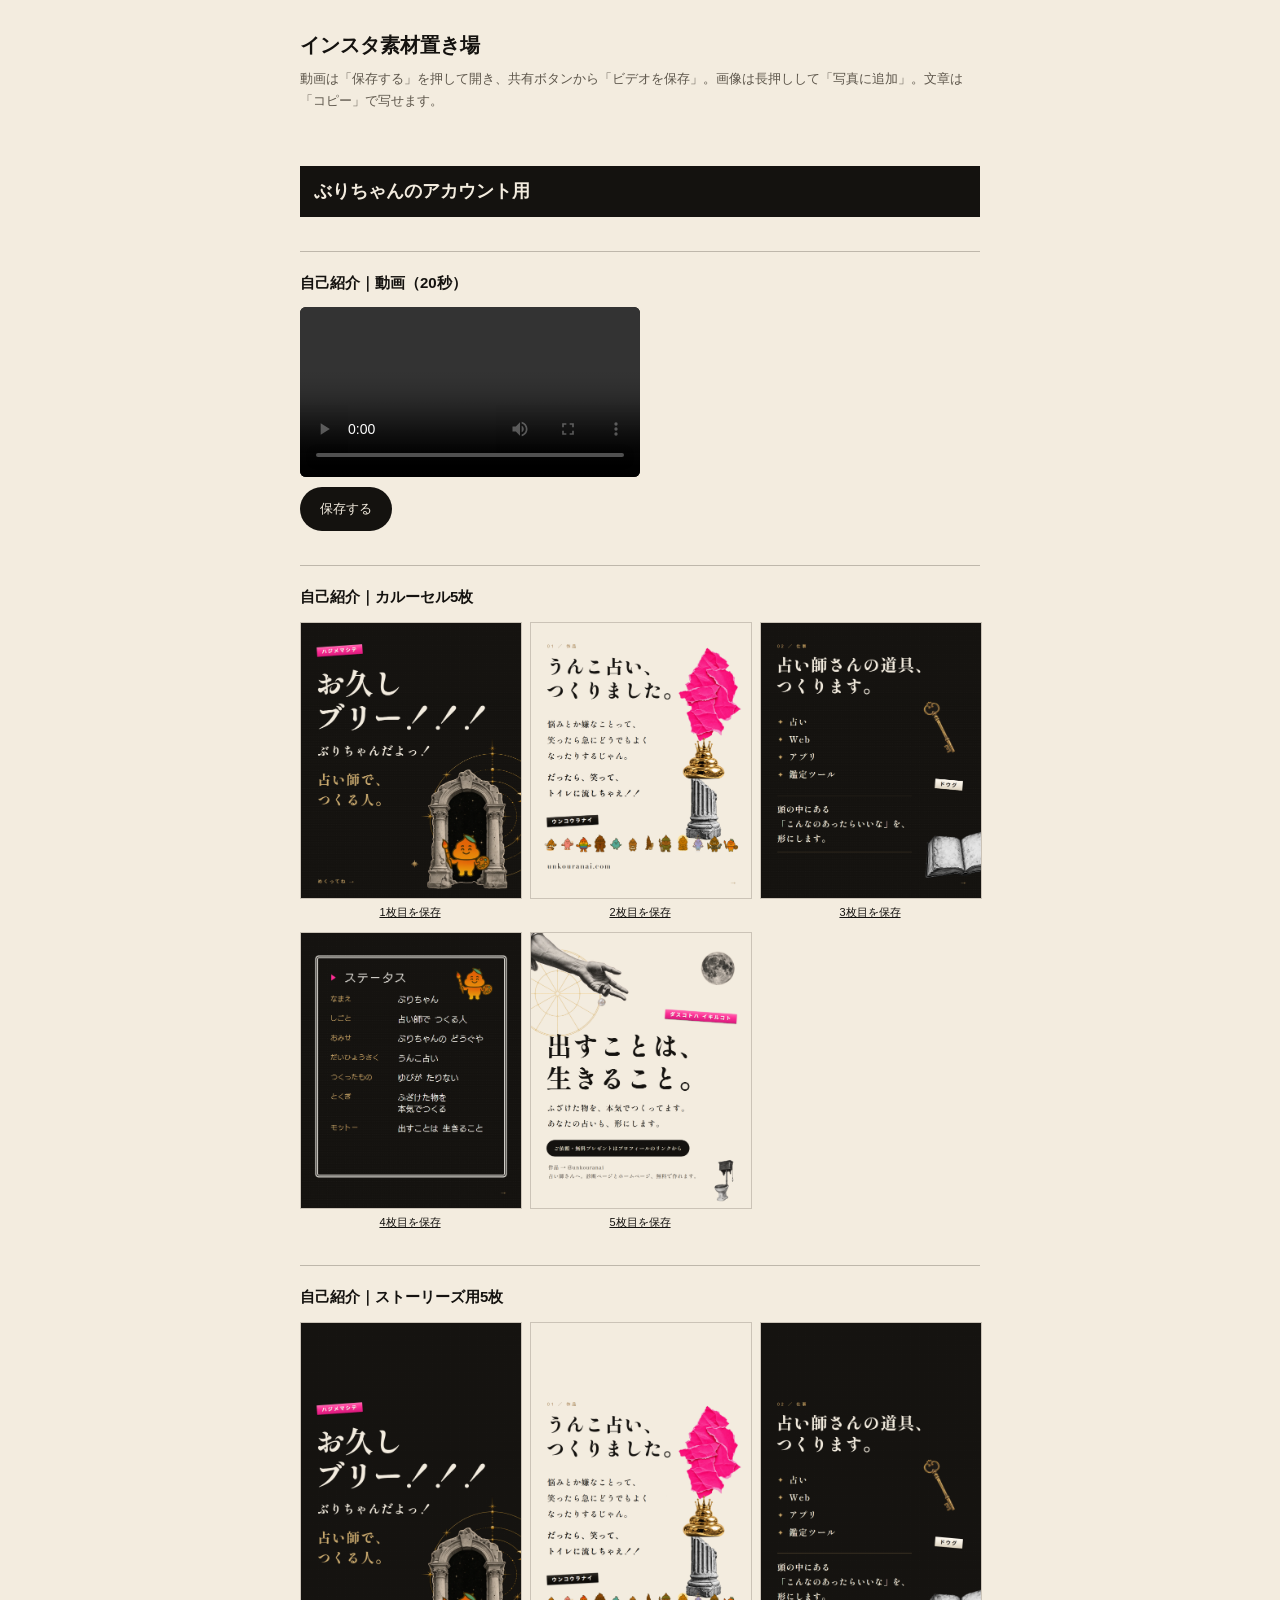
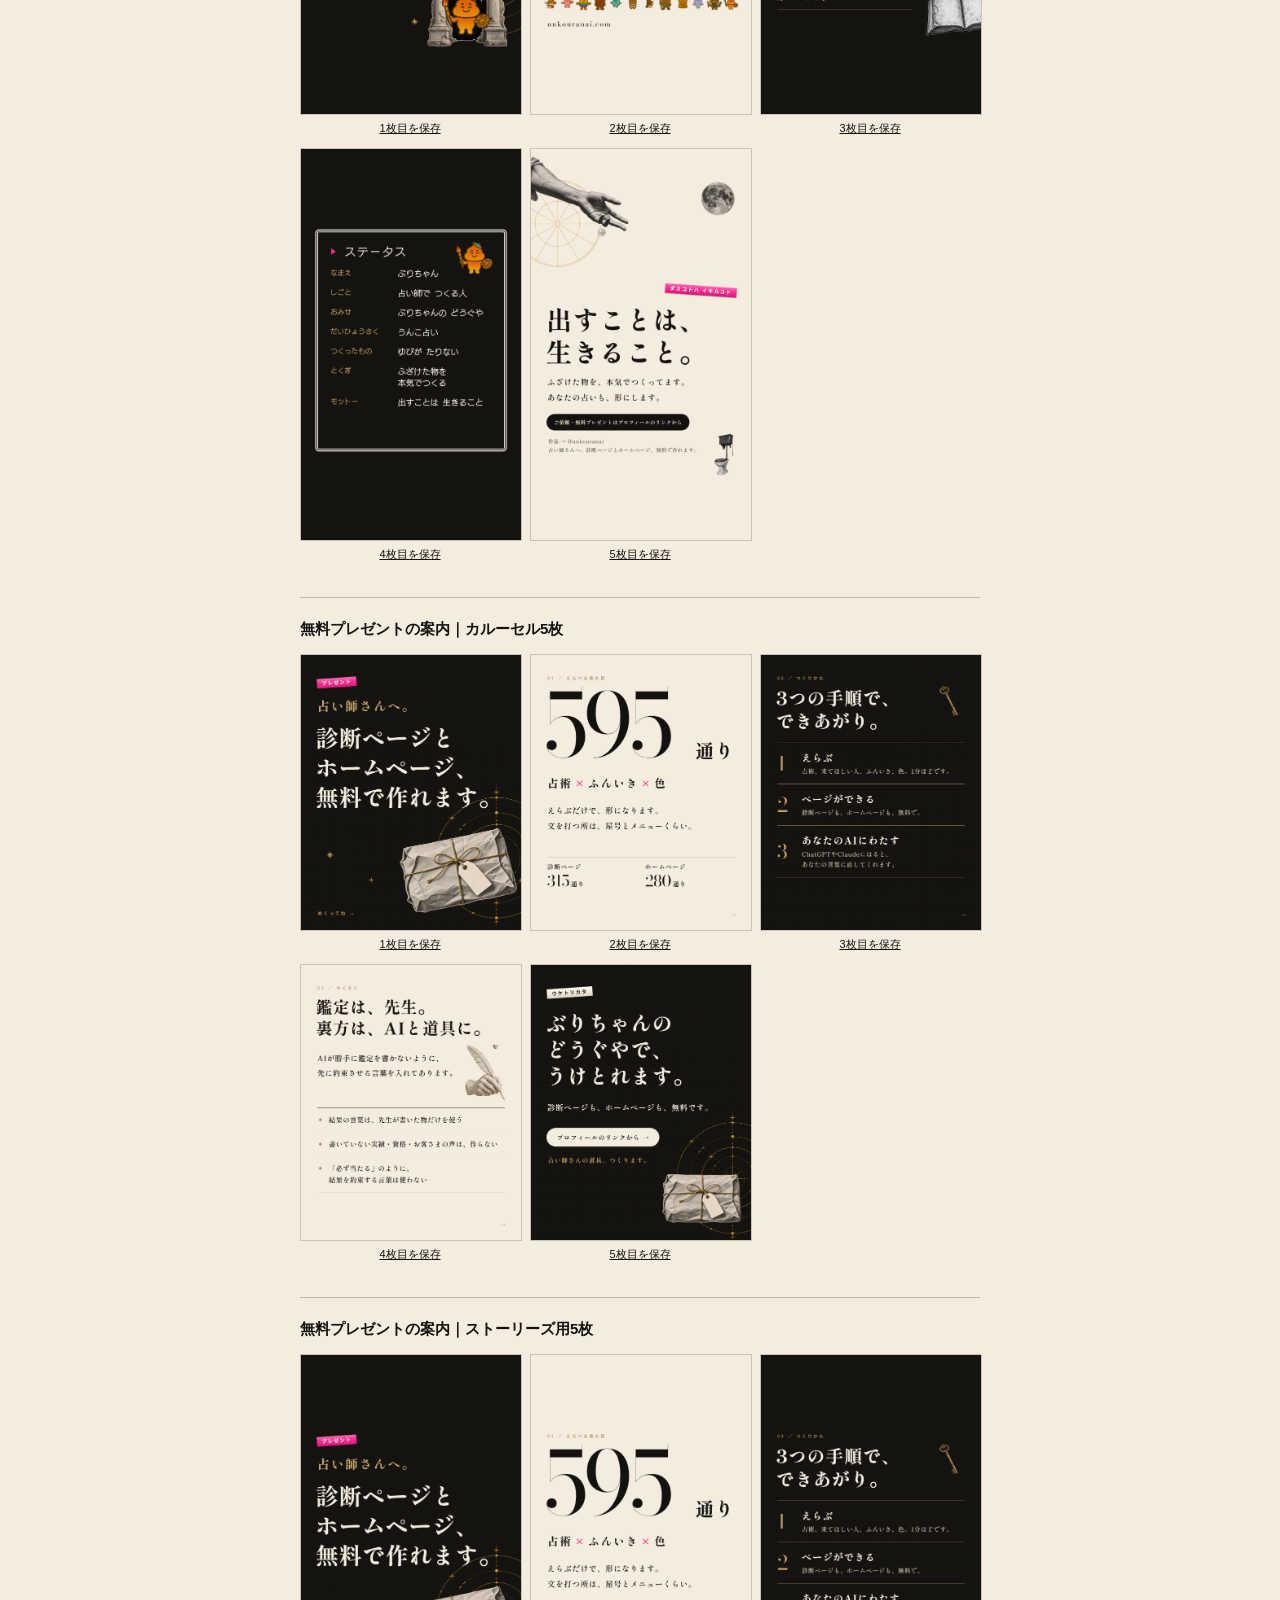
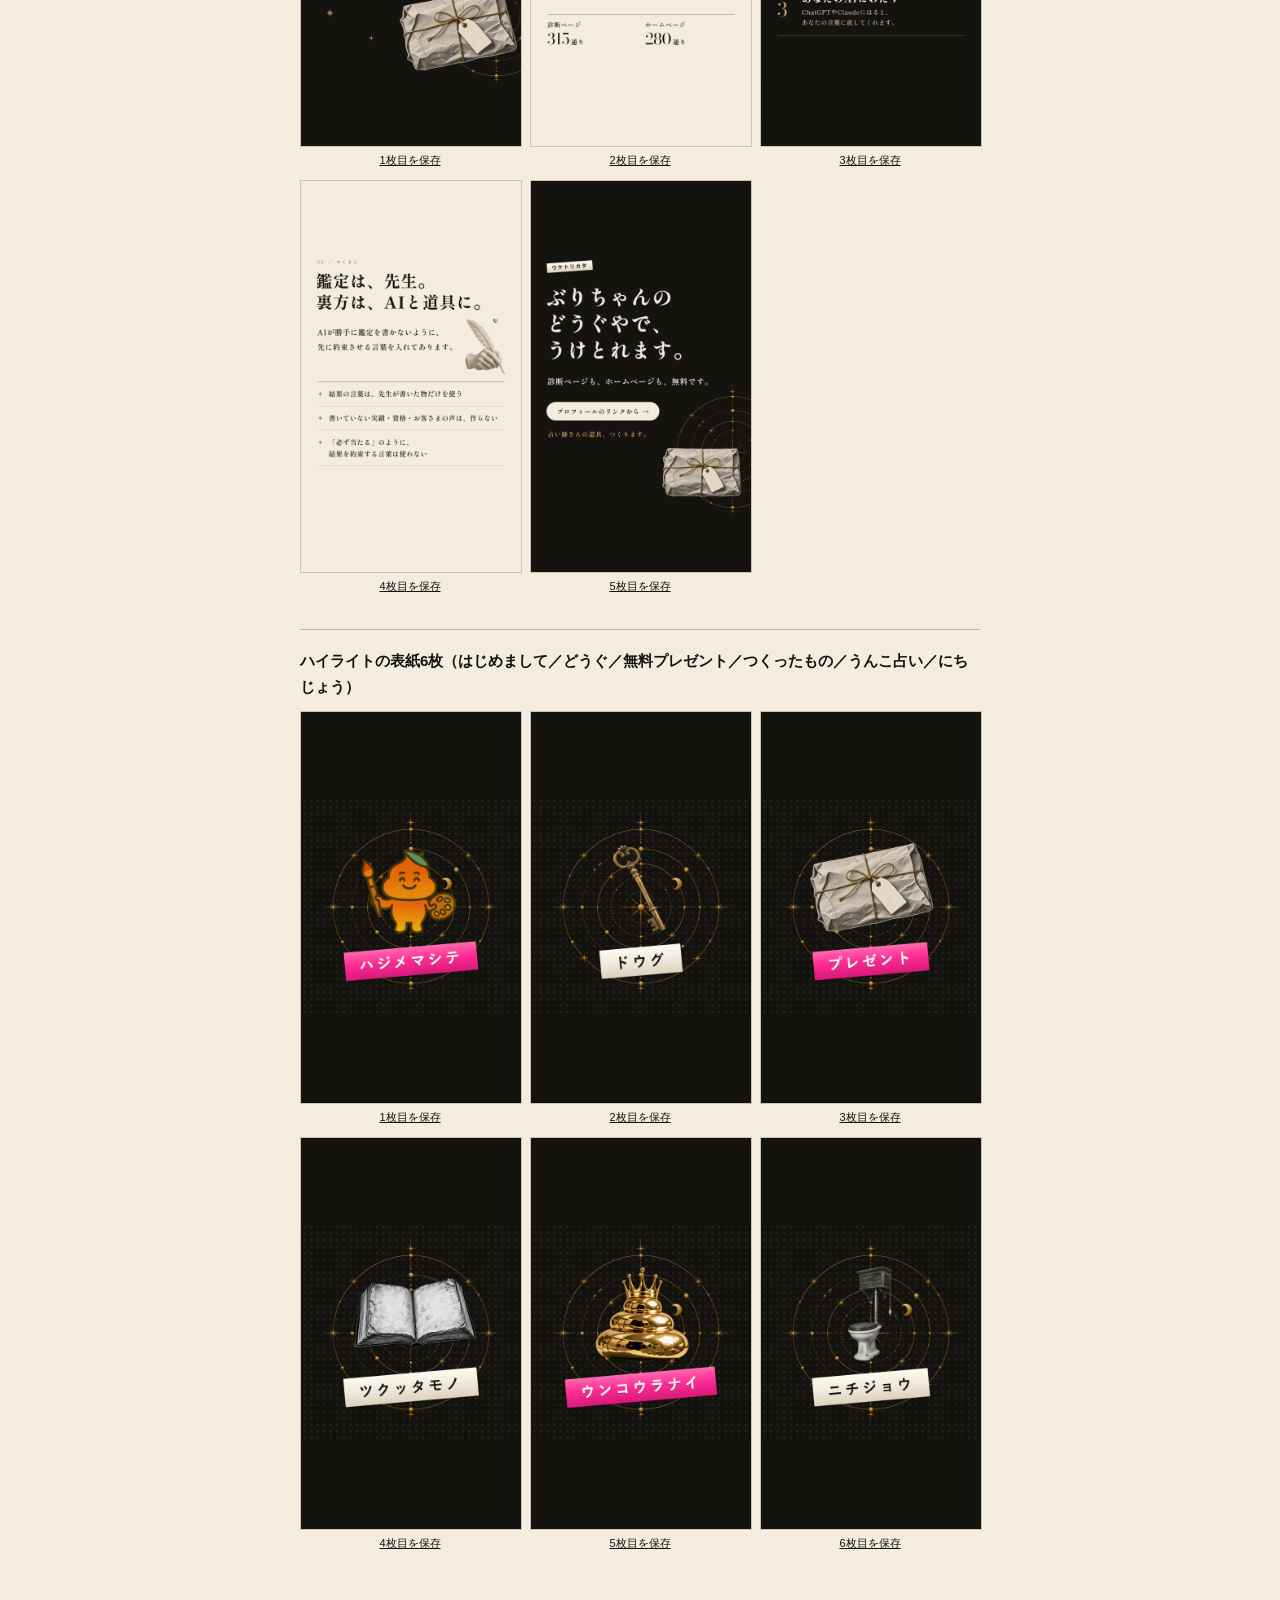
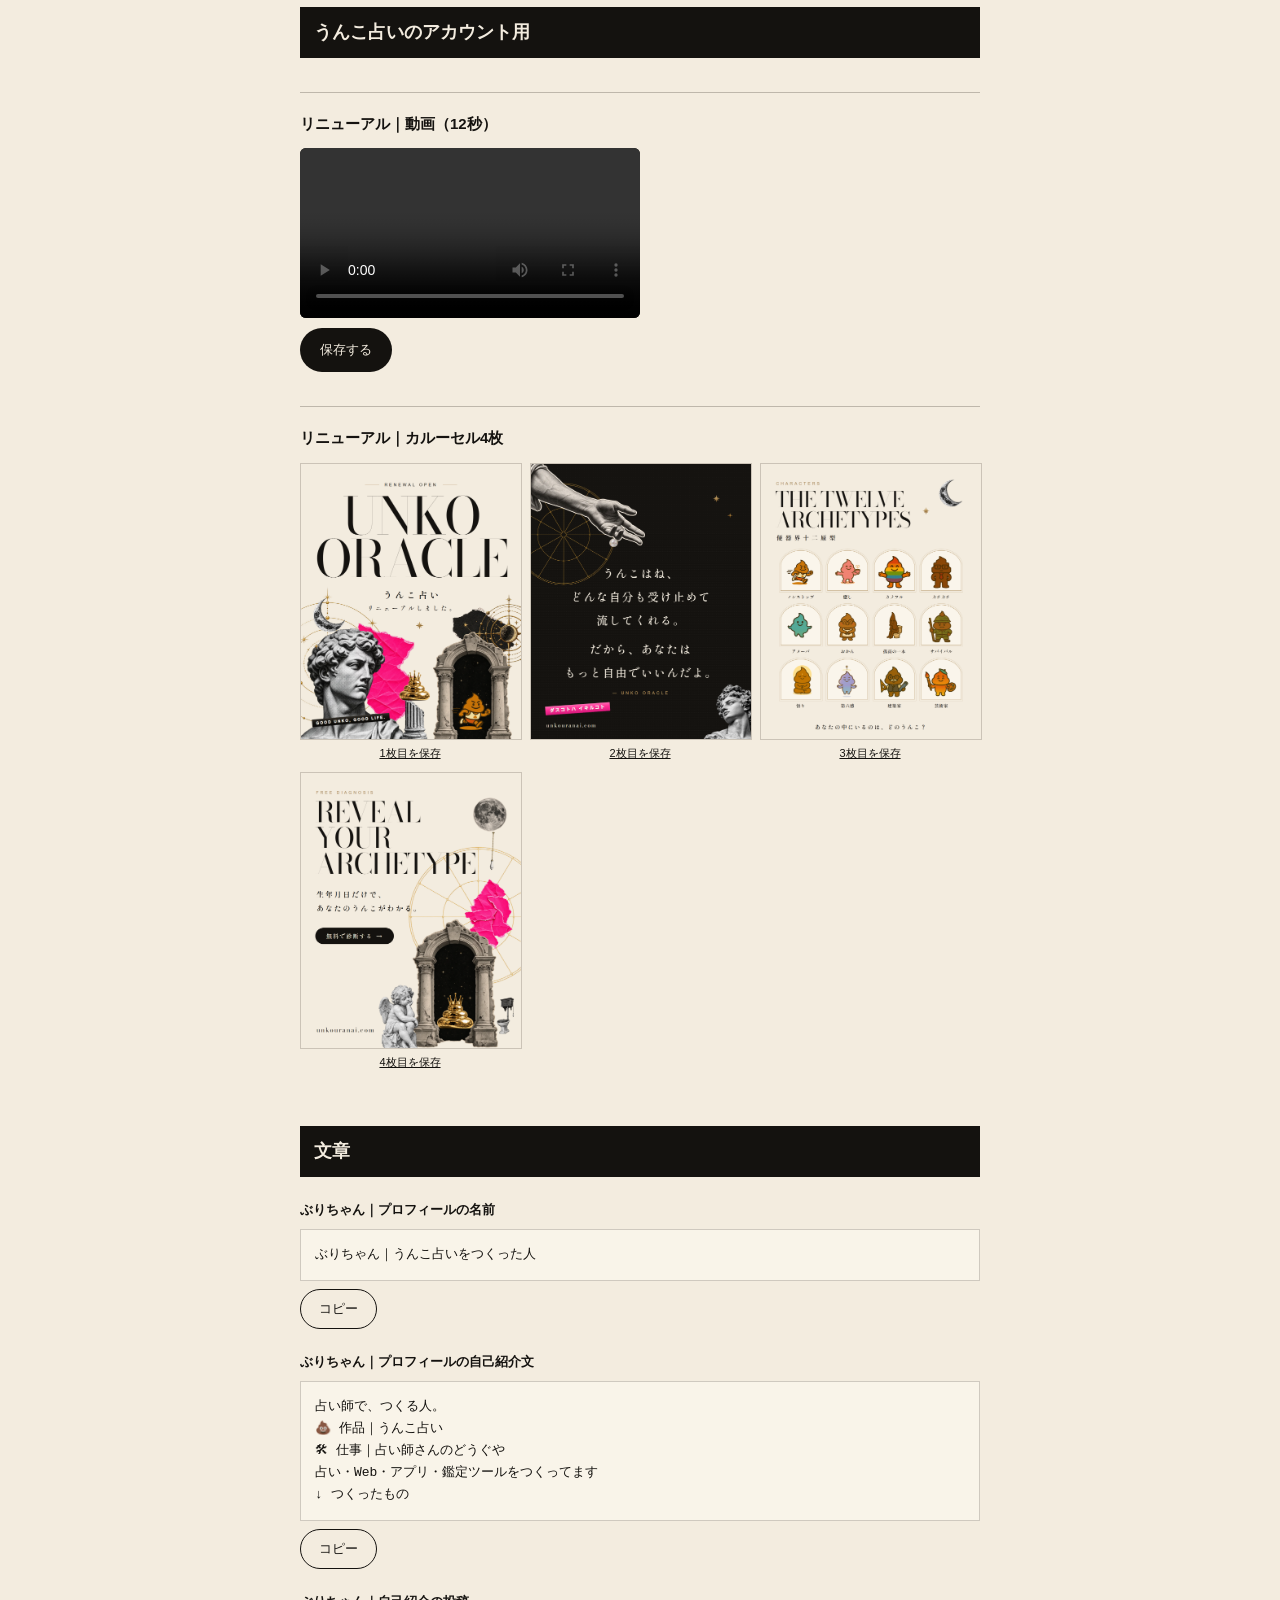
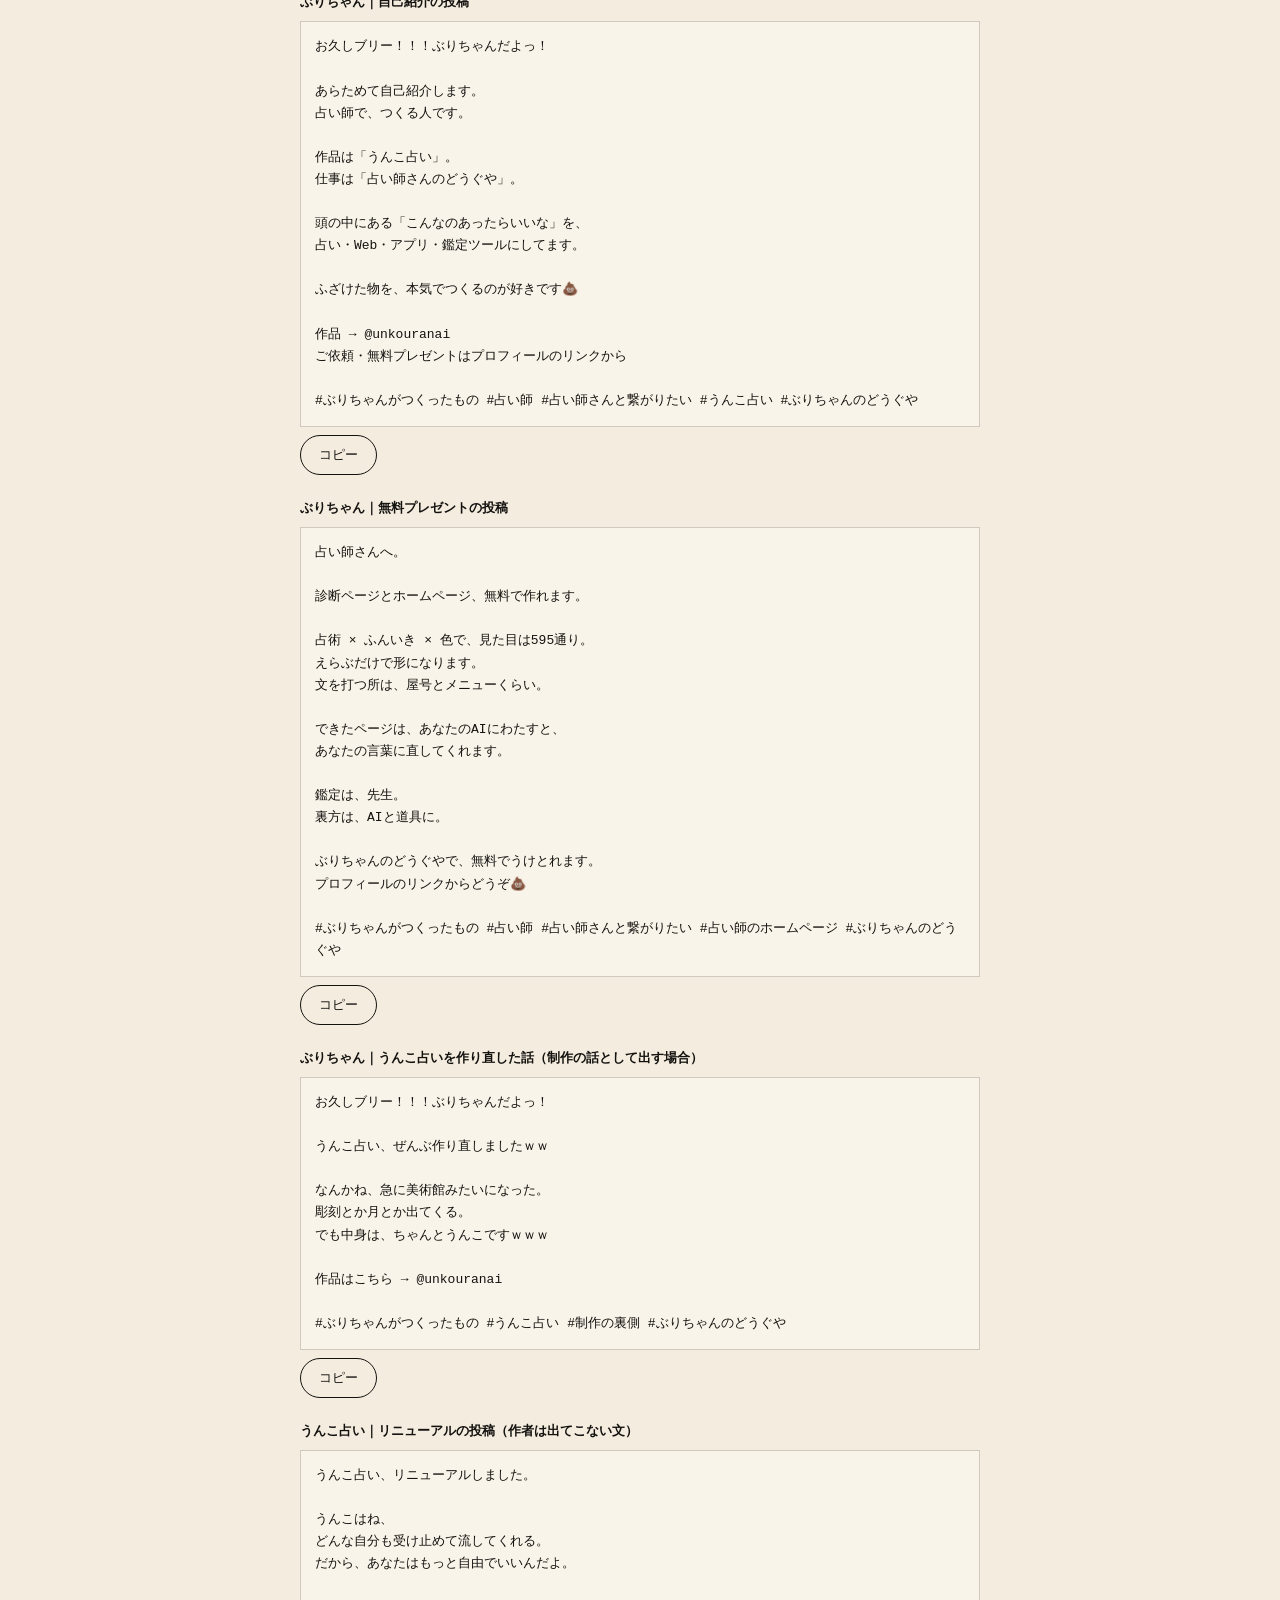
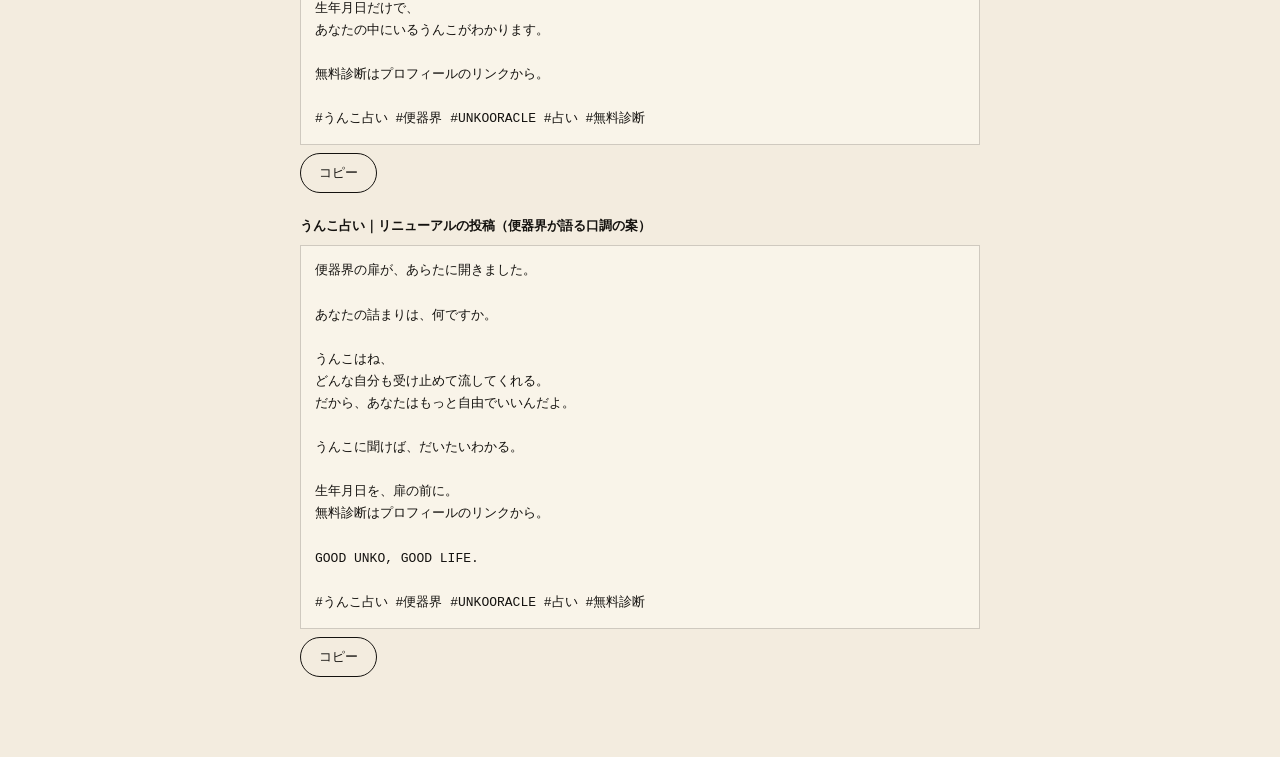
==== commit dfc00b88: "無料プレゼントの案内から LINE の文言を外し、どうぐやへの案内にする Co-Authored-By: Claude Opus 5.5 <noreply@anthropic.com>" ====
--- a/ig-kit-6c0f8b552a/index.html
+++ b/ig-kit-6c0f8b552a/index.html
@@ -21,22 +21,22 @@
 
 <h2 class="part">ぶりちゃんのアカウント用</h2>
 <h2>自己紹介｜動画（20秒）</h2>
-<video src="intro-reel.mp4?v=4" controls playsinline preload="metadata"></video><a class="btn" href="intro-reel.mp4?v=4" download>保存する</a>
+<video src="intro-reel.mp4?v=5" controls playsinline preload="metadata"></video><a class="btn" href="intro-reel.mp4?v=5" download>保存する</a>
 <h2>自己紹介｜カルーセル5枚</h2>
-<div class="grid"><div><img src="intro-01.png?v=4" alt="" loading="lazy"><a href="intro-01.png?v=4" download>1枚目を保存</a></div><div><img src="intro-02.png?v=4" alt="" loading="lazy"><a href="intro-02.png?v=4" download>2枚目を保存</a></div><div><img src="intro-03.png?v=4" alt="" loading="lazy"><a href="intro-03.png?v=4" download>3枚目を保存</a></div><div><img src="intro-04.png?v=4" alt="" loading="lazy"><a href="intro-04.png?v=4" download>4枚目を保存</a></div><div><img src="intro-05.png?v=4" alt="" loading="lazy"><a href="intro-05.png?v=4" download>5枚目を保存</a></div></div>
+<div class="grid"><div><img src="intro-01.png?v=5" alt="" loading="lazy"><a href="intro-01.png?v=5" download>1枚目を保存</a></div><div><img src="intro-02.png?v=5" alt="" loading="lazy"><a href="intro-02.png?v=5" download>2枚目を保存</a></div><div><img src="intro-03.png?v=5" alt="" loading="lazy"><a href="intro-03.png?v=5" download>3枚目を保存</a></div><div><img src="intro-04.png?v=5" alt="" loading="lazy"><a href="intro-04.png?v=5" download>4枚目を保存</a></div><div><img src="intro-05.png?v=5" alt="" loading="lazy"><a href="intro-05.png?v=5" download>5枚目を保存</a></div></div>
 <h2>自己紹介｜ストーリーズ用5枚</h2>
-<div class="grid"><div><img src="intro-story-01.png?v=4" alt="" loading="lazy"><a href="intro-story-01.png?v=4" download>1枚目を保存</a></div><div><img src="intro-story-02.png?v=4" alt="" loading="lazy"><a href="intro-story-02.png?v=4" download>2枚目を保存</a></div><div><img src="intro-story-03.png?v=4" alt="" loading="lazy"><a href="intro-story-03.png?v=4" download>3枚目を保存</a></div><div><img src="intro-story-04.png?v=4" alt="" loading="lazy"><a href="intro-story-04.png?v=4" download>4枚目を保存</a></div><div><img src="intro-story-05.png?v=4" alt="" loading="lazy"><a href="intro-story-05.png?v=4" download>5枚目を保存</a></div></div>
+<div class="grid"><div><img src="intro-story-01.png?v=5" alt="" loading="lazy"><a href="intro-story-01.png?v=5" download>1枚目を保存</a></div><div><img src="intro-story-02.png?v=5" alt="" loading="lazy"><a href="intro-story-02.png?v=5" download>2枚目を保存</a></div><div><img src="intro-story-03.png?v=5" alt="" loading="lazy"><a href="intro-story-03.png?v=5" download>3枚目を保存</a></div><div><img src="intro-story-04.png?v=5" alt="" loading="lazy"><a href="intro-story-04.png?v=5" download>4枚目を保存</a></div><div><img src="intro-story-05.png?v=5" alt="" loading="lazy"><a href="intro-story-05.png?v=5" download>5枚目を保存</a></div></div>
 <h2>無料プレゼントの案内｜カルーセル5枚</h2>
-<div class="grid"><div><img src="present-01.png?v=4" alt="" loading="lazy"><a href="present-01.png?v=4" download>1枚目を保存</a></div><div><img src="present-02.png?v=4" alt="" loading="lazy"><a href="present-02.png?v=4" download>2枚目を保存</a></div><div><img src="present-03.png?v=4" alt="" loading="lazy"><a href="present-03.png?v=4" download>3枚目を保存</a></div><div><img src="present-04.png?v=4" alt="" loading="lazy"><a href="present-04.png?v=4" download>4枚目を保存</a></div><div><img src="present-05.png?v=4" alt="" loading="lazy"><a href="present-05.png?v=4" download>5枚目を保存</a></div></div>
+<div class="grid"><div><img src="present-01.png?v=5" alt="" loading="lazy"><a href="present-01.png?v=5" download>1枚目を保存</a></div><div><img src="present-02.png?v=5" alt="" loading="lazy"><a href="present-02.png?v=5" download>2枚目を保存</a></div><div><img src="present-03.png?v=5" alt="" loading="lazy"><a href="present-03.png?v=5" download>3枚目を保存</a></div><div><img src="present-04.png?v=5" alt="" loading="lazy"><a href="present-04.png?v=5" download>4枚目を保存</a></div><div><img src="present-05.png?v=5" alt="" loading="lazy"><a href="present-05.png?v=5" download>5枚目を保存</a></div></div>
 <h2>無料プレゼントの案内｜ストーリーズ用5枚</h2>
-<div class="grid"><div><img src="present-story-01.png?v=4" alt="" loading="lazy"><a href="present-story-01.png?v=4" download>1枚目を保存</a></div><div><img src="present-story-02.png?v=4" alt="" loading="lazy"><a href="present-story-02.png?v=4" download>2枚目を保存</a></div><div><img src="present-story-03.png?v=4" alt="" loading="lazy"><a href="present-story-03.png?v=4" download>3枚目を保存</a></div><div><img src="present-story-04.png?v=4" alt="" loading="lazy"><a href="present-story-04.png?v=4" download>4枚目を保存</a></div><div><img src="present-story-05.png?v=4" alt="" loading="lazy"><a href="present-story-05.png?v=4" download>5枚目を保存</a></div></div>
+<div class="grid"><div><img src="present-story-01.png?v=5" alt="" loading="lazy"><a href="present-story-01.png?v=5" download>1枚目を保存</a></div><div><img src="present-story-02.png?v=5" alt="" loading="lazy"><a href="present-story-02.png?v=5" download>2枚目を保存</a></div><div><img src="present-story-03.png?v=5" alt="" loading="lazy"><a href="present-story-03.png?v=5" download>3枚目を保存</a></div><div><img src="present-story-04.png?v=5" alt="" loading="lazy"><a href="present-story-04.png?v=5" download>4枚目を保存</a></div><div><img src="present-story-05.png?v=5" alt="" loading="lazy"><a href="present-story-05.png?v=5" download>5枚目を保存</a></div></div>
 <h2>ハイライトの表紙6枚（はじめまして／どうぐ／無料プレゼント／つくったもの／うんこ占い／にちじょう）</h2>
-<div class="grid"><div><img src="highlight-1.png?v=4" alt="" loading="lazy"><a href="highlight-1.png?v=4" download>1枚目を保存</a></div><div><img src="highlight-2.png?v=4" alt="" loading="lazy"><a href="highlight-2.png?v=4" download>2枚目を保存</a></div><div><img src="highlight-3.png?v=4" alt="" loading="lazy"><a href="highlight-3.png?v=4" download>3枚目を保存</a></div><div><img src="highlight-4.png?v=4" alt="" loading="lazy"><a href="highlight-4.png?v=4" download>4枚目を保存</a></div><div><img src="highlight-5.png?v=4" alt="" loading="lazy"><a href="highlight-5.png?v=4" download>5枚目を保存</a></div><div><img src="highlight-6.png?v=4" alt="" loading="lazy"><a href="highlight-6.png?v=4" download>6枚目を保存</a></div></div>
+<div class="grid"><div><img src="highlight-1.png?v=5" alt="" loading="lazy"><a href="highlight-1.png?v=5" download>1枚目を保存</a></div><div><img src="highlight-2.png?v=5" alt="" loading="lazy"><a href="highlight-2.png?v=5" download>2枚目を保存</a></div><div><img src="highlight-3.png?v=5" alt="" loading="lazy"><a href="highlight-3.png?v=5" download>3枚目を保存</a></div><div><img src="highlight-4.png?v=5" alt="" loading="lazy"><a href="highlight-4.png?v=5" download>4枚目を保存</a></div><div><img src="highlight-5.png?v=5" alt="" loading="lazy"><a href="highlight-5.png?v=5" download>5枚目を保存</a></div><div><img src="highlight-6.png?v=5" alt="" loading="lazy"><a href="highlight-6.png?v=5" download>6枚目を保存</a></div></div>
 <h2 class="part">うんこ占いのアカウント用</h2>
 <h2>リニューアル｜動画（12秒）</h2>
-<video src="renewal-reel.mp4?v=4" controls playsinline preload="metadata"></video><a class="btn" href="renewal-reel.mp4?v=4" download>保存する</a>
+<video src="renewal-reel.mp4?v=5" controls playsinline preload="metadata"></video><a class="btn" href="renewal-reel.mp4?v=5" download>保存する</a>
 <h2>リニューアル｜カルーセル4枚</h2>
-<div class="grid"><div><img src="renewal-01.png?v=4" alt="" loading="lazy"><a href="renewal-01.png?v=4" download>1枚目を保存</a></div><div><img src="renewal-02.png?v=4" alt="" loading="lazy"><a href="renewal-02.png?v=4" download>2枚目を保存</a></div><div><img src="renewal-03.png?v=4" alt="" loading="lazy"><a href="renewal-03.png?v=4" download>3枚目を保存</a></div><div><img src="renewal-04.png?v=4" alt="" loading="lazy"><a href="renewal-04.png?v=4" download>4枚目を保存</a></div></div>
+<div class="grid"><div><img src="renewal-01.png?v=5" alt="" loading="lazy"><a href="renewal-01.png?v=5" download>1枚目を保存</a></div><div><img src="renewal-02.png?v=5" alt="" loading="lazy"><a href="renewal-02.png?v=5" download>2枚目を保存</a></div><div><img src="renewal-03.png?v=5" alt="" loading="lazy"><a href="renewal-03.png?v=5" download>3枚目を保存</a></div><div><img src="renewal-04.png?v=5" alt="" loading="lazy"><a href="renewal-04.png?v=5" download>4枚目を保存</a></div></div>
 <h2 class="part">文章</h2>
 <h3>ぶりちゃん｜プロフィールの名前</h3><pre id="c0">ぶりちゃん｜うんこ占いをつくった人</pre><button type="button" onclick="navigator.clipboard.writeText(document.getElementById('c0').textContent).then(()=>{this.textContent='コピーしました'})">コピー</button>
 <h3>ぶりちゃん｜プロフィールの自己紹介文</h3><pre id="c1">占い師で、つくる人。
@@ -75,7 +75,7 @@
 鑑定は、先生。
 裏方は、AIと道具に。
 
-LINEで無料でうけとれます。
+ぶりちゃんのどうぐやで、無料でうけとれます。
 プロフィールのリンクからどうぞ💩
 
 #ぶりちゃんがつくったもの #占い師 #占い師さんと繋がりたい #占い師のホームページ #ぶりちゃんのどうぐや</pre><button type="button" onclick="navigator.clipboard.writeText(document.getElementById('c3').textContent).then(()=>{this.textContent='コピーしました'})">コピー</button>
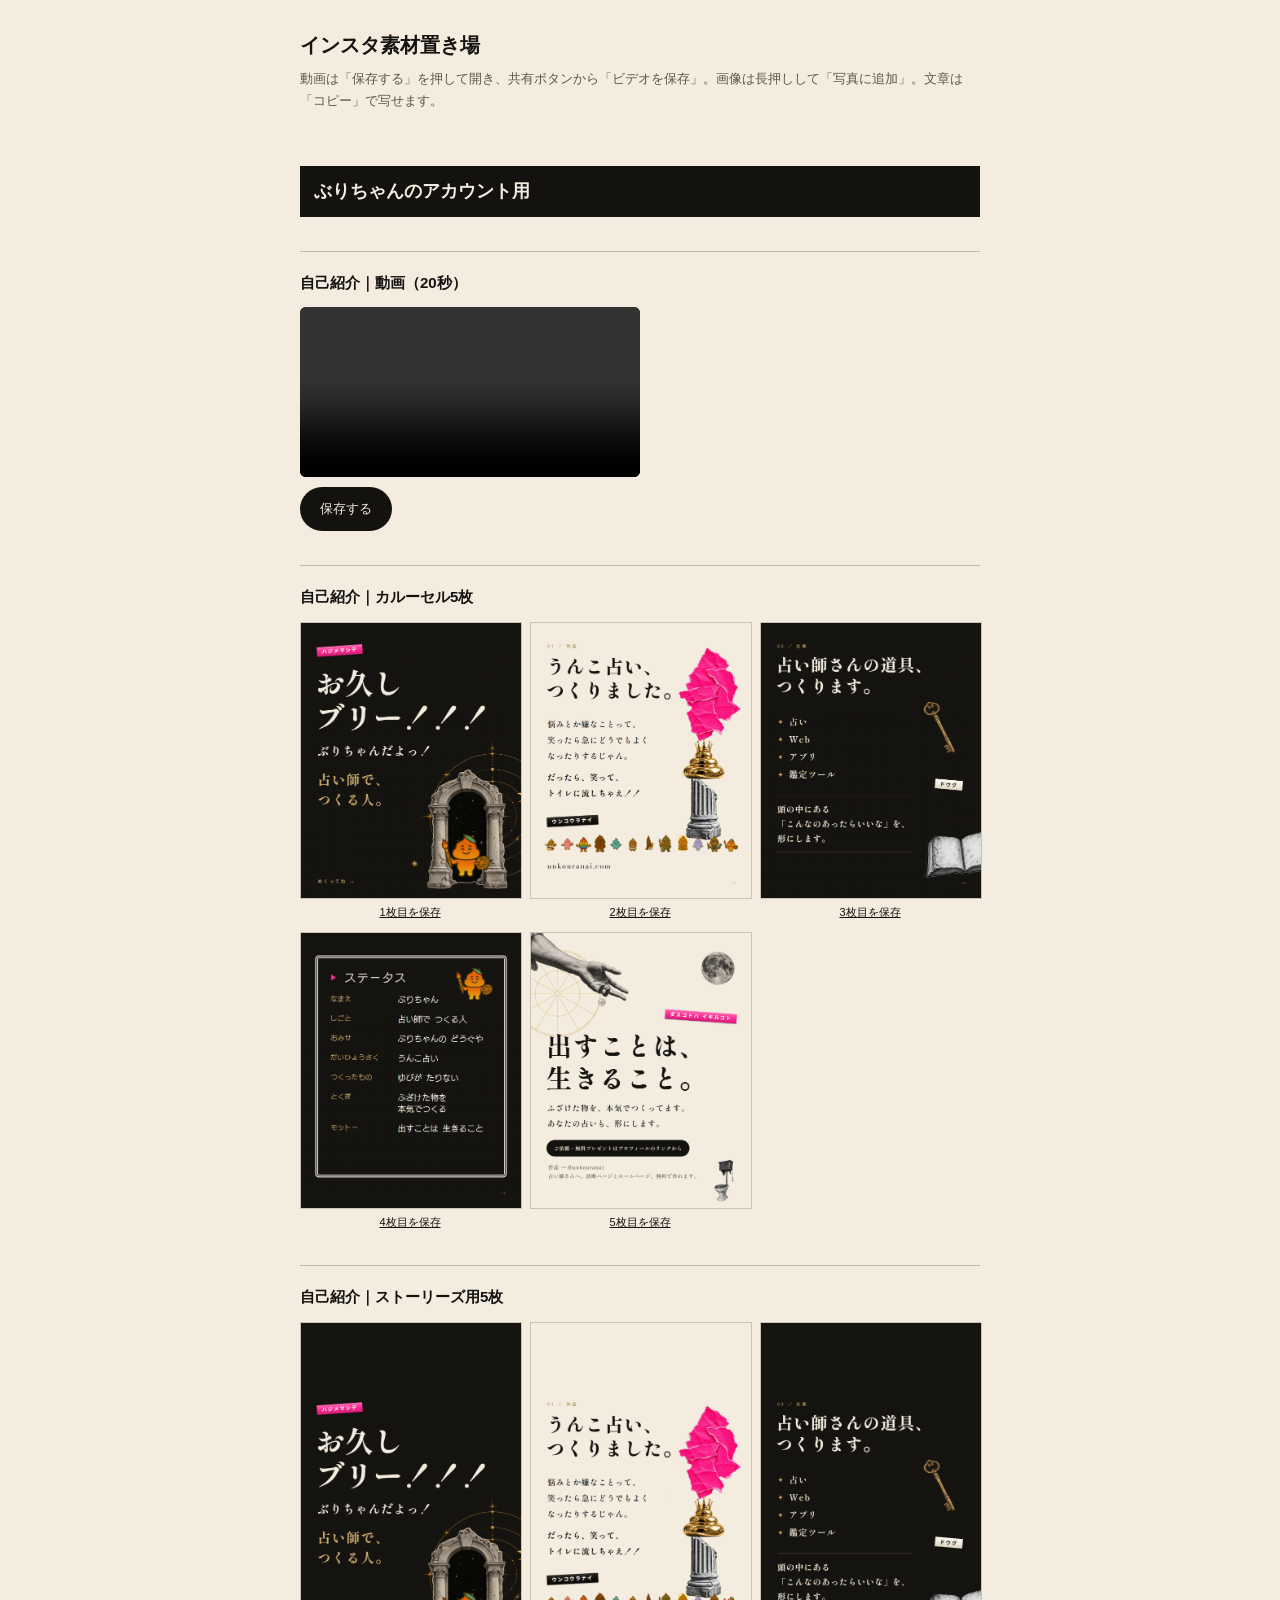
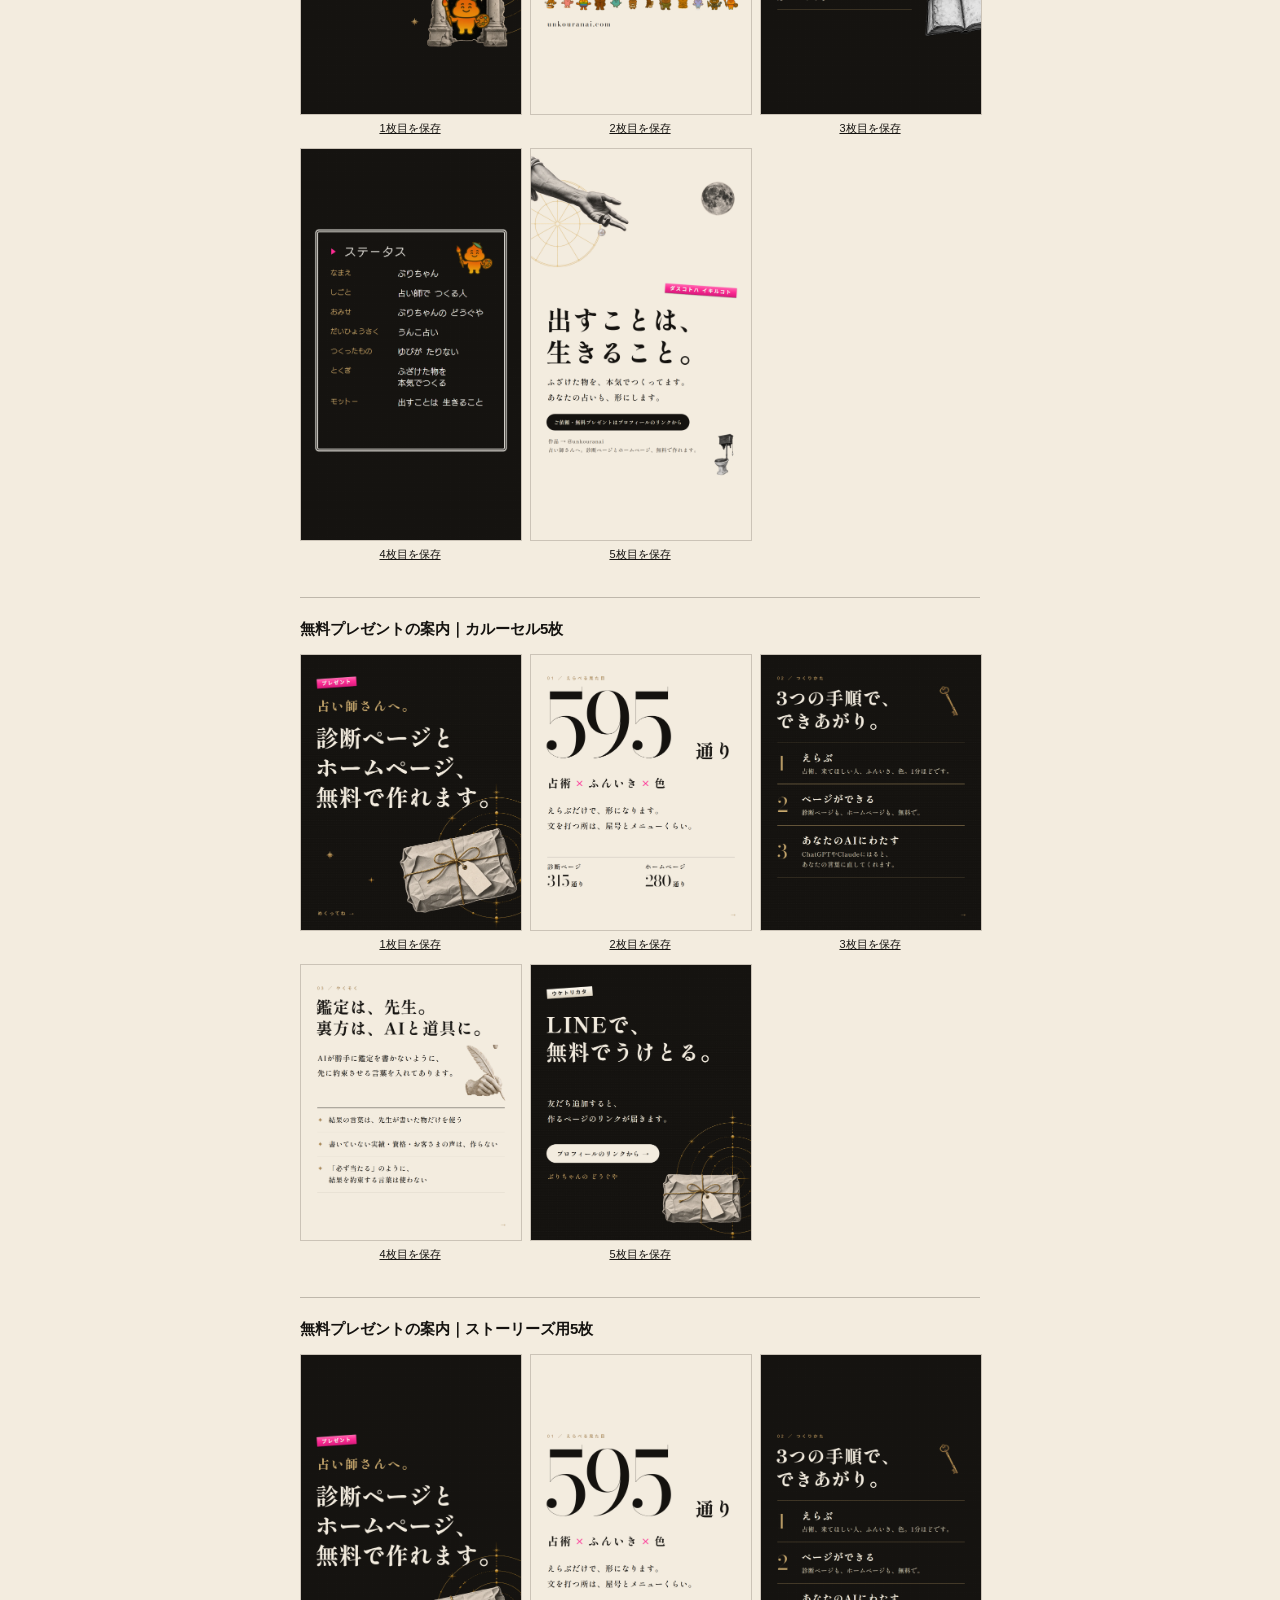
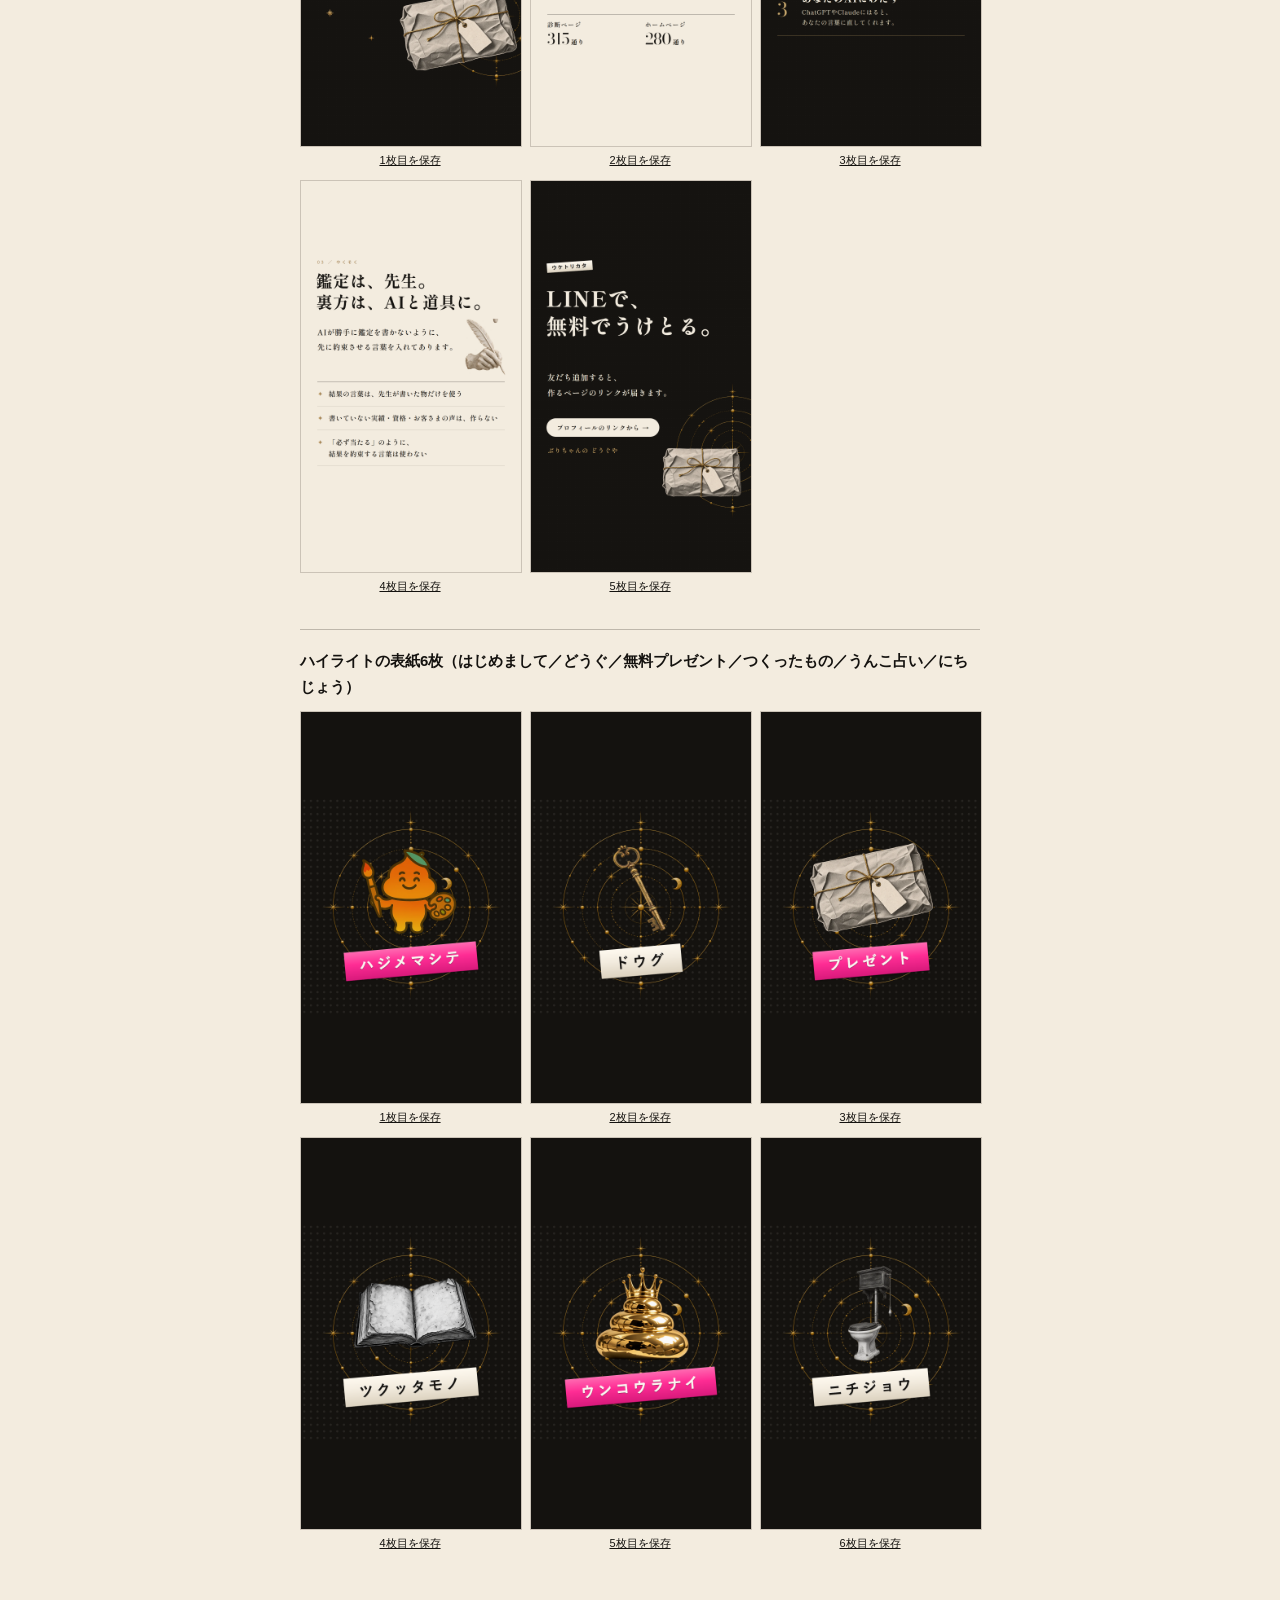
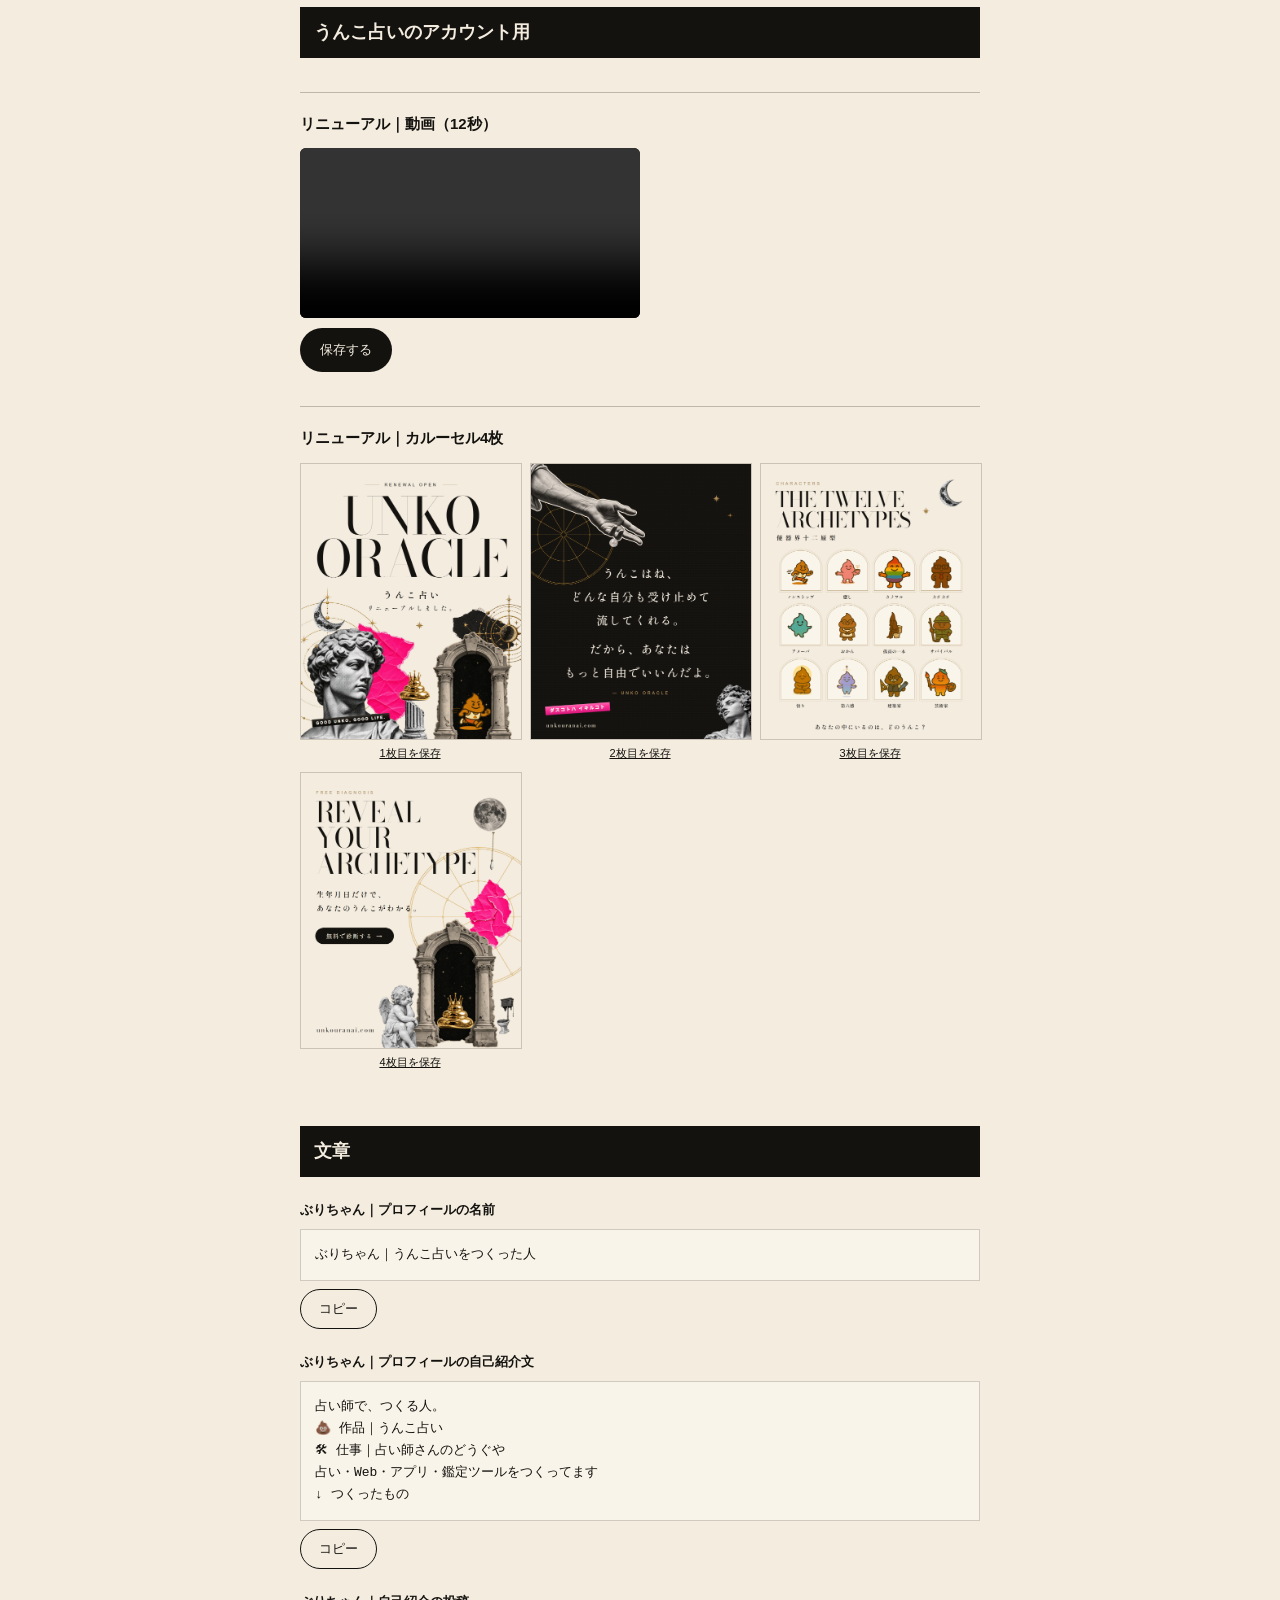
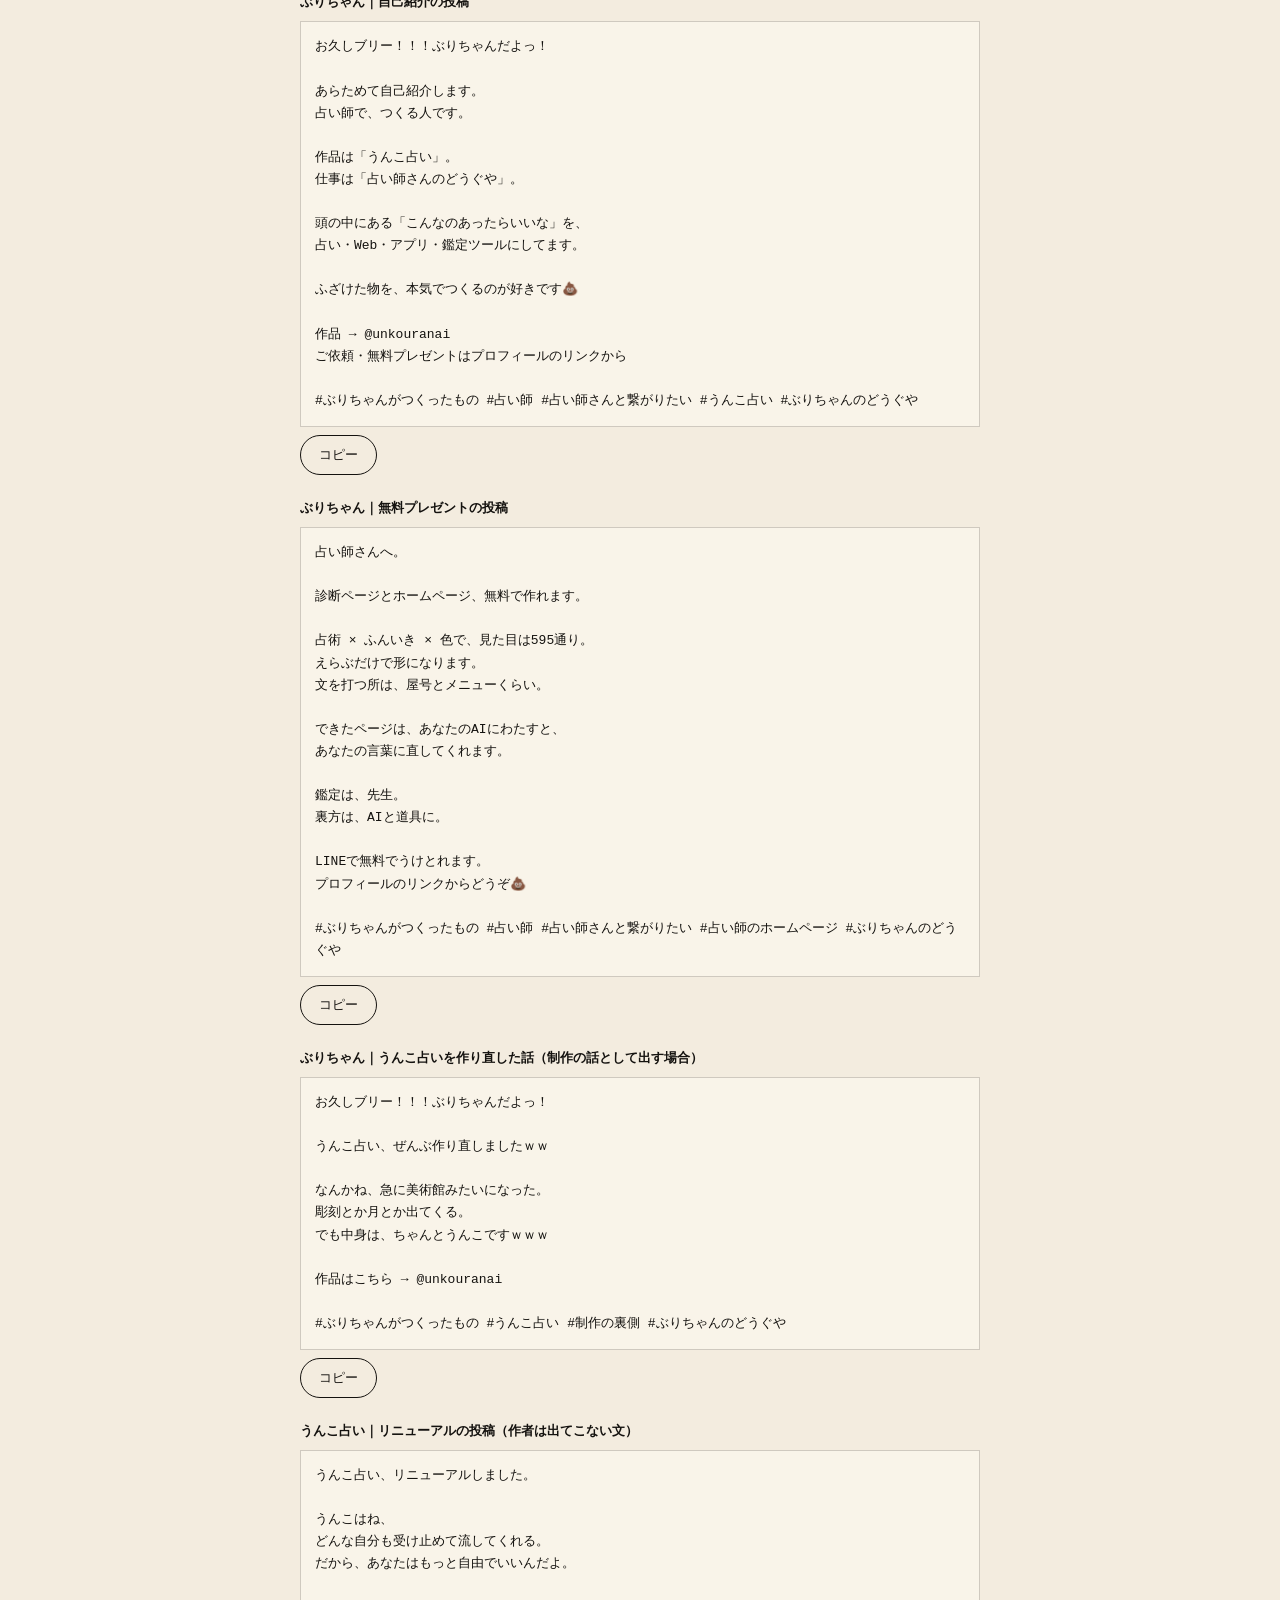
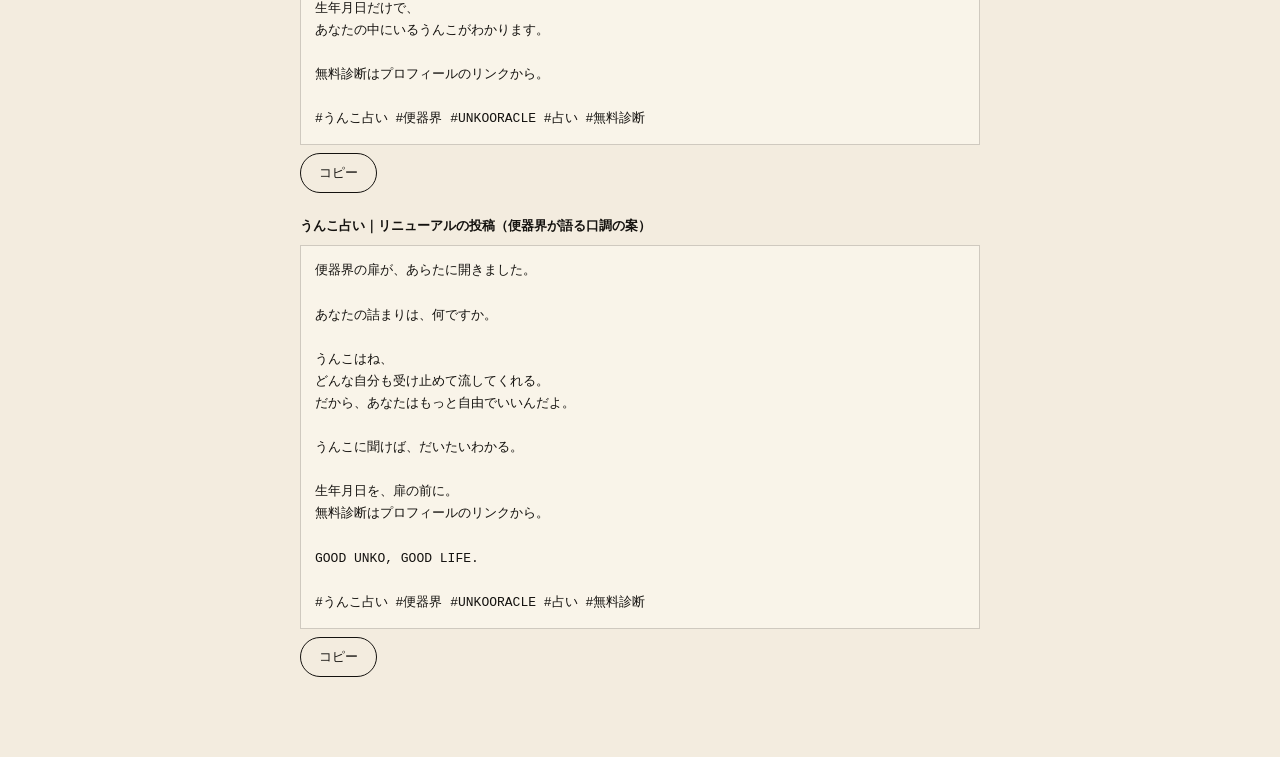
==== commit 05a090c4: "無料プレゼントの案内を、LINEで受け取る文言に戻す Co-Authored-By: Claude Opus 5.5 <noreply@anthropic.com>" ====
--- a/ig-kit-6c0f8b552a/index.html
+++ b/ig-kit-6c0f8b552a/index.html
@@ -21,22 +21,22 @@
 
 <h2 class="part">ぶりちゃんのアカウント用</h2>
 <h2>自己紹介｜動画（20秒）</h2>
-<video src="intro-reel.mp4?v=5" controls playsinline preload="metadata"></video><a class="btn" href="intro-reel.mp4?v=5" download>保存する</a>
+<video src="intro-reel.mp4?v=6" controls playsinline preload="metadata"></video><a class="btn" href="intro-reel.mp4?v=6" download>保存する</a>
 <h2>自己紹介｜カルーセル5枚</h2>
-<div class="grid"><div><img src="intro-01.png?v=5" alt="" loading="lazy"><a href="intro-01.png?v=5" download>1枚目を保存</a></div><div><img src="intro-02.png?v=5" alt="" loading="lazy"><a href="intro-02.png?v=5" download>2枚目を保存</a></div><div><img src="intro-03.png?v=5" alt="" loading="lazy"><a href="intro-03.png?v=5" download>3枚目を保存</a></div><div><img src="intro-04.png?v=5" alt="" loading="lazy"><a href="intro-04.png?v=5" download>4枚目を保存</a></div><div><img src="intro-05.png?v=5" alt="" loading="lazy"><a href="intro-05.png?v=5" download>5枚目を保存</a></div></div>
+<div class="grid"><div><img src="intro-01.png?v=6" alt="" loading="lazy"><a href="intro-01.png?v=6" download>1枚目を保存</a></div><div><img src="intro-02.png?v=6" alt="" loading="lazy"><a href="intro-02.png?v=6" download>2枚目を保存</a></div><div><img src="intro-03.png?v=6" alt="" loading="lazy"><a href="intro-03.png?v=6" download>3枚目を保存</a></div><div><img src="intro-04.png?v=6" alt="" loading="lazy"><a href="intro-04.png?v=6" download>4枚目を保存</a></div><div><img src="intro-05.png?v=6" alt="" loading="lazy"><a href="intro-05.png?v=6" download>5枚目を保存</a></div></div>
 <h2>自己紹介｜ストーリーズ用5枚</h2>
-<div class="grid"><div><img src="intro-story-01.png?v=5" alt="" loading="lazy"><a href="intro-story-01.png?v=5" download>1枚目を保存</a></div><div><img src="intro-story-02.png?v=5" alt="" loading="lazy"><a href="intro-story-02.png?v=5" download>2枚目を保存</a></div><div><img src="intro-story-03.png?v=5" alt="" loading="lazy"><a href="intro-story-03.png?v=5" download>3枚目を保存</a></div><div><img src="intro-story-04.png?v=5" alt="" loading="lazy"><a href="intro-story-04.png?v=5" download>4枚目を保存</a></div><div><img src="intro-story-05.png?v=5" alt="" loading="lazy"><a href="intro-story-05.png?v=5" download>5枚目を保存</a></div></div>
+<div class="grid"><div><img src="intro-story-01.png?v=6" alt="" loading="lazy"><a href="intro-story-01.png?v=6" download>1枚目を保存</a></div><div><img src="intro-story-02.png?v=6" alt="" loading="lazy"><a href="intro-story-02.png?v=6" download>2枚目を保存</a></div><div><img src="intro-story-03.png?v=6" alt="" loading="lazy"><a href="intro-story-03.png?v=6" download>3枚目を保存</a></div><div><img src="intro-story-04.png?v=6" alt="" loading="lazy"><a href="intro-story-04.png?v=6" download>4枚目を保存</a></div><div><img src="intro-story-05.png?v=6" alt="" loading="lazy"><a href="intro-story-05.png?v=6" download>5枚目を保存</a></div></div>
 <h2>無料プレゼントの案内｜カルーセル5枚</h2>
-<div class="grid"><div><img src="present-01.png?v=5" alt="" loading="lazy"><a href="present-01.png?v=5" download>1枚目を保存</a></div><div><img src="present-02.png?v=5" alt="" loading="lazy"><a href="present-02.png?v=5" download>2枚目を保存</a></div><div><img src="present-03.png?v=5" alt="" loading="lazy"><a href="present-03.png?v=5" download>3枚目を保存</a></div><div><img src="present-04.png?v=5" alt="" loading="lazy"><a href="present-04.png?v=5" download>4枚目を保存</a></div><div><img src="present-05.png?v=5" alt="" loading="lazy"><a href="present-05.png?v=5" download>5枚目を保存</a></div></div>
+<div class="grid"><div><img src="present-01.png?v=6" alt="" loading="lazy"><a href="present-01.png?v=6" download>1枚目を保存</a></div><div><img src="present-02.png?v=6" alt="" loading="lazy"><a href="present-02.png?v=6" download>2枚目を保存</a></div><div><img src="present-03.png?v=6" alt="" loading="lazy"><a href="present-03.png?v=6" download>3枚目を保存</a></div><div><img src="present-04.png?v=6" alt="" loading="lazy"><a href="present-04.png?v=6" download>4枚目を保存</a></div><div><img src="present-05.png?v=6" alt="" loading="lazy"><a href="present-05.png?v=6" download>5枚目を保存</a></div></div>
 <h2>無料プレゼントの案内｜ストーリーズ用5枚</h2>
-<div class="grid"><div><img src="present-story-01.png?v=5" alt="" loading="lazy"><a href="present-story-01.png?v=5" download>1枚目を保存</a></div><div><img src="present-story-02.png?v=5" alt="" loading="lazy"><a href="present-story-02.png?v=5" download>2枚目を保存</a></div><div><img src="present-story-03.png?v=5" alt="" loading="lazy"><a href="present-story-03.png?v=5" download>3枚目を保存</a></div><div><img src="present-story-04.png?v=5" alt="" loading="lazy"><a href="present-story-04.png?v=5" download>4枚目を保存</a></div><div><img src="present-story-05.png?v=5" alt="" loading="lazy"><a href="present-story-05.png?v=5" download>5枚目を保存</a></div></div>
+<div class="grid"><div><img src="present-story-01.png?v=6" alt="" loading="lazy"><a href="present-story-01.png?v=6" download>1枚目を保存</a></div><div><img src="present-story-02.png?v=6" alt="" loading="lazy"><a href="present-story-02.png?v=6" download>2枚目を保存</a></div><div><img src="present-story-03.png?v=6" alt="" loading="lazy"><a href="present-story-03.png?v=6" download>3枚目を保存</a></div><div><img src="present-story-04.png?v=6" alt="" loading="lazy"><a href="present-story-04.png?v=6" download>4枚目を保存</a></div><div><img src="present-story-05.png?v=6" alt="" loading="lazy"><a href="present-story-05.png?v=6" download>5枚目を保存</a></div></div>
 <h2>ハイライトの表紙6枚（はじめまして／どうぐ／無料プレゼント／つくったもの／うんこ占い／にちじょう）</h2>
-<div class="grid"><div><img src="highlight-1.png?v=5" alt="" loading="lazy"><a href="highlight-1.png?v=5" download>1枚目を保存</a></div><div><img src="highlight-2.png?v=5" alt="" loading="lazy"><a href="highlight-2.png?v=5" download>2枚目を保存</a></div><div><img src="highlight-3.png?v=5" alt="" loading="lazy"><a href="highlight-3.png?v=5" download>3枚目を保存</a></div><div><img src="highlight-4.png?v=5" alt="" loading="lazy"><a href="highlight-4.png?v=5" download>4枚目を保存</a></div><div><img src="highlight-5.png?v=5" alt="" loading="lazy"><a href="highlight-5.png?v=5" download>5枚目を保存</a></div><div><img src="highlight-6.png?v=5" alt="" loading="lazy"><a href="highlight-6.png?v=5" download>6枚目を保存</a></div></div>
+<div class="grid"><div><img src="highlight-1.png?v=6" alt="" loading="lazy"><a href="highlight-1.png?v=6" download>1枚目を保存</a></div><div><img src="highlight-2.png?v=6" alt="" loading="lazy"><a href="highlight-2.png?v=6" download>2枚目を保存</a></div><div><img src="highlight-3.png?v=6" alt="" loading="lazy"><a href="highlight-3.png?v=6" download>3枚目を保存</a></div><div><img src="highlight-4.png?v=6" alt="" loading="lazy"><a href="highlight-4.png?v=6" download>4枚目を保存</a></div><div><img src="highlight-5.png?v=6" alt="" loading="lazy"><a href="highlight-5.png?v=6" download>5枚目を保存</a></div><div><img src="highlight-6.png?v=6" alt="" loading="lazy"><a href="highlight-6.png?v=6" download>6枚目を保存</a></div></div>
 <h2 class="part">うんこ占いのアカウント用</h2>
 <h2>リニューアル｜動画（12秒）</h2>
-<video src="renewal-reel.mp4?v=5" controls playsinline preload="metadata"></video><a class="btn" href="renewal-reel.mp4?v=5" download>保存する</a>
+<video src="renewal-reel.mp4?v=6" controls playsinline preload="metadata"></video><a class="btn" href="renewal-reel.mp4?v=6" download>保存する</a>
 <h2>リニューアル｜カルーセル4枚</h2>
-<div class="grid"><div><img src="renewal-01.png?v=5" alt="" loading="lazy"><a href="renewal-01.png?v=5" download>1枚目を保存</a></div><div><img src="renewal-02.png?v=5" alt="" loading="lazy"><a href="renewal-02.png?v=5" download>2枚目を保存</a></div><div><img src="renewal-03.png?v=5" alt="" loading="lazy"><a href="renewal-03.png?v=5" download>3枚目を保存</a></div><div><img src="renewal-04.png?v=5" alt="" loading="lazy"><a href="renewal-04.png?v=5" download>4枚目を保存</a></div></div>
+<div class="grid"><div><img src="renewal-01.png?v=6" alt="" loading="lazy"><a href="renewal-01.png?v=6" download>1枚目を保存</a></div><div><img src="renewal-02.png?v=6" alt="" loading="lazy"><a href="renewal-02.png?v=6" download>2枚目を保存</a></div><div><img src="renewal-03.png?v=6" alt="" loading="lazy"><a href="renewal-03.png?v=6" download>3枚目を保存</a></div><div><img src="renewal-04.png?v=6" alt="" loading="lazy"><a href="renewal-04.png?v=6" download>4枚目を保存</a></div></div>
 <h2 class="part">文章</h2>
 <h3>ぶりちゃん｜プロフィールの名前</h3><pre id="c0">ぶりちゃん｜うんこ占いをつくった人</pre><button type="button" onclick="navigator.clipboard.writeText(document.getElementById('c0').textContent).then(()=>{this.textContent='コピーしました'})">コピー</button>
 <h3>ぶりちゃん｜プロフィールの自己紹介文</h3><pre id="c1">占い師で、つくる人。
@@ -75,7 +75,7 @@
 鑑定は、先生。
 裏方は、AIと道具に。
 
-ぶりちゃんのどうぐやで、無料でうけとれます。
+LINEで無料でうけとれます。
 プロフィールのリンクからどうぞ💩
 
 #ぶりちゃんがつくったもの #占い師 #占い師さんと繋がりたい #占い師のホームページ #ぶりちゃんのどうぐや</pre><button type="button" onclick="navigator.clipboard.writeText(document.getElementById('c3').textContent).then(()=>{this.textContent='コピーしました'})">コピー</button>
